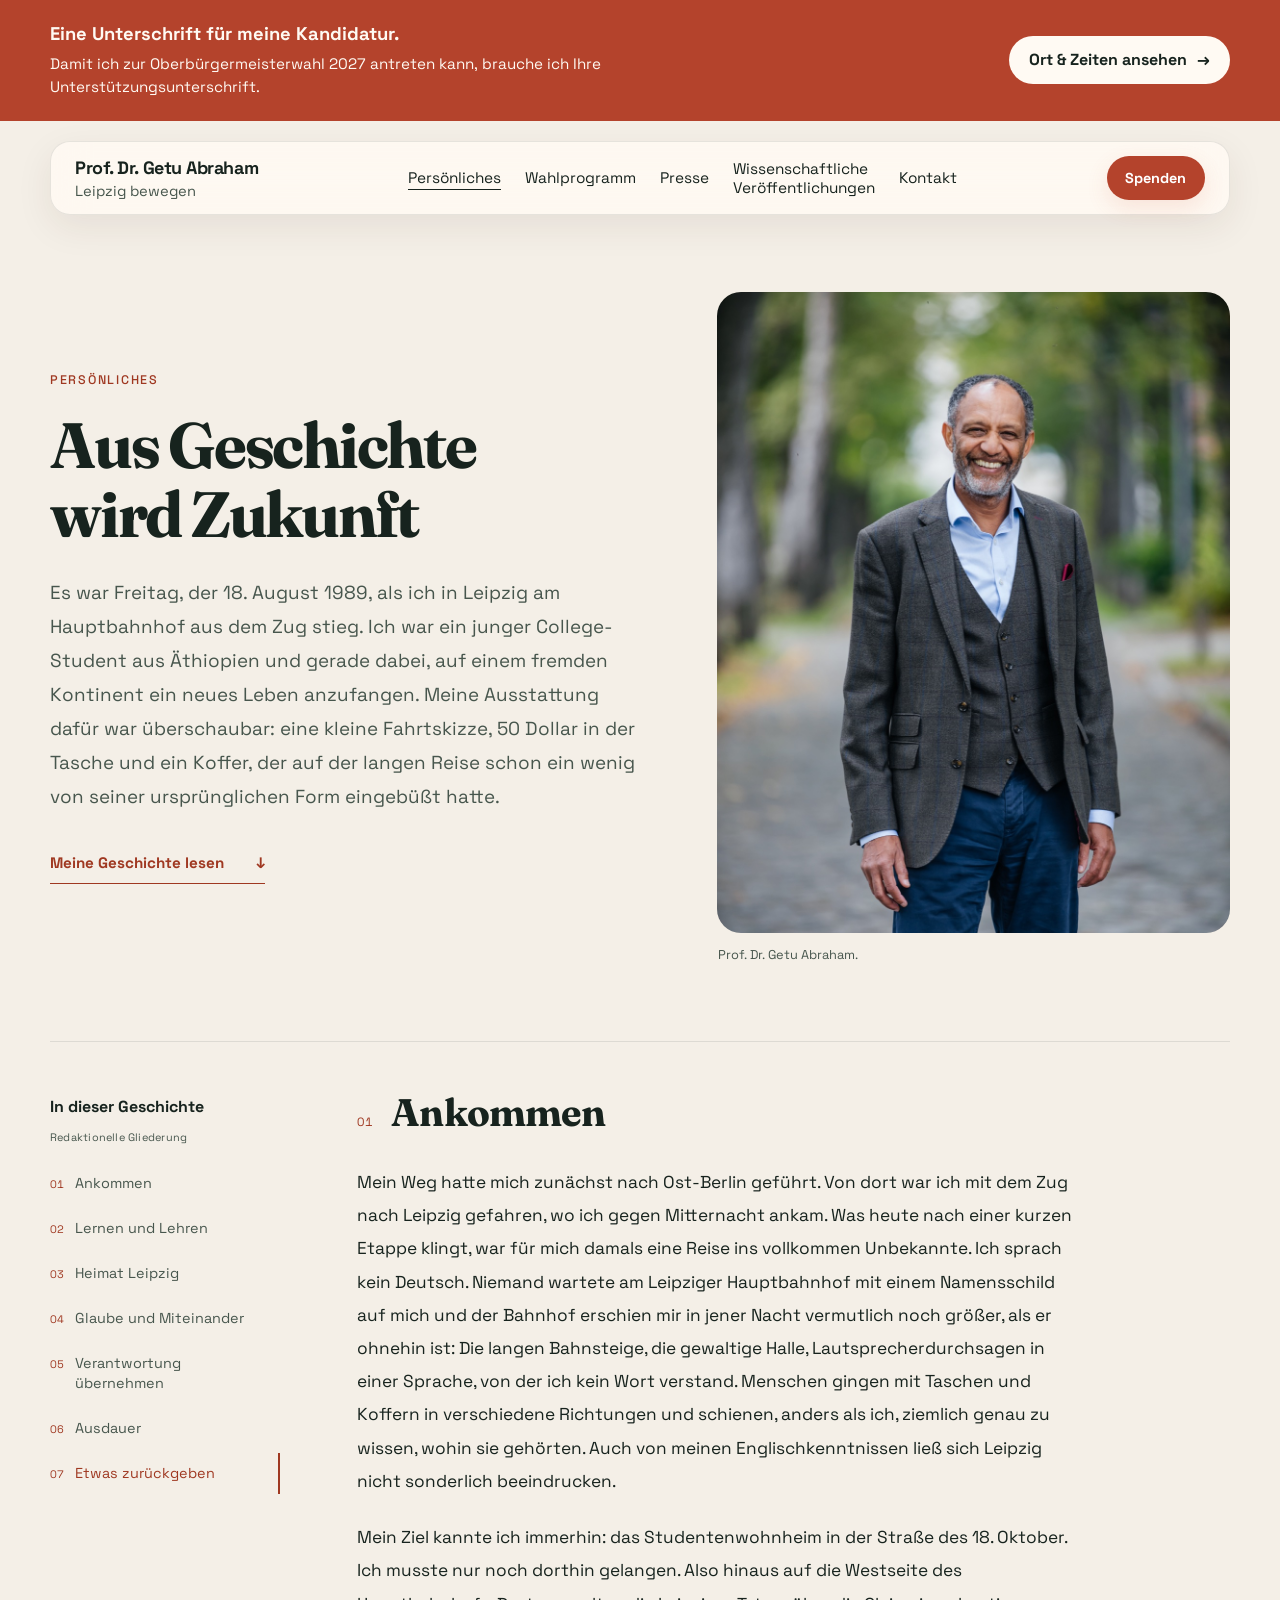
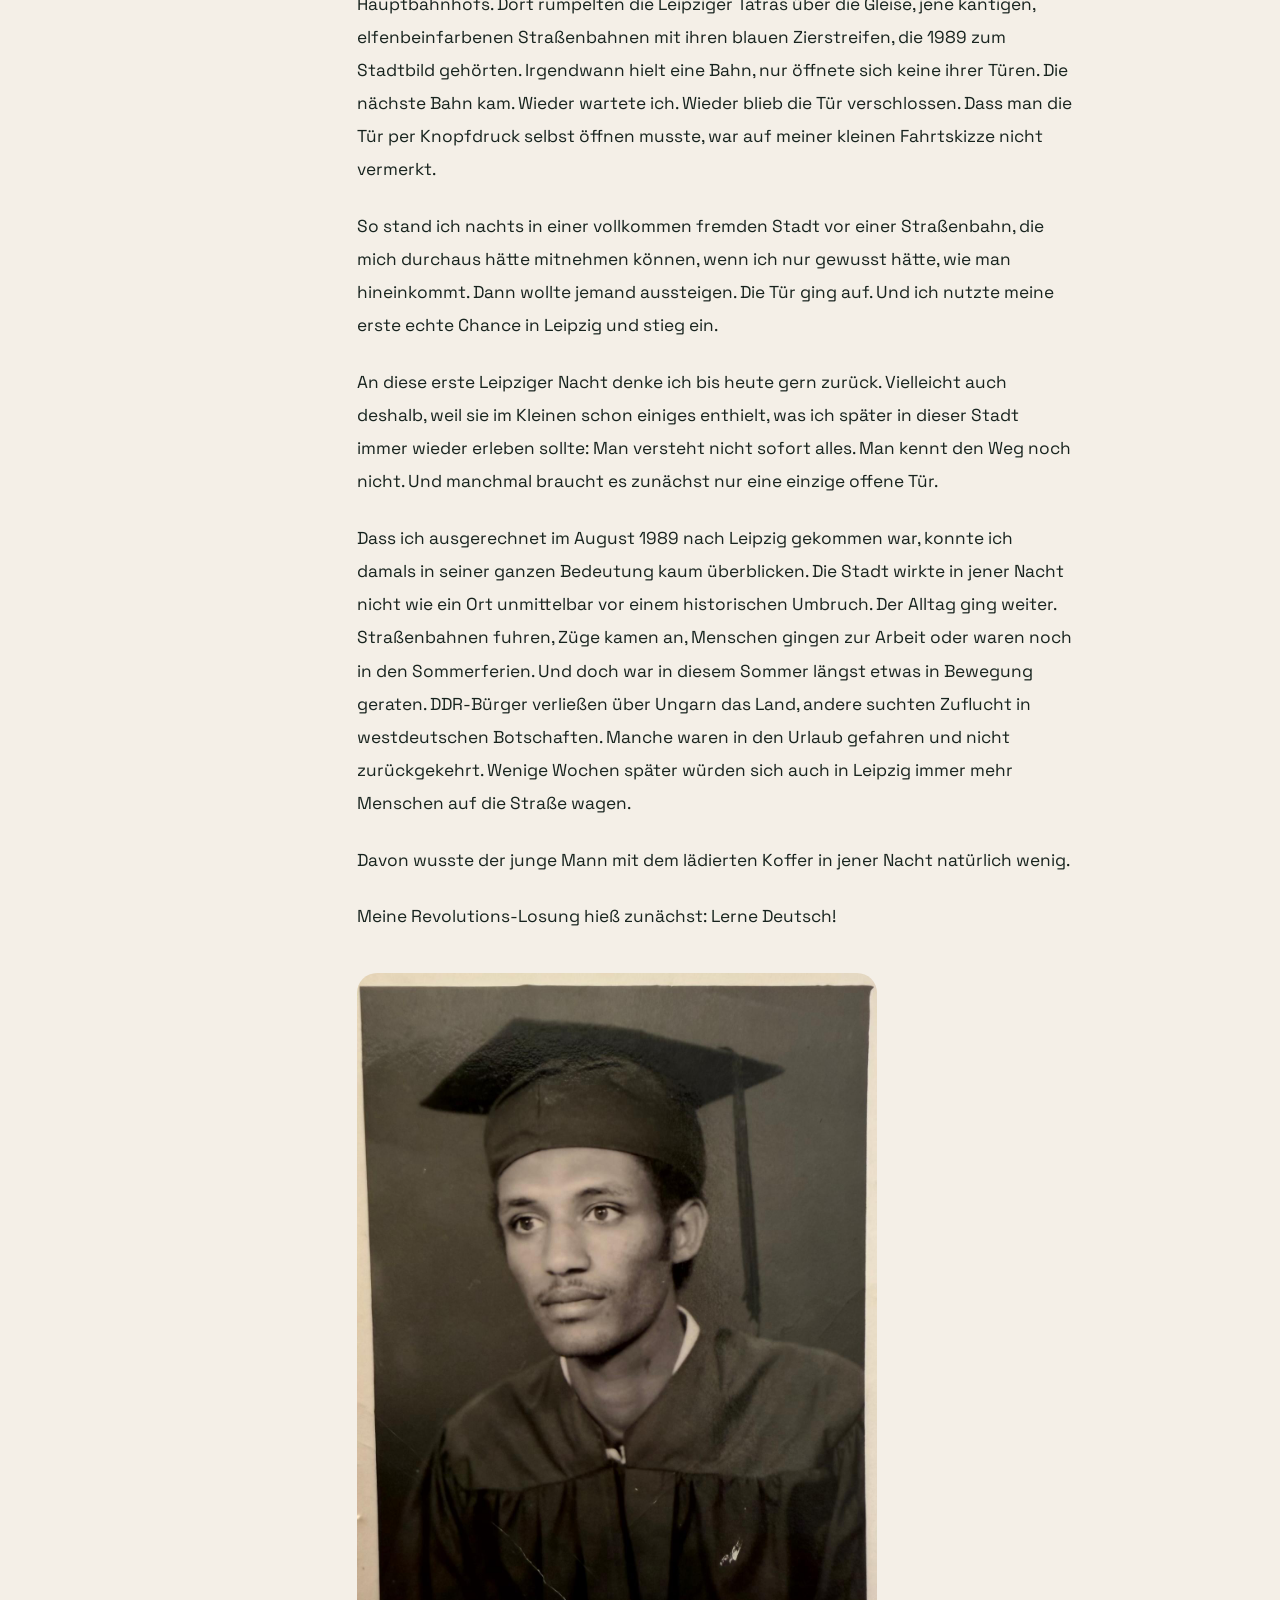
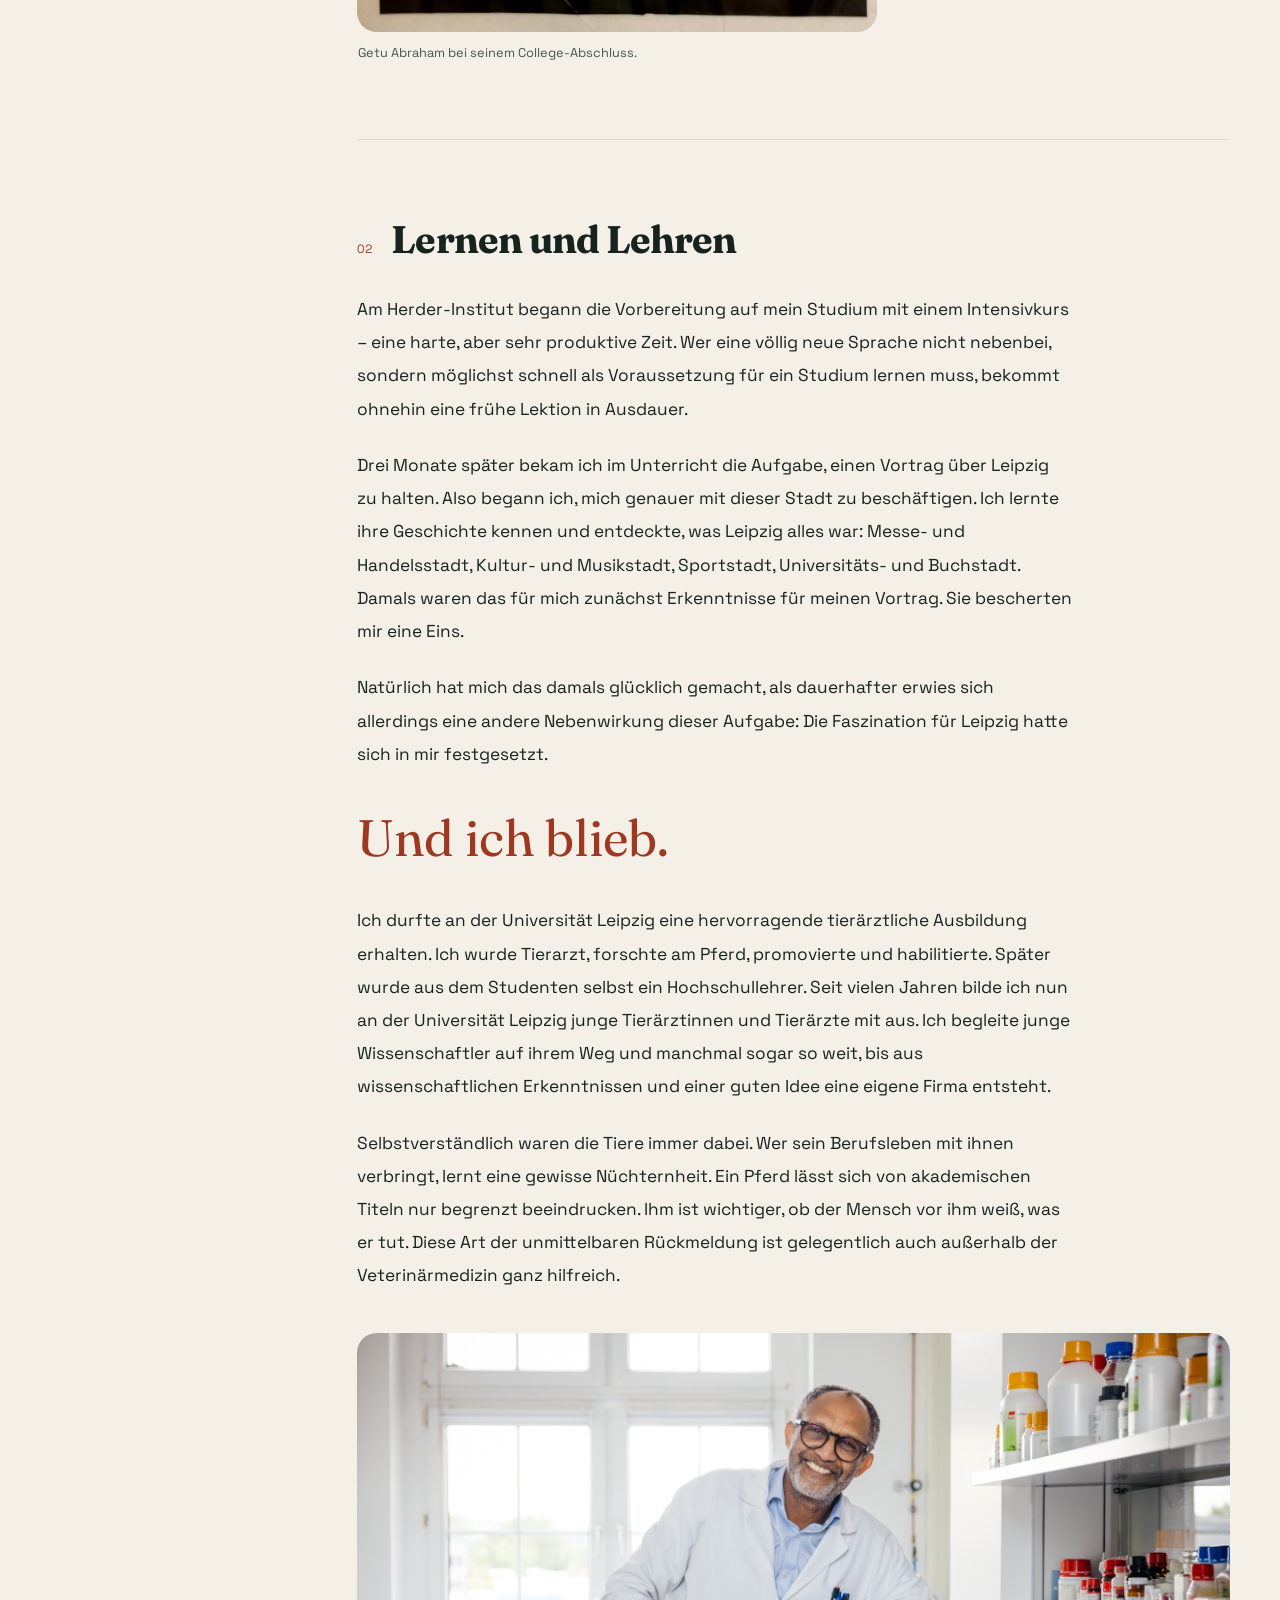
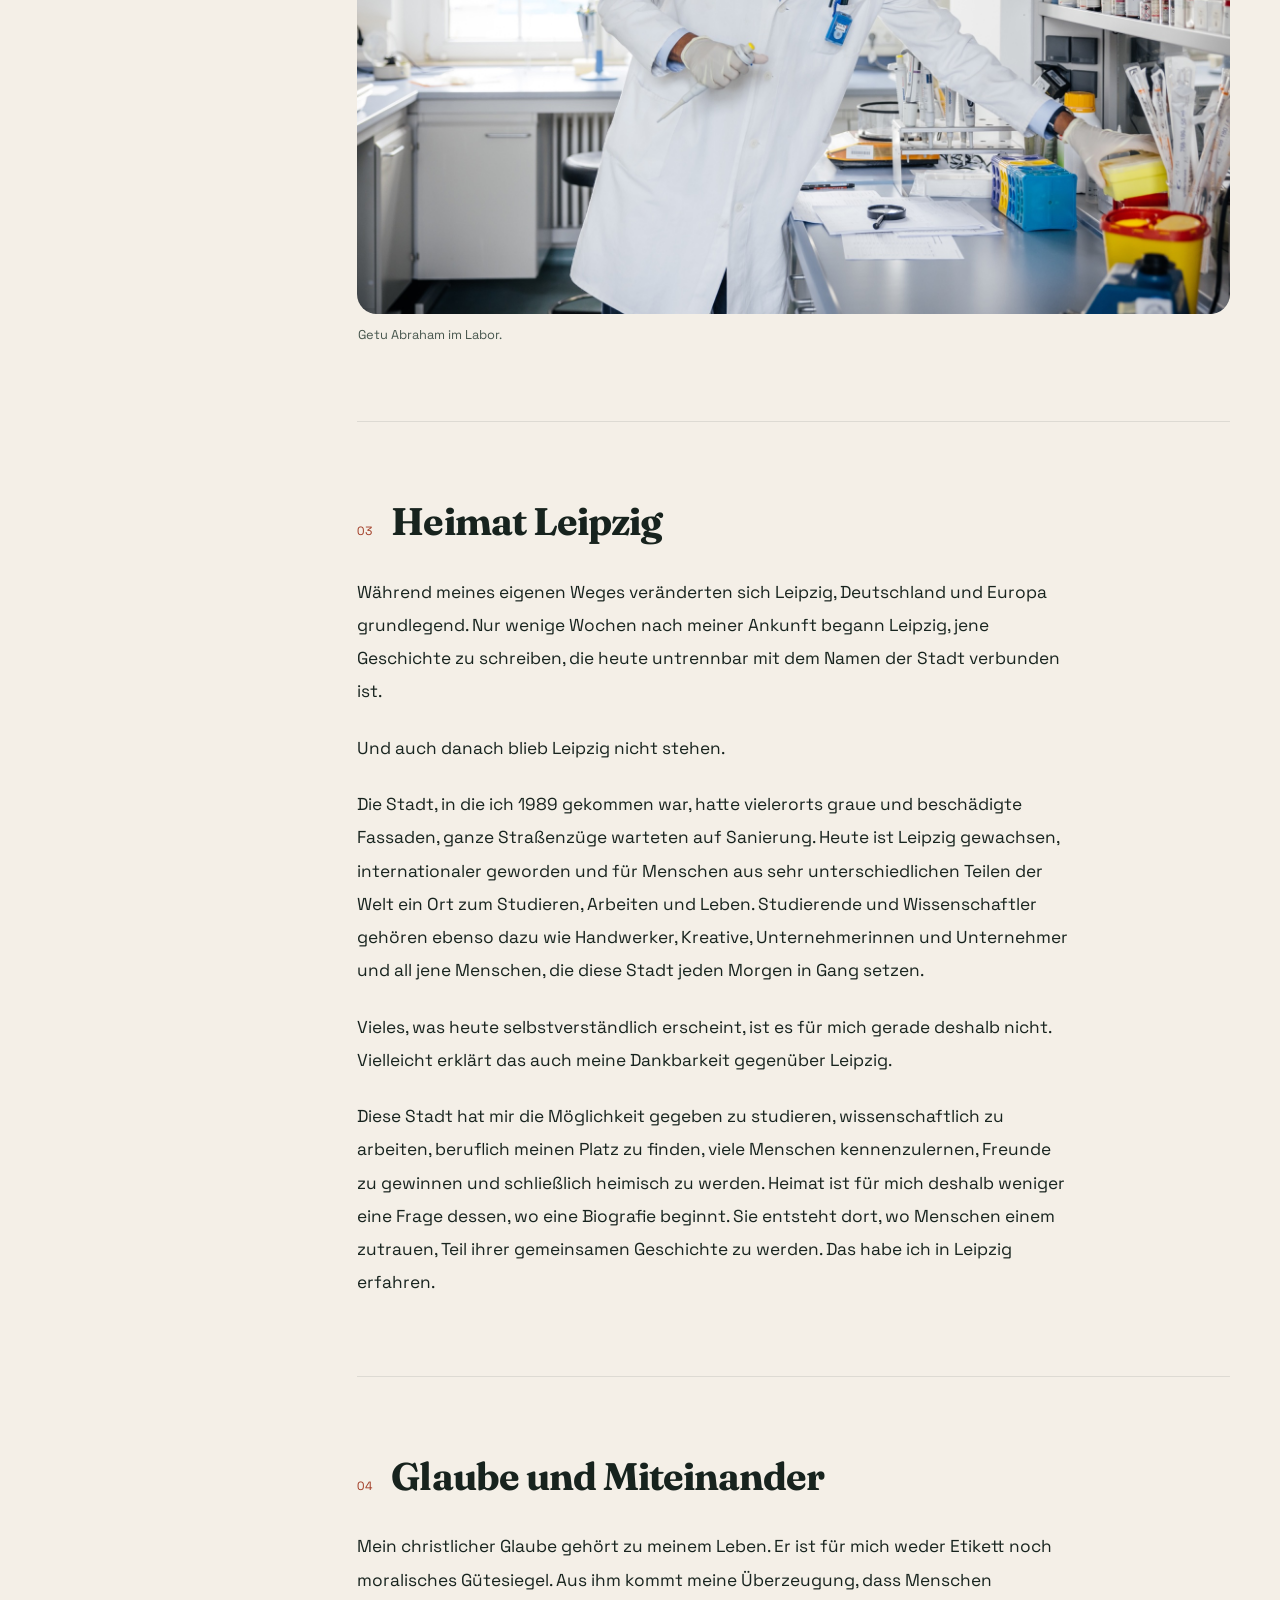
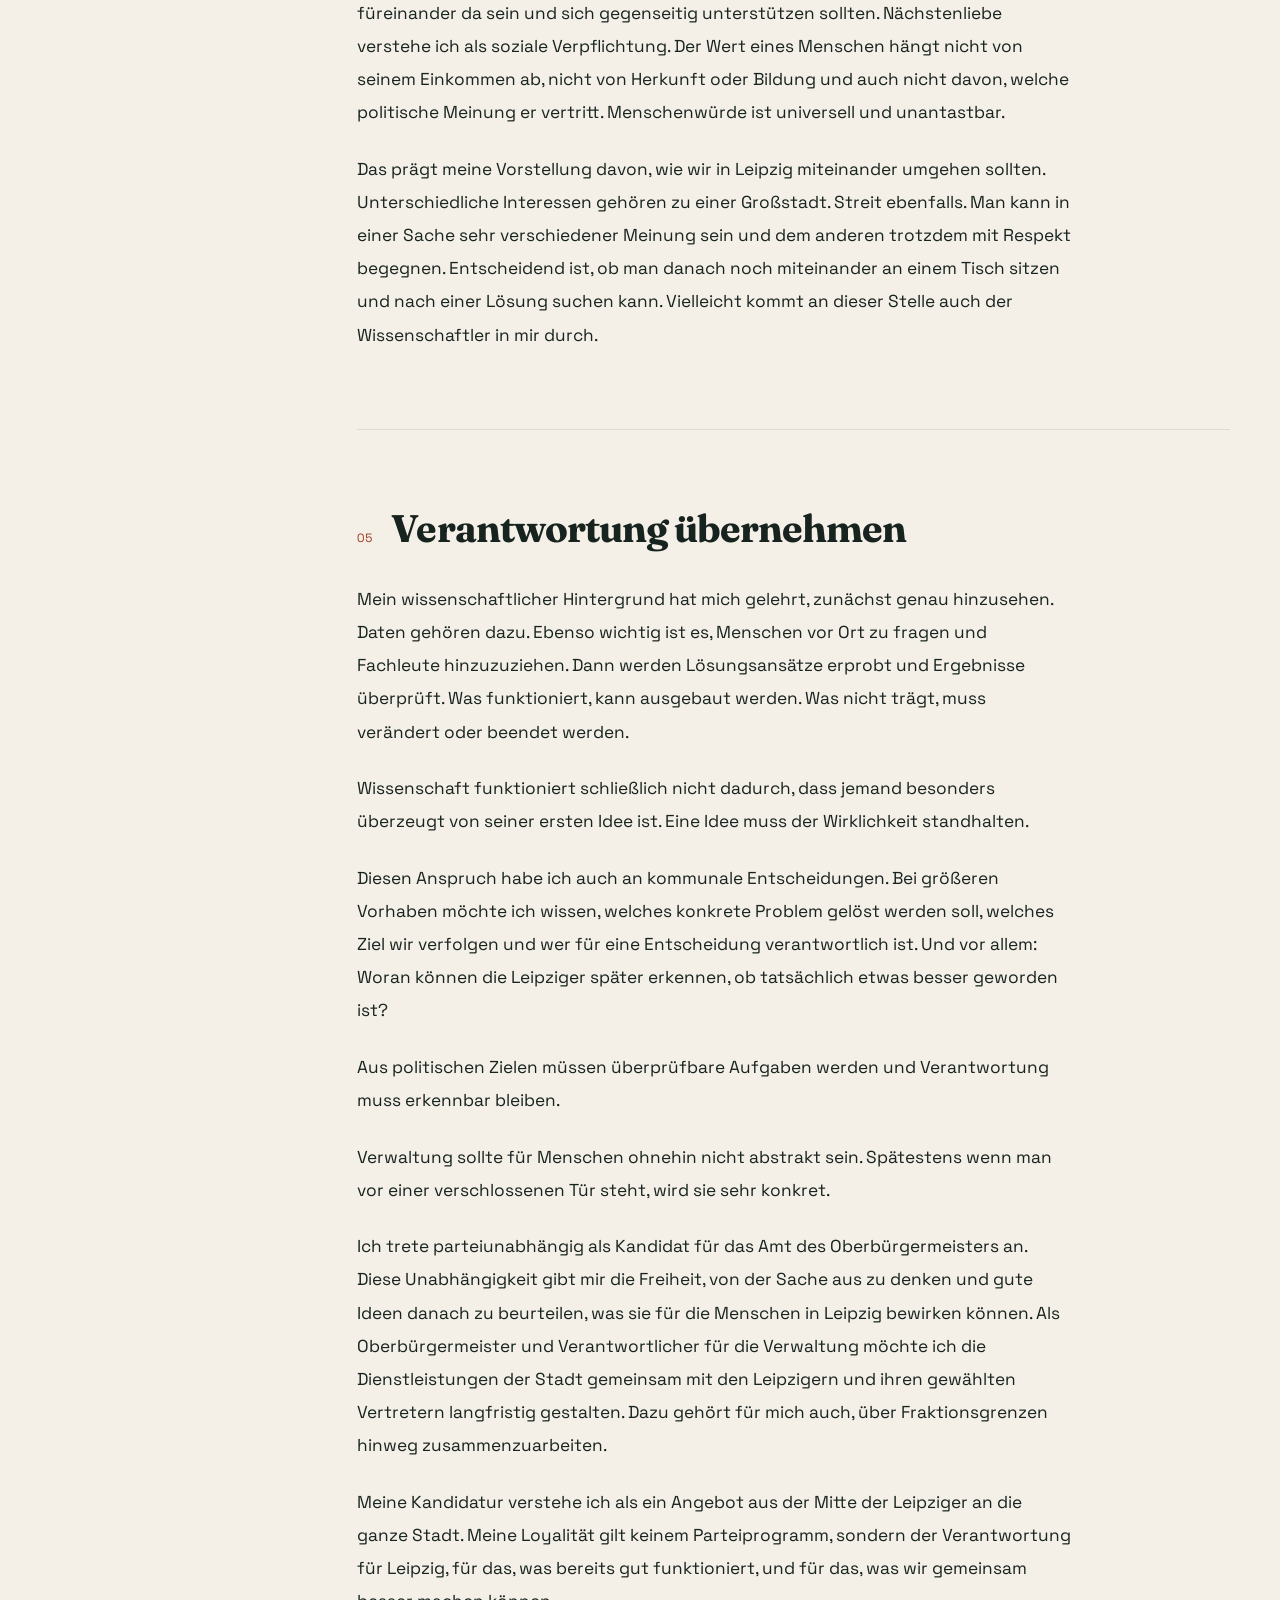
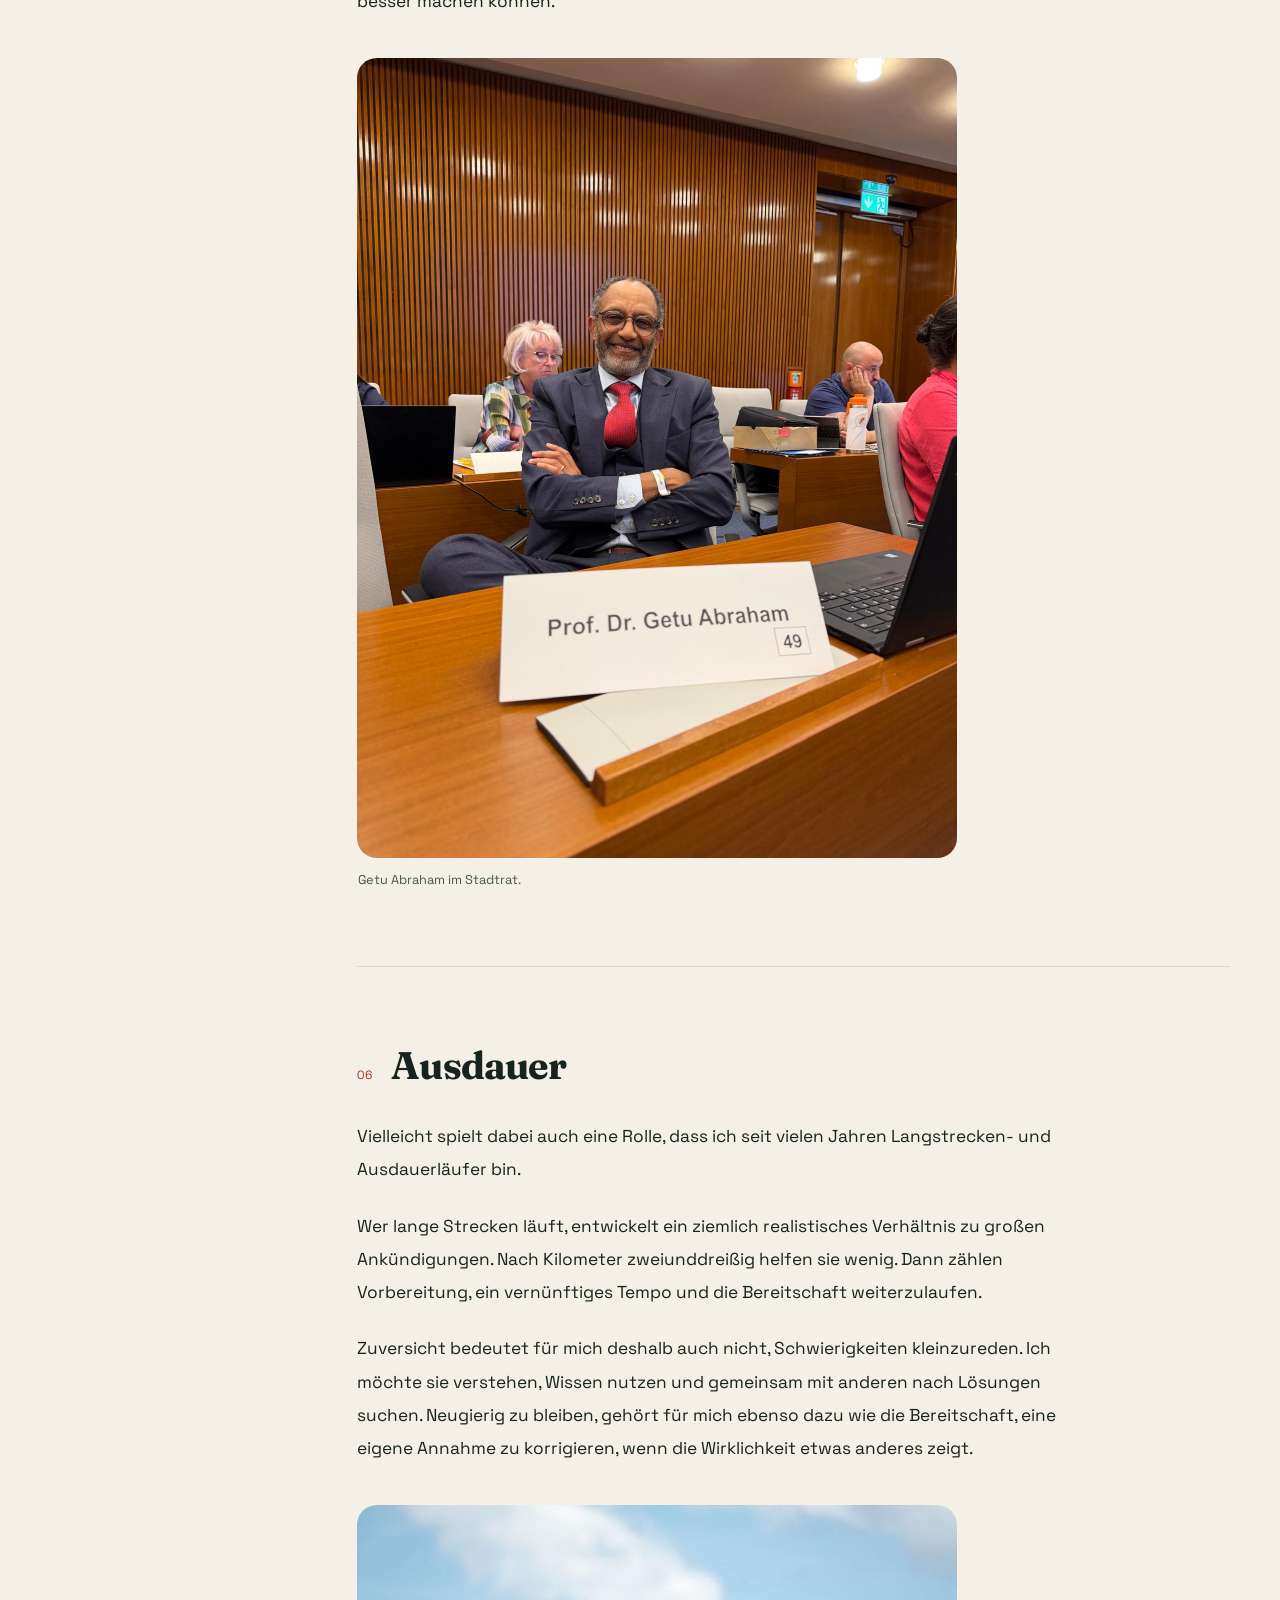
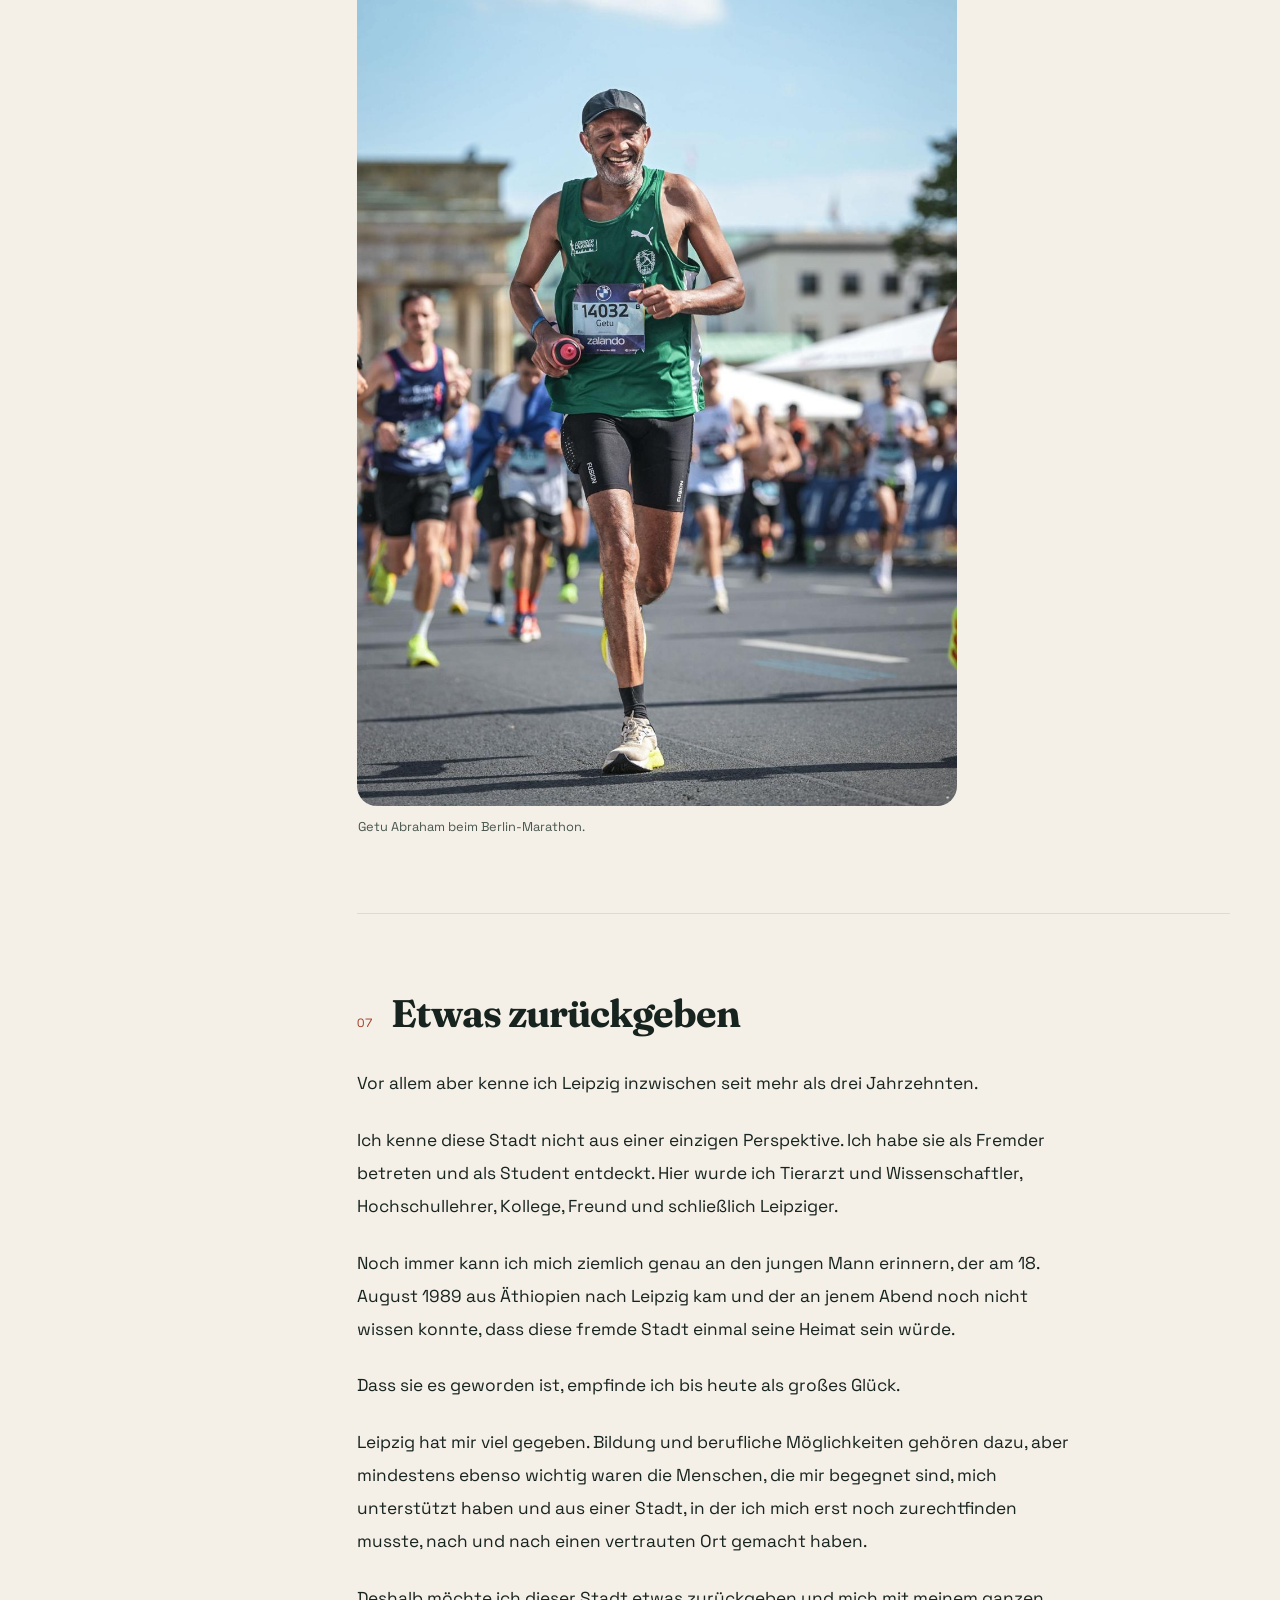
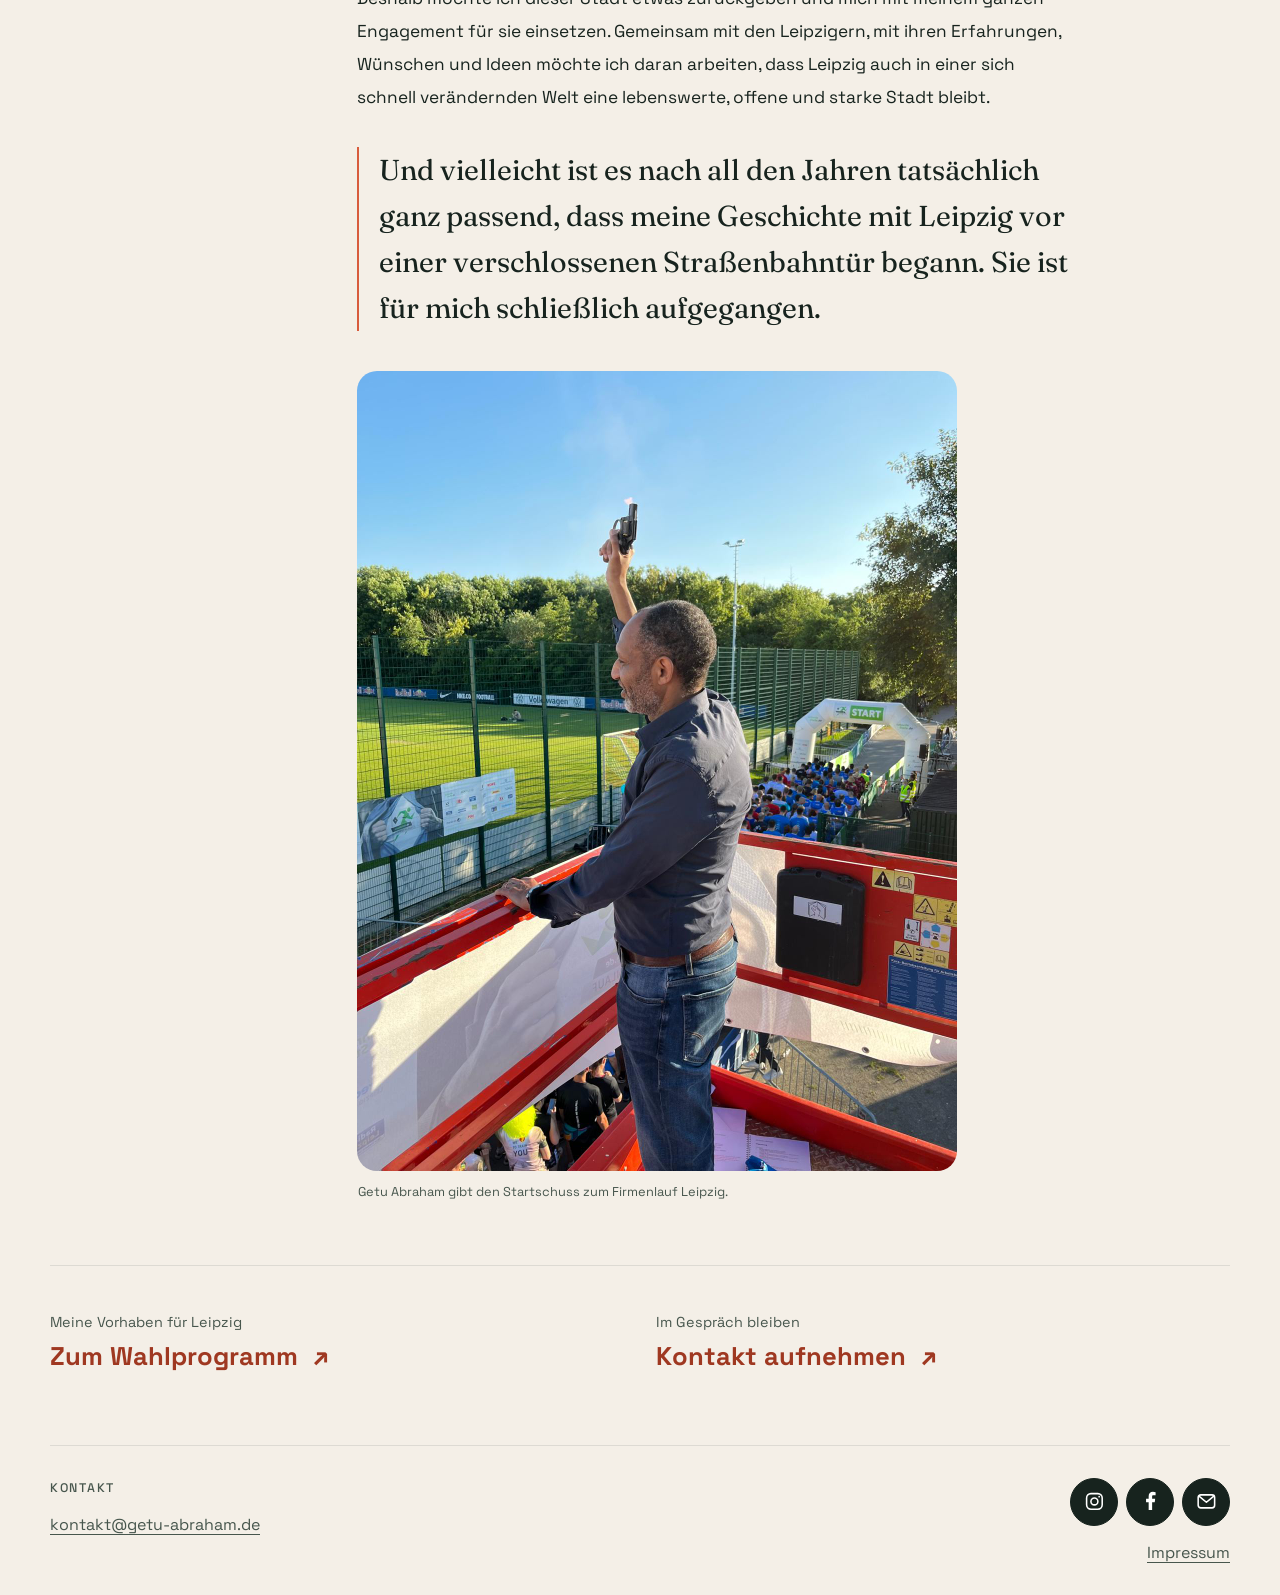
==== persoenliches/index.html @ a2119df8 "Correct personal photo captions to College-Abschluss and Firmenlauf Leipzig" ====
<!doctype html>
<html lang="de" class="personal-document"><head><meta charset="utf-8"><meta name="viewport" content="width=device-width,initial-scale=1"><meta name="robots" content="noindex,nofollow"><meta name="theme-color" content="#17231e"><title>Persönliches | Prof. Dr. Getu Abraham</title>
<link rel="preconnect" href="https://fonts.googleapis.com"><link rel="preconnect" href="https://fonts.gstatic.com" crossorigin><link href="https://fonts.googleapis.com/css2?family=Space+Grotesk:wght@400;500;700&family=Fraunces:wght@600;700&display=swap" rel="stylesheet">
<link rel="stylesheet" href="../styles.css?v=20261029-06"><link rel="stylesheet" href="personal.css?v=20261029-05"><script src="../script.js?v=20261012-02" defer></script><script src="personal.js?v=20261029-04" defer></script></head>
<body class="personal-page"><a class="personal-skip" href="#persoenliches">Zum persönlichen Porträt</a><aside class="signature-banner" aria-labelledby="signature-banner-title">
        <div class="signature-banner__inner">
        <div class="signature-banner__copy">
          <p class="signature-banner__title" id="signature-banner-title">Eine Unterschrift für meine Kandidatur.</p>
          <p class="signature-banner__text">Damit ich zur Oberbürgermeisterwahl 2027 antreten kann, brauche ich Ihre Unterstützungsunterschrift.</p>
        </div>
        <a class="button signature-banner__action" href="/unterschriften/">Ort &amp; Zeiten ansehen <span aria-hidden="true">→</span></a>
        </div>
      </aside><div class="page-shell"><header class="site-header">
        <a class="brand" href="../" aria-label="Zur Startseite">
          <span class="brand-copy"><strong>Prof. Dr. Getu Abraham</strong><span>Leipzig bewegen</span></span>
        </a>
        <button type="button" class="button button-small" zeffy-form-link="https://www.zeffy.com/embed/donation-form/prof-dr-getu-abraham-fuer-leipzig?modal=true">Spenden</button>
        <button class="menu-toggle" type="button" aria-controls="site-navigation" aria-expanded="false" aria-label="Menü öffnen">
          <svg viewBox="0 0 24 24" fill="none" stroke="currentColor" stroke-width="1.8" stroke-linecap="round" aria-hidden="true"><path class="menu-line-top" d="M4 8h16"/><path class="menu-line-bottom" d="M4 16h16"/></svg>
        </button>
        <nav class="site-nav" id="site-navigation" aria-label="Hauptnavigation">
          <a href="/persoenliches/" aria-current="page">Persönliches</a>
          <a href="/themen/">Wahlprogramm</a>
          <a href="/presse/">Presse</a>
          <a href="https://scholar.google.com/scholar?hl=de&amp;as_sdt=0%2C5&amp;q=getu+Abraham+&amp;btnG=" target="_blank" rel="noopener noreferrer" aria-label="Wissenschaftliche Veröffentlichungen"><span>Wissenschaftliche<br />Veröffentlichungen</span></a>
          <a href="/#kontakt">Kontakt</a>
        </nav>
      </header>
      
<main id="persoenliches" class="personal-main"><article aria-labelledby="personal-title"><header class="personal-hero"><div class="personal-opening"><p class="eyebrow">Persönliches</p><h1 data-source-p="0" class="personal-title" id="personal-title" tabindex="-1"><strong>Aus Geschichte wird Zukunft</strong></h1><p data-source-p="1" class="personal-intro">Es war Freitag, der 18. August 1989, als ich in Leipzig am Hauptbahnhof aus dem Zug stieg. Ich war ein junger College-Student aus Äthiopien und gerade dabei, auf einem fremden Kontinent ein neues Leben anzufangen. Meine Ausstattung dafür war überschaubar: eine kleine Fahrtskizze, 50 Dollar in der Tasche und ein Koffer, der auf der langen Reise schon ein wenig von seiner ursprünglichen Form eingebüßt hatte.</p><a class="story-start" href="#ankommen">Meine Geschichte lesen <span aria-hidden="true">↓</span></a></div><figure class="story-photo personal-portrait"><img src="/programm/bilder/getu-portrait-allee.jpg" alt="Getu Abraham steht lächelnd auf einem von Bäumen gesäumten Weg." width="1066" height="1600" decoding="async" fetchpriority="high"><figcaption>Prof. Dr. Getu Abraham.</figcaption></figure></header>
<div class="personal-story-layout"><aside class="story-sidebar"><nav aria-label="Kapitel des persönlichen Porträts"><details class="chapter-menu" open><summary>In dieser Geschichte</summary><p class="editorial-label">Redaktionelle Gliederung</p><ol><li><a href="#ankommen" data-chapter-link><span aria-hidden="true">01</span>Ankommen</a></li><li><a href="#lernen-und-lehren" data-chapter-link><span aria-hidden="true">02</span>Lernen und Lehren</a></li><li><a href="#heimat-leipzig" data-chapter-link><span aria-hidden="true">03</span>Heimat Leipzig</a></li><li><a href="#glaube-und-miteinander" data-chapter-link><span aria-hidden="true">04</span>Glaube und Miteinander</a></li><li><a href="#verantwortung" data-chapter-link><span aria-hidden="true">05</span>Verantwortung übernehmen</a></li><li><a href="#ausdauer" data-chapter-link><span aria-hidden="true">06</span>Ausdauer</a></li><li><a href="#etwas-zurueckgeben" data-chapter-link><span aria-hidden="true">07</span>Etwas zurückgeben</a></li></ol></details></nav></aside><div class="personal-chapters"><section class="story-chapter" id="ankommen" aria-labelledby="heading-ankommen"><header class="chapter-heading"><span class="chapter-number" aria-hidden="true">01</span><h2 id="heading-ankommen" tabindex="-1">Ankommen</h2></header><div class="story-prose"><p data-source-p="2" class="">Mein Weg hatte mich zunächst nach Ost-Berlin geführt. Von dort war ich mit dem Zug nach Leipzig gefahren, wo ich gegen Mitternacht ankam. Was heute nach einer kurzen Etappe klingt, war für mich damals eine Reise ins vollkommen Unbekannte. Ich sprach kein Deutsch. Niemand wartete am Leipziger Hauptbahnhof mit einem Namensschild auf mich und der Bahnhof erschien mir in jener Nacht vermutlich noch größer, als er ohnehin ist: Die langen Bahnsteige, die gewaltige Halle, Lautsprecherdurchsagen in einer Sprache, von der ich kein Wort verstand. Menschen gingen mit Taschen und Koffern in verschiedene Richtungen und schienen, anders als ich, ziemlich genau zu wissen, wohin sie gehörten. Auch von meinen Englischkenntnissen ließ sich Leipzig nicht sonderlich beeindrucken. </p>
<p data-source-p="3" class="">Mein Ziel kannte ich immerhin: das Studentenwohnheim in der Straße des 18. Oktober. Ich musste nur noch dorthin gelangen. Also hinaus auf die Westseite des Hauptbahnhofs. Dort rumpelten die Leipziger Tatras über die Gleise, jene kantigen, elfenbeinfarbenen Straßenbahnen mit ihren blauen Zierstreifen, die 1989 zum Stadtbild gehörten. Irgendwann hielt eine Bahn, nur öffnete sich keine ihrer Türen. Die nächste Bahn kam. Wieder wartete ich. Wieder blieb die Tür verschlossen. Dass man die Tür per Knopfdruck selbst öffnen musste, war auf meiner kleinen Fahrtskizze nicht vermerkt.</p>
<p data-source-p="4" class="">So stand ich nachts in einer vollkommen fremden Stadt vor einer Straßenbahn, die mich durchaus hätte mitnehmen können, wenn ich nur gewusst hätte, wie man hineinkommt. Dann wollte jemand aussteigen. Die Tür ging auf. Und ich nutzte meine erste echte Chance in Leipzig und stieg ein.</p>
<p data-source-p="5" class="">An diese erste Leipziger Nacht denke ich bis heute gern zurück. Vielleicht auch deshalb, weil sie im Kleinen schon einiges enthielt, was ich später in dieser Stadt immer wieder erleben sollte: Man versteht nicht sofort alles. Man kennt den Weg noch nicht. Und manchmal braucht es zunächst nur eine einzige offene Tür.</p>
<p data-source-p="6" class="">Dass ich ausgerechnet im August 1989 nach Leipzig gekommen war, konnte ich damals in seiner ganzen Bedeutung kaum überblicken. Die Stadt wirkte in jener Nacht nicht wie ein Ort unmittelbar vor einem historischen Umbruch. Der Alltag ging weiter. Straßenbahnen fuhren, Züge kamen an, Menschen gingen zur Arbeit oder waren noch in den Sommerferien. Und doch war in diesem Sommer längst etwas in Bewegung geraten. DDR-Bürger verließen über Ungarn das Land, andere suchten Zuflucht in westdeutschen Botschaften. Manche waren in den Urlaub gefahren und nicht zurückgekehrt. Wenige Wochen später würden sich auch in Leipzig immer mehr Menschen auf die Straße wagen.</p>
<p data-source-p="7" class="">Davon wusste der junge Mann mit dem lädierten Koffer in jener Nacht natürlich wenig.</p>
<p data-source-p="8" class="">Meine Revolutions-Losung hieß zunächst: Lerne Deutsch!</p></div><figure class="story-photo photo-archive"><img src="./bilder/getu-studienzeit.jpg" alt="Getu Abraham bei seinem College-Abschluss mit akademischer Kappe und Talar." width="1264" height="1600" decoding="async" loading="lazy"><figcaption>Getu Abraham bei seinem College-Abschluss.</figcaption></figure></section><section class="story-chapter" id="lernen-und-lehren" aria-labelledby="heading-lernen-und-lehren"><header class="chapter-heading"><span class="chapter-number" aria-hidden="true">02</span><h2 id="heading-lernen-und-lehren" tabindex="-1">Lernen und Lehren</h2></header><div class="story-prose"><p data-source-p="9" class="">Am Herder-Institut begann die Vorbereitung auf mein Studium mit einem Intensivkurs – eine harte, aber sehr produktive Zeit. Wer eine völlig neue Sprache nicht nebenbei, sondern möglichst schnell als Voraussetzung für ein Studium lernen muss, bekommt ohnehin eine frühe Lektion in Ausdauer.</p>
<p data-source-p="10" class="">Drei Monate später bekam ich im Unterricht die Aufgabe, einen Vortrag über Leipzig zu halten. Also begann ich, mich genauer mit dieser Stadt zu beschäftigen. Ich lernte ihre Geschichte kennen und entdeckte, was Leipzig alles war: Messe- und Handelsstadt, Kultur- und Musikstadt, Sportstadt, Universitäts- und Buchstadt. Damals waren das für mich zunächst Erkenntnisse für meinen Vortrag. Sie bescherten mir eine Eins.</p>
<p data-source-p="11" class="">Natürlich hat mich das damals glücklich gemacht, als dauerhafter erwies sich allerdings eine andere Nebenwirkung dieser Aufgabe: Die Faszination für Leipzig hatte sich in mir festgesetzt.</p>
<p data-source-p="12" class="story-pause">Und ich blieb.</p>
<p data-source-p="13" class="">Ich durfte an der Universität Leipzig eine hervorragende tierärztliche Ausbildung erhalten. Ich wurde Tierarzt, forschte am Pferd, promovierte und habilitierte. Später wurde aus dem Studenten selbst ein Hochschullehrer. Seit vielen Jahren bilde ich nun an der Universität Leipzig junge Tierärztinnen und Tierärzte mit aus. Ich begleite junge Wissenschaftler auf ihrem Weg und manchmal sogar so weit, bis aus wissenschaftlichen Erkenntnissen und einer guten Idee eine eigene Firma entsteht.</p>
<p data-source-p="14" class="">Selbstverständlich waren die Tiere immer dabei. Wer sein Berufsleben mit ihnen verbringt, lernt eine gewisse Nüchternheit. Ein Pferd lässt sich von akademischen Titeln nur begrenzt beeindrucken. Ihm ist wichtiger, ob der Mensch vor ihm weiß, was er tut. Diese Art der unmittelbaren Rückmeldung ist gelegentlich auch außerhalb der Veterinärmedizin ganz hilfreich.</p></div><figure class="story-photo photo-wide"><img src="/programm/bilder/getu-labor.jpg" alt="Getu Abraham steht im weißen Kittel an einem Labortisch." width="1800" height="1199" decoding="async" loading="lazy"><figcaption>Getu Abraham im Labor.</figcaption></figure></section><section class="story-chapter" id="heimat-leipzig" aria-labelledby="heading-heimat-leipzig"><header class="chapter-heading"><span class="chapter-number" aria-hidden="true">03</span><h2 id="heading-heimat-leipzig" tabindex="-1">Heimat Leipzig</h2></header><div class="story-prose"><p data-source-p="15" class="">Während meines eigenen Weges veränderten sich Leipzig, Deutschland und Europa grundlegend. Nur wenige Wochen nach meiner Ankunft begann Leipzig, jene Geschichte zu schreiben, die heute untrennbar mit dem Namen der Stadt verbunden ist.</p>
<p data-source-p="16" class="">Und auch danach blieb Leipzig nicht stehen.</p>
<p data-source-p="17" class="">Die Stadt, in die ich 1989 gekommen war, hatte vielerorts graue und beschädigte Fassaden, ganze Straßenzüge warteten auf Sanierung. Heute ist Leipzig gewachsen, internationaler geworden und für Menschen aus sehr unterschiedlichen Teilen der Welt ein Ort zum Studieren, Arbeiten und Leben. Studierende und Wissenschaftler gehören ebenso dazu wie Handwerker, Kreative, Unternehmerinnen und Unternehmer und all jene Menschen, die diese Stadt jeden Morgen in Gang setzen.</p>
<p data-source-p="18" class="">Vieles, was heute selbstverständlich erscheint, ist es für mich gerade deshalb nicht. Vielleicht erklärt das auch meine Dankbarkeit gegenüber Leipzig.</p>
<p data-source-p="19" class="">Diese Stadt hat mir die Möglichkeit gegeben zu studieren, wissenschaftlich zu arbeiten, beruflich meinen Platz zu finden, viele Menschen kennenzulernen, Freunde zu gewinnen und schließlich heimisch zu werden. Heimat ist für mich deshalb weniger eine Frage dessen, wo eine Biografie beginnt. Sie entsteht dort, wo Menschen einem zutrauen, Teil ihrer gemeinsamen Geschichte zu werden. Das habe ich in Leipzig erfahren.</p>
</div></section><section class="story-chapter" id="glaube-und-miteinander" aria-labelledby="heading-glaube-und-miteinander"><header class="chapter-heading"><span class="chapter-number" aria-hidden="true">04</span><h2 id="heading-glaube-und-miteinander" tabindex="-1">Glaube und Miteinander</h2></header><div class="story-prose"><p data-source-p="25" class="">Mein christlicher Glaube gehört zu meinem Leben. Er ist für mich weder Etikett noch moralisches Gütesiegel. Aus ihm kommt meine Überzeugung, dass Menschen füreinander da sein und sich gegenseitig unterstützen sollten. Nächstenliebe verstehe ich als soziale Verpflichtung. Der Wert eines Menschen hängt nicht von seinem Einkommen ab, nicht von Herkunft oder Bildung und auch nicht davon, welche politische Meinung er vertritt. Menschenwürde ist universell und unantastbar.</p>
<p data-source-p="26" class="">Das prägt meine Vorstellung davon, wie wir in Leipzig miteinander umgehen sollten. Unterschiedliche Interessen gehören zu einer Großstadt. Streit ebenfalls. Man kann in einer Sache sehr verschiedener Meinung sein und dem anderen trotzdem mit Respekt begegnen. Entscheidend ist, ob man danach noch miteinander an einem Tisch sitzen und nach einer Lösung suchen kann. Vielleicht kommt an dieser Stelle auch der Wissenschaftler in mir durch.</p></div></section><section class="story-chapter" id="verantwortung" aria-labelledby="heading-verantwortung"><header class="chapter-heading"><span class="chapter-number" aria-hidden="true">05</span><h2 id="heading-verantwortung" tabindex="-1">Verantwortung übernehmen</h2></header><div class="story-prose"><p data-source-p="27" class="">Mein wissenschaftlicher Hintergrund hat mich gelehrt, zunächst genau hinzusehen. Daten gehören dazu. Ebenso wichtig ist es, Menschen vor Ort zu fragen und Fachleute hinzuzuziehen. Dann werden Lösungsansätze erprobt und Ergebnisse überprüft. Was funktioniert, kann ausgebaut werden. Was nicht trägt, muss verändert oder beendet werden.</p>
<p data-source-p="28" class="">Wissenschaft funktioniert schließlich nicht dadurch, dass jemand besonders überzeugt von seiner ersten Idee ist. Eine Idee muss der Wirklichkeit standhalten.</p>
<p data-source-p="29" class="">Diesen Anspruch habe ich auch an kommunale Entscheidungen. Bei größeren Vorhaben möchte ich wissen, welches konkrete Problem gelöst werden soll, welches Ziel wir verfolgen und wer für eine Entscheidung verantwortlich ist. Und vor allem: Woran können die Leipziger später erkennen, ob tatsächlich etwas besser geworden ist?</p>
<p data-source-p="30" class="">Aus politischen Zielen müssen überprüfbare Aufgaben werden und Verantwortung muss erkennbar bleiben.</p>
<p data-source-p="31" class="">Verwaltung sollte für Menschen ohnehin nicht abstrakt sein. Spätestens wenn man vor einer verschlossenen Tür steht, wird sie sehr konkret.</p>
<p data-source-p="32" class="">Ich trete parteiunabhängig als Kandidat für das Amt des Oberbürgermeisters an. Diese Unabhängigkeit gibt mir die Freiheit, von der Sache aus zu denken und gute Ideen danach zu beurteilen, was sie für die Menschen in Leipzig bewirken können. Als Oberbürgermeister und Verantwortlicher für die Verwaltung möchte ich die Dienstleistungen der Stadt gemeinsam mit den Leipzigern und ihren gewählten Vertretern langfristig gestalten. Dazu gehört für mich auch, über Fraktionsgrenzen hinweg zusammenzuarbeiten.</p>
<p data-source-p="33" class="">Meine Kandidatur verstehe ich als ein Angebot aus der Mitte der Leipziger an die ganze Stadt. Meine Loyalität gilt keinem Parteiprogramm, sondern der Verantwortung für Leipzig, für das, was bereits gut funktioniert, und für das, was wir gemeinsam besser machen können.</p></div><figure class="story-photo photo-documentary"><img src="./bilder/getu-stadtrat.jpg" alt="Getu Abraham sitzt im Anzug mit roter Krawatte an seinem Platz im Stadtrat." width="1200" height="1600" decoding="async" loading="lazy"><figcaption>Getu Abraham im Stadtrat.</figcaption></figure></section><section class="story-chapter" id="ausdauer" aria-labelledby="heading-ausdauer"><header class="chapter-heading"><span class="chapter-number" aria-hidden="true">06</span><h2 id="heading-ausdauer" tabindex="-1">Ausdauer</h2></header><div class="story-prose"><p data-source-p="34" class="">Vielleicht spielt dabei auch eine Rolle, dass ich seit vielen Jahren Langstrecken- und Ausdauerläufer bin.</p>
<p data-source-p="35" class="">Wer lange Strecken läuft, entwickelt ein ziemlich realistisches Verhältnis zu großen Ankündigungen. Nach Kilometer zweiunddreißig helfen sie wenig. Dann zählen Vorbereitung, ein vernünftiges Tempo und die Bereitschaft weiterzulaufen.</p>
<p data-source-p="36" class="">Zuversicht bedeutet für mich deshalb auch nicht, Schwierigkeiten kleinzureden. Ich möchte sie verstehen, Wissen nutzen und gemeinsam mit anderen nach Lösungen suchen. Neugierig zu bleiben, gehört für mich ebenso dazu wie die Bereitschaft, eine eigene Annahme zu korrigieren, wenn die Wirklichkeit etwas anderes zeigt.</p></div><figure class="story-photo photo-documentary"><img src="./bilder/getu-berlin-marathon.jpg" alt="Getu Abraham läuft im grünen Trikot beim Berlin-Marathon." width="1066" height="1600" decoding="async" loading="lazy"><figcaption>Getu Abraham beim Berlin-Marathon.</figcaption></figure></section><section class="story-chapter" id="etwas-zurueckgeben" aria-labelledby="heading-etwas-zurueckgeben"><header class="chapter-heading"><span class="chapter-number" aria-hidden="true">07</span><h2 id="heading-etwas-zurueckgeben" tabindex="-1">Etwas zurückgeben</h2></header><div class="story-prose"><p data-source-p="37" class="">Vor allem aber kenne ich Leipzig inzwischen seit mehr als drei Jahrzehnten.</p>
<p data-source-p="38" class="">Ich kenne diese Stadt nicht aus einer einzigen Perspektive. Ich habe sie als Fremder betreten und als Student entdeckt. Hier wurde ich Tierarzt und Wissenschaftler, Hochschullehrer, Kollege, Freund und schließlich Leipziger.</p>
<p data-source-p="39" class="">Noch immer kann ich mich ziemlich genau an den jungen Mann erinnern, der am 18. August 1989 aus Äthiopien nach Leipzig kam und der an jenem Abend noch nicht wissen konnte, dass diese fremde Stadt einmal seine Heimat sein würde.</p>
<p data-source-p="40" class="">Dass sie es geworden ist, empfinde ich bis heute als großes Glück.</p>
<p data-source-p="41" class="">Leipzig hat mir viel gegeben. Bildung und berufliche Möglichkeiten gehören dazu, aber mindestens ebenso wichtig waren die Menschen, die mir begegnet sind, mich unterstützt haben und aus einer Stadt, in der ich mich erst noch zurechtfinden musste, nach und nach einen vertrauten Ort gemacht haben.</p>
<p data-source-p="42" class="">Deshalb möchte ich dieser Stadt etwas zurückgeben und mich mit meinem ganzen Engagement für sie einsetzen. Gemeinsam mit den Leipzigern, mit ihren Erfahrungen, Wünschen und Ideen möchte ich daran arbeiten, dass Leipzig auch in einer sich schnell verändernden Welt eine lebenswerte, offene und starke Stadt bleibt.</p>
<p data-source-p="43" class="story-ending">Und vielleicht ist es nach all den Jahren tatsächlich ganz passend, dass meine Geschichte mit Leipzig vor einer verschlossenen Straßenbahntür begann. Sie ist für mich schließlich aufgegangen. </p></div><figure class="story-photo photo-documentary"><img src="./bilder/getu-startschuss-leipzig.jpg" alt="Getu Abraham gibt mit erhobener Startpistole den Startschuss zum Firmenlauf Leipzig." width="1200" height="1600" decoding="async" loading="lazy"><figcaption>Getu Abraham gibt den Startschuss zum Firmenlauf Leipzig.</figcaption></figure></section></div></div></article>
<nav class="personal-next" aria-label="Weiterführende Seiten"><a href="/themen/"><span>Meine Vorhaben für Leipzig</span><strong>Zum Wahlprogramm <span aria-hidden="true">↗</span></strong></a><a href="../#kontakt"><span>Im Gespräch bleiben</span><strong>Kontakt aufnehmen <span aria-hidden="true">↗</span></strong></a></nav></main><footer class="site-footer" id="kontakt">
        <div class="footer-contact-copy">
          <p class="eyebrow">Kontakt</p>
          <a class="footer-email" href="mailto:kontakt@getu-abraham.de">kontakt@getu-abraham.de</a>
        </div>
        <div class="footer-links">
          <nav class="footer-social" aria-label="Kontakt und soziale Medien">
            <a class="button button-secondary" href="https://www.instagram.com/getu_abraham_leipzig/" target="_blank" rel="noopener noreferrer" aria-label="Instagram" title="Instagram"><svg viewBox="0 0 24 24" fill="none" stroke="currentColor" stroke-width="1.8" aria-hidden="true"><rect x="3" y="3" width="18" height="18" rx="5"/><circle cx="12" cy="12" r="4"/><circle cx="17.5" cy="6.5" r="1" fill="currentColor" stroke="none"/></svg></a>
            <a class="button button-secondary" href="https://www.facebook.com/getu.abraham.9" target="_blank" rel="noopener noreferrer" aria-label="Facebook" title="Facebook"><svg viewBox="0 0 24 24" fill="currentColor" aria-hidden="true"><path d="M14 22v-9h3l.5-4H14V6.5c0-1.1.3-1.5 1.5-1.5H18V1.3A26 26 0 0 0 15 1c-3.2 0-5 1.9-5 5v3H7v4h3v9z"/></svg></a>
            <a class="button button-secondary" href="mailto:kontakt@getu-abraham.de" aria-label="E-Mail" title="E-Mail"><svg viewBox="0 0 24 24" fill="none" stroke="currentColor" stroke-width="1.8" stroke-linecap="round" stroke-linejoin="round" aria-hidden="true"><rect x="2.5" y="4.5" width="19" height="15" rx="3"/><path d="m3.5 6 8.5 7 8.5-7"/></svg></a>
          </nav>
          <a class="footer-legal-link" href="../impressum.html">Impressum</a>
        </div>
      </footer></div><script src="https://zeffy-scripts.s3.ca-central-1.amazonaws.com/embed-form-script.min.js" defer></script></body></html>
---- styles.css ----
:root {
  --bg: #f4efe7;
  --surface: rgba(255, 249, 240, 0.88);
  --surface-strong: #fffaf3;
  --ink: #17231e;
  --muted: #47564d;
  --accent: #d85c3d;
  --accent-dark: #9f3821;
  --action: #b4432c;
  --accent-soft: #efc6a3;
  --line: rgba(23, 35, 30, 0.1);
  --shadow: 0 12px 36px rgba(60, 43, 20, 0.08);
  --section-space: clamp(6rem, 10vw, 9rem);
  --heading-space: clamp(2rem, 4vw, 3.5rem);
  --content-gap: 1.5rem;
}

* {
  box-sizing: border-box;
}

html {
  scroll-behavior: smooth;
}

section[id],
.site-footer[id] {
  scroll-margin-top: 8rem;
}

body {
  margin: 0;
  font-family: "Space Grotesk", "Avenir Next", "Segoe UI", sans-serif;
  color: var(--ink);
  overflow-x: hidden;
  background:
    radial-gradient(circle at top left, rgba(239, 198, 163, 0.9), transparent 28%),
    radial-gradient(circle at 85% 15%, rgba(216, 92, 61, 0.18), transparent 20%),
    linear-gradient(180deg, #f7f1e9 0%, #f1ebe1 100%);
}

body::before {
  content: "";
  position: fixed;
  inset: 0;
  pointer-events: none;
  background-image: linear-gradient(rgba(23, 35, 30, 0.03) 1px, transparent 1px),
    linear-gradient(90deg, rgba(23, 35, 30, 0.03) 1px, transparent 1px);
  background-size: 42px 42px;
  mask-image: radial-gradient(circle at center, black 35%, transparent 85%);
}

.page-shell {
  width: min(1180px, calc(100% - 3rem));
  margin: 0 auto;
  padding: 1.25rem 0 3rem;
}

.site-header,
.hero-visual,
.profile-card,
.issue-card,
.agenda-panel,
.agenda-list,
.event-card,
.voice-card,
.support-card,
.donation-section {
  backdrop-filter: blur(18px);
}

.site-header {
  position: sticky;
  top: 1rem;
  z-index: 10;
  display: flex;
  align-items: center;
  justify-content: space-between;
  gap: 1.5rem;
  padding: 0.85rem 1.5rem;
  border: 1px solid var(--line);
  border-radius: 20px;
  background: rgba(255, 250, 243, 0.88);
  box-shadow: var(--shadow);
}

.brand {
  display: inline-flex;
  align-items: center;
  min-height: 2.75rem;
  color: inherit;
  text-decoration: none;
}



.brand-copy {
  display: grid;
  gap: 0.2rem;
}

.brand-copy strong {
  font-size: 1.12rem;
  letter-spacing: -0.025em;
}

.brand-copy span {
  color: var(--muted);
  font-size: 0.92rem;
}

.site-nav {
  display: flex;
  flex-wrap: wrap;
  gap: 1.5rem;
}

.site-nav a {
  display: inline-flex;
  align-items: center;
  justify-content: center;
  min-width: 2.75rem;
  min-height: 2.75rem;
  color: var(--ink);
  text-decoration: none;
  text-underline-offset: 0.4em;
  font-size: 0.96rem;
}

.site-nav a[aria-current="page"],
.site-nav a:hover {
  text-decoration: underline;
}

a:focus-visible,
button:focus-visible,
input:focus-visible {
  outline: 3px solid var(--accent-dark);
  outline-offset: 5px;
}

.donation-label-short {
  display: none;
}

.button {
  appearance: none;
  display: inline-flex;
  align-items: center;
  justify-content: center;
  min-height: 3.25rem;
  padding: 0.85rem 1.4rem;
  border: 1px solid transparent;
  border-radius: 999px;
  background: var(--action);
  color: white;
  text-decoration: none;
  text-align: center;
  font-family: inherit;
  font-size: 1rem;
  font-weight: 700;
  line-height: 1.3;
  cursor: pointer;
  transition: transform 180ms ease, background 180ms ease, box-shadow 180ms ease;
  box-shadow: 0 8px 22px rgba(216, 92, 61, 0.14);
}

.button:hover,
.button:focus-visible {
  transform: translateY(-2px);
  background: var(--accent-dark);
}

.button-small {
  min-height: 2.75rem;
  padding: 0.75rem 1.1rem;
  font-size: 0.9rem;
}

.button-secondary {
  background: var(--ink);
  color: white;
  border-color: var(--ink);
  box-shadow: none;
}

.button-secondary:hover,
.button-secondary:focus-visible {
  background: #2f4238;
  border-color: #2f4238;
  color: white;
}

.hero {
  position: relative;
  display: grid;
  grid-template-columns: minmax(0, 0.95fr) minmax(0, 1.05fr);
  gap: clamp(1.5rem, 4vw, 4rem);
  align-items: start;
  padding: 2rem 0 0;
}

.hero-copy {
  position: relative;
  z-index: 2;
  min-width: 0;
  padding: clamp(1.5rem, 4vw, 3.5rem) 0 2rem;
  animation: hero-copy-in 720ms cubic-bezier(.2,.75,.25,1) both;
}

.eyebrow {
  margin: 0;
  text-transform: uppercase;
  letter-spacing: 0.14em;
  font-size: 0.78rem;
  font-weight: 500;
  line-height: 1.5;
  color: var(--accent-dark);
}

h1,
h2,
h3 {
  margin: 0;
  line-height: 1.08;
  overflow-wrap: break-word;
}

h1,
h2 {
  font-family: "Fraunces", Georgia, serif;
  letter-spacing: -0.03em;
}

h1 {
  max-width: 12ch;
  margin-top: 1.5rem;
  font-size: clamp(3.2rem, 5.5vw, 4.8rem);
}

h2 {
  max-width: 26ch;
  font-size: clamp(2.2rem, 4vw, 3.6rem);
}

.hero-text,
.profile-card p,
.agenda-panel p,
.cta-copy p,
.trust-band p,
.site-footer p,
.issue-card p,
.event-card p,
.voice-card p,
.support-card p,
.agenda-list p {
  color: var(--muted);
  line-height: 1.65;
}

.hero-statement {
  max-width: 36ch;
  margin: 2rem 0 0;
  color: var(--ink);
  font-size: clamp(1.12rem, 1.5vw, 1.25rem);
  line-height: 1.6;
}

.hero-text {
  max-width: 60ch;
  margin: 1.25rem 0 0;
  font-size: 1.06rem;
}

.hero-subtext {
  margin: 1rem 0 0;
  color: var(--ink);
  font-weight: 500;
}

.quote-mark {
  color: var(--accent);
}

.hero-actions {
  display: flex;
  flex-wrap: wrap;
  gap: 0.75rem;
  margin: 2.5rem 0 2rem;
}

.hero-points {
  display: flex;
  flex-wrap: wrap;
  gap: 0.5rem 1rem;
  padding: 0;
  margin: 0;
  list-style: none;
  color: var(--muted);
  font-size: 0.92rem;
  line-height: 1.5;
}

.hero-points li {
  padding: 0;
  background: transparent;
}

.hero-points li:not(:last-child)::after {
  content: "·";
  margin-left: 1rem;
  color: var(--accent-dark);
}

.hero-visual {
  position: relative;
  min-width: 0;
  height: clamp(36rem, calc(100svh - 9rem), 46rem);
  margin: 0;
  isolation: isolate;
}

.hero-visual::before {
  content: "";
  position: absolute;
  z-index: -1;
  inset: 14% 4% 1% 9%;
  border-radius: 50% 50% 0 0;
  background: radial-gradient(ellipse at 50% 48%, rgba(239, 198, 163, 0.6), rgba(239, 198, 163, 0.2) 53%, transparent 73%);
  pointer-events: none;
}

.hero-visual img {
  width: 100%;
  height: 100%;
  display: block;
  object-fit: contain;
  object-position: right bottom;
  mask-image: linear-gradient(to bottom, #000 87%, transparent 100%);
  animation: hero-image-in 900ms cubic-bezier(.2,.75,.25,1) both;
  transition: transform 700ms cubic-bezier(.2,.75,.25,1);
}

.hero-visual:hover img {
  transform: translateY(-6px);
}

@keyframes hero-copy-in {
  from { opacity: 0; transform: translateX(-28px); }
  to { opacity: 1; transform: translateX(0); }
}

@keyframes hero-image-in {
  from { opacity: 0; transform: translateY(30px); }
  to { opacity: 1; transform: translateY(0); }
}

.trust-band {
  margin: 0;
  padding: clamp(2rem, 4vw, 3.5rem) 0;
  border-block: 1px solid rgba(23, 35, 30, 0.16);
}

.trust-band p {
  max-width: 46ch;
  margin: 0 auto;
  font-family: "Fraunces", Georgia, serif;
  font-size: clamp(1.45rem, 2.65vw, 2rem);
  font-weight: 600;
  line-height: 1.4;
  color: var(--ink);
  text-align: center;
}

.section-heading {
  display: grid;
  gap: 1.25rem;
  margin-bottom: var(--heading-space);
}

.issues,
.profile,
.agenda,
.voices,
.events,
.cta {
  margin-top: var(--section-space);
}

.profile-grid,
.event-list,
.voice-grid,
.support-grid {
  display: grid;
  gap: 1.5rem;
}

.profile-grid,
.voice-grid,
.support-grid {
  grid-template-columns: repeat(3, minmax(0, 1fr));
}

.voice-marquee {
  position: relative;
  display: flex;
  gap: 1.6rem;
  overflow: hidden;
  margin: -0.4rem 0 1.6rem;
  padding: 1.1rem 0;
  border-block: 1px solid var(--line);
  mask-image: linear-gradient(90deg, transparent, black 8%, black 92%, transparent);
}

.voice-marquee-track {
  display: flex;
  flex: 0 0 auto;
  align-items: center;
  gap: 1.6rem;
  min-width: max-content;
  animation: voice-marquee 30s linear infinite;
}

.voice-marquee span {
  color: var(--ink);
  font-size: clamp(1rem, 2vw, 1.55rem);
  font-weight: 700;
  letter-spacing: 0.02em;
  text-transform: uppercase;
  white-space: nowrap;
}

.voice-marquee span::after {
  content: "|";
  margin-left: 1.6rem;
  color: var(--accent-dark);
}

@keyframes voice-marquee {
  from {
    transform: translateX(0);
  }

  to {
    transform: translateX(calc(-100% - 1.6rem));
  }
}

.event-list {
  grid-template-columns: repeat(2, minmax(0, 1fr));
  gap: 0 4rem;
}

.profile-card,
.issue-card,
.event-card,
.voice-card,
.support-card {
  padding: 2rem;
  border: 1px solid var(--line);
  border-radius: 28px;
  background: rgba(255, 251, 245, 0.78);
  transition: transform 500ms ease, opacity 500ms ease;
}

.reveal-pending:not(.visible) {
  transform: translateY(16px);
  opacity: 0;
}

.profile-card.visible,
.issue-card.visible,
.event-card.visible,
.voice-card.visible,
.agenda-panel.visible,
.agenda-list.visible,
.support-card.visible {
  transform: translateY(0);
  opacity: 1;
}

.profile-label,
.voice-label,
.support-label {
  margin: 0 0 0.8rem;
  color: var(--accent-dark);
  font-size: 0.86rem;
  font-weight: 700;
  letter-spacing: 0.08em;
  text-transform: uppercase;
}

.profile-card h3,
.voice-card h3,
.support-card h3,
.donation-title {
  margin-bottom: 1.25rem;
  font-size: 1.45rem;
  line-height: 1.25;
}

.voice-card {
  overflow: hidden;
  background: rgba(255, 250, 243, 0.82);
}

.voice-portrait {
  position: relative;
  display: grid;
  place-items: center;
  overflow: hidden;
  min-height: 280px;
  margin: -1.4rem -1.4rem 1.35rem;
  border-bottom: 1px solid var(--line);
  background:
    radial-gradient(circle at 78% 20%, rgba(255, 250, 243, 0.52), transparent 26%),
    linear-gradient(145deg, rgba(216, 92, 61, 0.82), rgba(239, 198, 163, 0.92));
}

.voice-portrait img {
  position: absolute;
  inset: 0;
  width: 100%;
  height: 100%;
  object-fit: cover;
  object-position: center 18%;
}

.voice-portrait .voice-image-dietrich {
  object-position: center 16%;
}

.voice-portrait .voice-image-stefanie {
  object-position: center 10%;
}

.voice-portrait .voice-image-benjamin {
  object-position: 58% 24%;
}

.voice-portrait span {
  display: grid;
  place-items: center;
  width: 6.2rem;
  aspect-ratio: 1;
  border-radius: 50%;
  background: rgba(255, 250, 243, 0.78);
  color: var(--accent-dark);
  font-family: "Fraunces", Georgia, serif;
  font-size: 2rem;
  font-weight: 700;
  box-shadow: 0 16px 40px rgba(60, 43, 20, 0.12);
}

.issue-card span,
.event-date {
  color: var(--accent-dark);
  font-size: 0.86rem;
  font-weight: 700;
  letter-spacing: 0.08em;
  text-transform: uppercase;
}

.issue-card h3 {
  max-width: 30ch;
  margin: 0 0 1.25rem;
  font-size: 1.45rem;
  line-height: 1.25;
}

.event-card h3 {
  margin: 0.8rem 0;
  font-size: 1.45rem;
}

.accent-card {
  background: linear-gradient(160deg, rgba(216, 92, 61, 0.95), rgba(163, 65, 37, 0.92));
  color: white;
}

.accent-card span,
.accent-card p {
  color: rgba(255, 255, 255, 0.88);
}

.agenda {
  display: grid;
  gap: 1.5rem;
  grid-template-columns: minmax(0, 1fr) minmax(0, 1fr);
}

.agenda-panel,
.agenda-list {
  padding: 2.25rem;
  border: 1px solid var(--line);
  border-radius: 30px;
  background: rgba(255, 250, 243, 0.8);
  transition: transform 500ms ease, opacity 500ms ease;
}

.agenda-list {
  display: grid;
  align-content: stretch;
  gap: 2rem;
}

.agenda-list div {
  padding-bottom: 2rem;
  border-bottom: 1px solid var(--line);
}

.agenda-list div:last-child {
  padding-bottom: 0;
  border-bottom: 0;
}

.agenda-list strong {
  display: inline-block;
  font-size: 1.3rem;
  line-height: 1.3;
}

.cta {
  display: grid;
  gap: var(--heading-space);
  grid-template-columns: 1fr;
  align-items: start;
}

.cta-copy {
  max-width: 54rem;
}

.support-grid {
  grid-template-columns: repeat(3, minmax(0, 1fr));
  gap: 1.5rem;
  align-items: stretch;
}

.support-card {
  display: flex;
  flex-direction: column;
  align-items: start;
  padding: 2rem;
  background: rgba(255, 250, 243, 0.84);
  box-shadow: var(--shadow);
}

.support-card .button {
  margin-top: 1.5rem;
}

.donation-section {
  display: grid;
  grid-template-columns: minmax(0, 1fr) minmax(0, 1fr);
  align-items: stretch;
  gap: 0;
  overflow: hidden;
  margin: var(--section-space) 0 1rem;
  padding: 0;
  border: 1px solid var(--line);
  border-radius: 30px;
  background: rgba(255, 250, 243, 0.84);
}

.footer-photo {
  position: relative;
  min-height: 38rem;
}

.footer-photo img {
  position: absolute;
  inset: 0;
  display: block;
  width: 100%;
  height: 100%;
  object-fit: cover;
  object-position: center 22%;
}

.footer-details {
  display: flex;
  flex-direction: column;
  justify-content: center;
  min-width: 0;
  padding: clamp(2rem, 5vw, 4rem);
}

.footer-details .eyebrow {
  margin-bottom: 1.5rem;
}

.footer-donations {
  margin-bottom: 1.5rem;
}

.footer-donations .eyebrow {
  margin-bottom: 0.8rem;
}

.footer-donations p {
  margin-bottom: 0.35rem;
}

.footer-bank-code {
  overflow-wrap: anywhere;
  font-variant-numeric: tabular-nums;
}

.footer-purpose {
  margin-top: 0.9rem;
}


.donation-title {
  color: var(--accent-dark);
  font-family: inherit;
  font-weight: 700;
  letter-spacing: normal;
}

.footer-details .footer-donations p {
  margin-bottom: 0.5rem;
}

.donation-button {
  align-self: flex-start;
}

.footer-details .donation-receipt {
  margin: 1.5rem 0 0;
  max-width: 55ch;
  font-size: 0.875rem;
  line-height: 1.75;
}

.site-footer {
  display: flex;
  align-items: flex-start;
  justify-content: space-between;
  gap: 2rem;
  margin-top: 3rem;
  padding: 2rem 0 0;
  border-top: 1px solid var(--line);
}

.footer-contact-copy {
  min-width: 0;
}

.footer-contact-copy .eyebrow {
  margin-bottom: 1rem;
}

.footer-contact-copy p:not(.eyebrow) {
  margin: 0 0 0.5rem;
  font-size: 0.95rem;
}

.footer-email,
.footer-legal-link {
  color: var(--muted);
  text-underline-offset: 0.25em;
  overflow-wrap: anywhere;
}

.footer-links {
  display: grid;
  gap: 1rem;
  justify-items: end;
}

.footer-social {
  display: flex;
  flex-wrap: wrap;
  gap: 0.5rem;
}

.footer-social .button {
  min-height: 2.75rem;
  padding: 0.7rem 1.1rem;
  font-size: 0.9rem;
}

@media (max-width: 720px) {
  .site-footer {
    flex-direction: column;
    gap: 1.5rem;
    margin-top: 2rem;
  }

  .footer-links {
    width: 100%;
    justify-items: start;
  }

  .footer-social {
    width: 100%;
  }


}

.legal-page {
  margin: 3rem 0 5rem;
}

.legal-card {
  max-width: 60ch;
  padding: 1.8rem 2rem;
  border: 1px solid var(--line);
  border-radius: 24px;
  background: rgba(255, 250, 243, 0.84);
  box-shadow: var(--shadow);
}

.legal-card h2 {
  margin: 1.8rem 0 0.6rem;
  font-size: 1.15rem;
}

.legal-card h2:first-child {
  margin-top: 0;
}

.legal-card p {
  margin: 0 0 1rem;
  color: var(--muted);
  line-height: 1.6;
}

.footer-details p {
  margin: 0 0 1.25rem;
  overflow-wrap: anywhere;
}

.footer-details a {
  color: var(--ink);
  text-underline-offset: 0.2em;
  text-decoration-thickness: 1px;
}

.profile-intro {
  max-width: 60ch;
  margin: calc(var(--heading-space) * -0.4) 0 3rem;
  color: var(--muted);
  font-size: 1.1rem;
  line-height: 1.7;
}

.profile-card > p:not(.profile-label) {
  margin: 0;
  font-size: 1.08rem;
  line-height: 1.7;
}

.issue-list {
  max-width: 72ch;
  margin: 0;
  padding-left: 1.5rem;
  list-style: disc;
}

.issue-item {
  padding-left: 0.5rem;
}

.issue-item + .issue-item {
  margin-top: 1.75rem;
}

.issue-item::marker {
  color: var(--accent-dark);
}

.issue-item p {
  margin: 0;
  color: var(--muted);
  font-size: 1.125rem;
  line-height: 1.75;
}

.issue-item strong {
  color: var(--ink);
  font-weight: 700;
}

.agenda-panel h2 {
  margin: 1.25rem 0 2rem;
}

.agenda-panel p,
.agenda-list p,
.cta-copy > p:not(.eyebrow),
.support-card > p:not(.support-label) {
  margin: 1rem 0 0;
  font-size: 1.08rem;
  line-height: 1.7;
}

.cta-copy h2 {
  margin: 1.25rem 0 1.5rem;
}

.support-card h3 {
  margin: 0.5rem 0 0;
}

@media (max-width: 980px) {
  section[id] {
    scroll-margin-top: 11rem;
  }

  .site-header {
    flex-wrap: wrap;
    gap: 0.6rem 1rem;
  }

  .site-nav {
    order: 3;
    width: 100%;
    justify-content: center;
    gap: clamp(1rem, 5vw, 3rem);
  }

  .hero {
    gap: 1.5rem;
    padding-top: 1.5rem;
  }

  .hero-copy {
    padding-top: 2rem;
  }

  h1 {
    font-size: clamp(2.8rem, 6vw, 4rem);
  }

  .hero-visual {
    height: 36rem;
  }

  .profile-grid,
  .support-grid {
    grid-template-columns: minmax(0, 1fr);
  }

  .footer-details {
    padding: 2rem;
  }
}

@media (max-width: 720px) {
  :root {
    --section-space: 4.5rem;
    --heading-space: 2rem;
  }

  .page-shell {
    width: calc(100% - 2.5rem);
    padding-top: 0.75rem;
  }

  .site-header {
    display: grid;
    grid-template-columns: minmax(0, 1fr) auto;
    top: 0.5rem;
    padding: 0.6rem 0.85rem;
    gap: 0.25rem 0.5rem;
    border-radius: 18px;
  }

  .brand,
  .brand-copy {
    min-width: 0;
  }

  .brand-copy strong {
    font-size: 1rem;
  }

  .brand-copy span {
    font-size: 0.78rem;
  }

  .donation-label-long {
    display: none;
  }

  .donation-label-short {
    display: inline;
  }

  .button-small {
    padding: 0.65rem 0.85rem;
    font-size: 0.85rem;
  }

  .site-nav {
    grid-column: 1 / -1;
    display: flex;
    justify-content: space-between;
    gap: 0.4rem;
  }

  .site-nav a {
    font-size: 0.83rem;
  }

  .hero {
    grid-template-columns: minmax(0, 1fr);
    gap: 0;
    padding-top: 2rem;
  }

  .hero-copy {
    display: contents;
    animation: none;
  }

  .hero .eyebrow {
    order: 0;
  }

  .hero h1 {
    order: 1;
    max-width: 14ch;
    margin: 1rem 0 0;
    font-size: clamp(2.7rem, 11.5vw, 4.2rem);
  }

  .hero-visual {
    order: 2;
    height: clamp(16rem, 32svh, 20rem);
    margin: 1.5rem 0 0;
  }

  .hero-visual img {
    object-position: center bottom;
  }

  .hero-statement {
    order: 3;
    max-width: 36ch;
    margin-top: 1.5rem;
    font-size: 1.05rem;
  }

  .hero-actions {
    order: 4;
    flex-direction: column;
    gap: 0.75rem;
    margin: 1.75rem 0 1.5rem;
  }

  .hero-actions .button {
    width: 100%;
  }

  .hero-points {
    order: 5;
    gap: 0.5rem 0.7rem;
    font-size: 0.85rem;
    padding-bottom: 2.5rem;
  }

  .hero-points li:not(:last-child)::after {
    margin-left: 0.7rem;
  }

  h2 {
    font-size: clamp(2rem, 8.5vw, 2.8rem);
  }

  .trust-band {
    padding-block: 2rem;
  }

  .trust-band p {
    text-align: left;
  }

  .profile-intro {
    margin: -0.5rem 0 2rem;
    font-size: 1rem;
  }

  .profile-grid,
  .agenda,
  .support-grid {
    grid-template-columns: minmax(0, 1fr);
  }

  .profile-card,
  .agenda-panel,
  .agenda-list {
    padding: 1.75rem;
    border-radius: 24px;
  }

  .profile-card h3,
  .support-card h3,
  .donation-title {
    font-size: 1.35rem;
  }

  .profile-card > p:not(.profile-label),
  .issue-item p,
  .agenda-panel p,
  .agenda-list p,
  .cta-copy > p:not(.eyebrow),
  .support-card > p:not(.support-label) {
    font-size: 1rem;
  }

  .agenda {
    gap: 1.25rem;
  }

  .agenda-panel h2 {
    margin-bottom: 1.5rem;
  }

  .support-grid {
    gap: 1.25rem;
  }

  .support-card {
    padding: 1.75rem;
    border-radius: 22px;
  }

  .support-card .button {
    width: 100%;
  }

  .donation-section {
    grid-template-columns: minmax(0, 1fr);
    border-radius: 24px;
  }

  .footer-photo {
    min-height: 0;
    aspect-ratio: 4 / 5;
  }

  .footer-photo img {
    object-position: center 24%;
  }

  .footer-details {
    padding: 2rem 1.5rem;
    font-size: 1rem;
  }

  .footer-bank-code {
    font-size: 0.94rem;
  }

  .legal-card {
    padding: 1.5rem;
  }
}

@media (prefers-reduced-motion: reduce) {
  html {
    scroll-behavior: auto;
  }

  *,
  *::before,
  *::after {
    animation: none !important;
    transition: none !important;
  }

  .voice-marquee {
    overflow-x: auto;
    mask-image: none;
  }
}


/* Newsletter dialog */
.newsletter-dialog {
  width: min(62rem, calc(100% - 1rem));
  max-height: min(90dvh, 56rem);
  padding: 0;
  border: 0;
  border-radius: 32px;
  background: var(--surface-strong);
  color: var(--ink);
  box-shadow: 0 34px 100px rgba(23, 35, 30, 0.28);
  overflow: auto;
}

.newsletter-dialog::backdrop {
  background: rgba(23, 35, 30, 0.56);
  backdrop-filter: blur(10px);
}

.newsletter-dialog[open] {
  animation: newsletter-dialog-in 260ms cubic-bezier(.2, .75, .25, 1) both;
}

@keyframes newsletter-dialog-in {
  from {
    opacity: 0;
    transform: translateY(18px) scale(0.985);
  }

  to {
    opacity: 1;
    transform: translateY(0) scale(1);
  }
}

.newsletter-dialog__surface {
  position: relative;
  display: grid;
  grid-template-columns: minmax(17rem, 0.82fr) minmax(0, 1.18fr);
  min-height: 34rem;
}

.newsletter-dialog__close {
  position: absolute;
  z-index: 2;
  top: 1rem;
  right: 1rem;
  display: grid;
  place-items: center;
  width: 2.75rem;
  height: 2.75rem;
  padding: 0;
  border: 1px solid rgba(23, 35, 30, 0.12);
  border-radius: 50%;
  background: rgba(255, 250, 243, 0.9);
  color: var(--ink);
  font: inherit;
  font-size: 1.7rem;
  line-height: 1;
  cursor: pointer;
  transition: transform 180ms ease, background 180ms ease;
}

.newsletter-dialog__close:hover,
.newsletter-dialog__close:focus-visible {
  transform: scale(1.05);
  background: white;
}

.newsletter-dialog__intro {
  display: flex;
  flex-direction: column;
  justify-content: end;
  padding: clamp(2rem, 5vw, 4rem);
  background:
    radial-gradient(circle at 20% 10%, rgba(255, 255, 255, 0.3), transparent 30%),
    linear-gradient(150deg, var(--accent), var(--accent-dark));
  color: white;
}

.newsletter-dialog__intro .eyebrow,
.newsletter-dialog__intro p {
  color: rgba(255, 255, 255, 0.86);
}

.newsletter-dialog__intro h2 {
  max-width: 9ch;
  margin-bottom: 1.2rem;
  font-size: clamp(2.5rem, 5vw, 4.4rem);
}

.newsletter-dialog__intro p {
  max-width: 31ch;
  margin: 0;
  line-height: 1.65;
}

.newsletter-form-panel {
  display: grid;
  align-content: center;
  padding: clamp(3.5rem, 6vw, 5rem) clamp(1.35rem, 5vw, 4rem) clamp(2rem, 5vw, 4rem);
}

.newsletter-form.sib-form {
  padding: 0;
  background: transparent;
  text-align: left;
}

.newsletter-form .sib-form-container,
#sib-container.newsletter-form-container {
  max-width: none;
  padding: 0;
  border: 0;
  background: transparent;
  text-align: left;
}

.newsletter-form-copy {
  margin: 0 0 1.5rem;
  color: var(--muted);
  line-height: 1.6;
}

.newsletter-fields {
  display: grid;
  gap: 1rem;
}

.newsletter-field {
  display: grid;
  gap: 0.45rem;
}

.newsletter-field label {
  color: var(--ink);
  font-size: 0.9rem;
  font-weight: 700;
}

.newsletter-field .entry__field {
  padding: 0;
  border: 0;
  background: transparent;
}

.newsletter-field input {
  width: 100%;
  min-height: 3.35rem;
  padding: 0.85rem 1rem;
  border: 1px solid rgba(23, 35, 30, 0.16);
  border-radius: 16px;
  outline: none;
  background: rgba(255, 255, 255, 0.78);
  color: var(--ink);
  font: inherit;
  transition: border-color 180ms ease, box-shadow 180ms ease, background 180ms ease;
}

.newsletter-field input::placeholder {
  color: rgba(95, 109, 101, 0.72);
}

.newsletter-field input:focus {
  border-color: var(--accent);
  background: white;
  box-shadow: 0 0 0 4px rgba(216, 92, 61, 0.13);
}

.newsletter-field .entry__error {
  min-height: 0;
  color: #8f2d1b;
  font-size: 0.82rem;
}

.newsletter-submit {
  width: 100%;
  margin-top: 1.35rem;
}

.newsletter-submit .progress-indicator__icon {
  width: 1rem;
  margin-right: 0.5rem;
  fill: currentColor;
}

.newsletter-privacy {
  margin: 1rem 0 0;
  color: var(--muted);
  font-size: 0.78rem;
  line-height: 1.5;
}

.newsletter-message {
  margin: 0 0 1rem;
  padding: 0.9rem 1rem;
  border: 1px solid;
  border-radius: 16px;
  font-size: 0.9rem;
  line-height: 1.45;
}

.newsletter-message .sib-form-message-panel__text {
  display: flex;
  align-items: center;
  gap: 0.65rem;
}

.newsletter-message .sib-notification__icon {
  flex: 0 0 auto;
  width: 1.1rem;
  height: 1.1rem;
  fill: currentColor;
}

.newsletter-message--error {
  border-color: rgba(159, 56, 33, 0.22);
  background: rgba(216, 92, 61, 0.1);
  color: #7b2a18;
}

.newsletter-message--success {
  border-color: rgba(40, 112, 74, 0.22);
  background: rgba(40, 112, 74, 0.1);
  color: #205c3d;
}

.newsletter-form .input--hidden {
  display: none;
}

@media (max-width: 720px) {
  .newsletter-dialog {
    width: min(100% - 0.75rem, 34rem);
    max-height: calc(100dvh - 0.75rem);
    border-radius: 26px;
  }

  .newsletter-dialog__surface {
    grid-template-columns: 1fr;
  }

  .newsletter-dialog__intro {
    min-height: 16rem;
    padding: 4rem 1.35rem 1.75rem;
  }

  .newsletter-dialog__intro h2 {
    max-width: 11ch;
    font-size: clamp(2.35rem, 12vw, 3.4rem);
  }

  .newsletter-form-panel {
    padding: 1.5rem 1.15rem 2rem;
  }
}

@media (prefers-reduced-motion: reduce) {
  .newsletter-dialog[open] {
    animation: none;
  }
}


#sib-container.newsletter-form-container .newsletter-field input {
  width: 100%;
  min-height: 3.35rem;
  padding: 0.85rem 1rem;
  border: 1px solid rgba(23, 35, 30, 0.16);
  border-radius: 16px;
  background: rgba(255, 255, 255, 0.78);
  color: var(--ink);
  font: inherit;
}

#sib-container.newsletter-form-container .newsletter-field input:focus {
  border-color: var(--accent);
  outline: none;
  background: white;
  box-shadow: 0 0 0 4px rgba(216, 92, 61, 0.13);
}


.footer-details .donation-note {
  max-width: 55ch;
  margin: 1rem 0 0;
  font-size: 0.875rem;
  line-height: 1.75;
}

.footer-social .button {
  flex: none;
  width: 3rem;
  height: 3rem;
  padding: 0;
  border-radius: 50%;
  background: #17231e;
  color: white;
}

.footer-social svg { width: 1.3rem; height: 1.3rem; }
.menu-toggle { display: none; }
.site-header > .site-nav { order: 1; }
.site-header > .button-small { order: 2; }

@media (max-width: 980px) {
  .site-header[data-menu-ready] {
    display: grid;
    grid-template-columns: minmax(0, 1fr) auto auto;
    gap: 0.5rem;
  }

  .site-header[data-menu-ready] > .button-small { grid-column: 2; grid-row: 1; }

  .site-header[data-menu-ready] .menu-toggle {
    display: inline-flex;
    align-items: center;
    justify-content: center;
    grid-column: 3;
    grid-row: 1;
    width: 2.75rem;
    height: 2.75rem;
    padding: 0;
    border: 1px solid var(--line);
    border-radius: 50%;
    background: transparent;
    color: var(--ink);
    cursor: pointer;
  }

  .menu-toggle svg { width: 1.4rem; height: 1.4rem; }
  .menu-toggle path { transform-origin: center; transition: transform 180ms ease; }
  .menu-toggle[aria-expanded="true"] .menu-line-top { transform: translateY(4px) rotate(45deg); }
  .menu-toggle[aria-expanded="true"] .menu-line-bottom { transform: translateY(-4px) rotate(-45deg); }

  .site-header[data-menu-ready] .site-nav {
    display: none;
    position: absolute;
    top: calc(100% + 0.5rem);
    inset-inline: 0;
    width: auto;
    padding: 0.65rem;
    gap: 0.15rem;
    border: 1px solid var(--line);
    border-radius: 20px;
    background: #fffaf3;
    box-shadow: var(--shadow);
  }

  .site-header[data-menu-open] .site-nav { display: grid; }
  .site-header[data-menu-ready] .site-nav a {
    justify-content: flex-start;
    min-height: 3rem;
    padding: 0.65rem 1rem;
    border-radius: 12px;
    font-size: 1rem;
  }
  .site-header[data-menu-ready] .site-nav a:hover,
  .site-header[data-menu-ready] .site-nav a:focus-visible { background: rgba(216, 92, 61, 0.08); }
  section[id], .site-footer[id] { scroll-margin-top: 7rem; }
}

@media (max-width: 420px) {
  .site-header[data-menu-ready] { padding-inline: 0.65rem; gap: 0.35rem; }
  .site-header[data-menu-ready] .brand-copy strong { font-size: 0.875rem; line-height: 1.25; }
  .site-header[data-menu-ready] .brand-copy span { font-size: 0.7rem; }
  .site-header[data-menu-ready] .button-small { padding-inline: 0.7rem; }
}

@media (prefers-reduced-motion: reduce) {
  .menu-toggle path { transition: none; }
}

/* Campaign signature notice: first visible page content, above the navigation. */
.signature-banner {
  margin: 0;
  padding: clamp(1rem, 2vw, 1.4rem) 0;
  background: var(--action);
  color: var(--surface-strong);
  overflow-wrap: anywhere;
}

.signature-banner__inner {
  display: grid;
  grid-template-columns: minmax(0, 1fr) auto;
  align-items: center;
  gap: 1rem 2rem;
  width: min(1180px, calc(100% - 3rem));
  margin-inline: auto;
}

.signature-banner__copy {
  min-width: 0;
}

.signature-banner .signature-banner__title {
  margin: 0;
  font-family: inherit;
  font-size: 1.15rem;
  font-weight: 700;
  line-height: 1.35;
}

.signature-banner .signature-banner__text {
  max-width: 72ch;
  margin: 0.35rem 0 0;
  color: inherit;
  font-size: 0.95rem;
  line-height: 1.5;
}

.signature-banner .signature-banner__action {
  gap: 0.6rem;
  min-width: 0;
  max-width: 100%;
  min-height: 3rem;
  padding: 0.75rem 1.2rem;
  background: var(--surface-strong);
  color: var(--ink);
  box-shadow: none;
}

.signature-banner .signature-banner__action:hover,
.signature-banner .signature-banner__action:focus-visible {
  background: #fff;
  color: var(--ink);
}

.signature-banner .signature-banner__action:focus-visible {
  outline-color: var(--surface-strong);
  outline-offset: 4px;
}

@media (max-width: 720px) {
  .signature-banner__inner {
    grid-template-columns: minmax(0, 1fr);
    gap: 1rem;
    width: calc(100% - 2.5rem);
  }

  .signature-banner .signature-banner__title {
    font-size: 1.05rem;
  }

  .signature-banner .signature-banner__action {
    display: block;
    justify-self: stretch;
    padding-inline: 0.9rem;
  }
}

@media (prefers-reduced-motion: reduce) {
  .signature-banner .signature-banner__action {
    transition: none;
    transform: none;
  }
}
---- persoenliches/personal.css ----
.personal-document{scroll-behavior:auto}
.personal-page{background:var(--bg);color:var(--ink)}
.personal-page::before{display:none}
.personal-page .page-shell{padding-bottom:2rem;container-type:inline-size}
.personal-skip{position:fixed;top:.5rem;left:.5rem;z-index:100;transform:translateY(-160%);background:var(--ink);color:white;padding:.8rem 1rem;border-radius:8px}
.personal-skip:focus{transform:none}
.personal-main{padding-top:clamp(2.5rem,6vw,5rem)}
.personal-main a:focus-visible,.personal-main summary:focus-visible{outline:3px solid var(--accent-dark);outline-offset:5px;border-radius:3px}
.personal-hero{display:grid;grid-template-columns:minmax(0,1.08fr) minmax(0,.92fr);gap:clamp(2rem,5vw,4rem);align-items:center;padding-bottom:clamp(3rem,6vw,5rem);border-bottom:1px solid var(--line)}
.personal-opening{min-width:0}
.personal-title{font-family:Fraunces,Georgia,serif;font-size:clamp(2.65rem,5vw,4.5rem);line-height:1.08;letter-spacing:-.035em;margin:1.25rem 0 1.75rem;max-width:12ch;overflow-wrap:anywhere;hyphens:auto}
.personal-title strong{font-weight:700}
.personal-intro{font-size:clamp(1.05rem,1.5vw,1.18rem);line-height:1.8;margin:0;color:var(--muted);max-width:52ch;overflow-wrap:anywhere}
.story-start{display:inline-flex;align-items:center;gap:2rem;margin-top:1.75rem;padding:.7rem 0;text-decoration:none;border-bottom:1px solid var(--accent-dark);font-size:.95rem;font-weight:700;color:var(--accent-dark);transition:gap .18s ease}
.story-start:hover{gap:2.5rem}
.story-photo{margin:0;min-width:0}
.story-photo img{display:block;width:100%;height:auto;border-radius:20px;background:#e5dfd5}
.story-photo figcaption{font-size:.8rem;color:var(--muted);line-height:1.5;margin:.7rem .1rem 0}
.personal-portrait img{aspect-ratio:4/5;object-fit:cover;object-position:50% 38%;border-radius:24px}
.personal-portrait{align-self:center}
.personal-story-layout{display:grid;grid-template-columns:230px minmax(0,1fr);gap:clamp(2rem,6vw,5rem);align-items:start;padding-top:3rem}
.story-sidebar{position:sticky;top:var(--personal-header-offset,9rem);min-width:0;max-height:calc(100svh - var(--personal-header-offset,9rem) - 1rem);overflow-y:auto}
.chapter-menu{border:0}
.chapter-menu summary{font-weight:700;font-size:1rem;list-style:none;padding:.4rem 0;pointer-events:none}
.chapter-menu summary::-webkit-details-marker{display:none}
.editorial-label{font-size:.68rem;color:var(--muted);margin:.4rem 0 1.2rem;letter-spacing:.02em}
.chapter-menu ol{list-style:none;padding:0;margin:0;display:grid;gap:.25rem}
.chapter-menu a{display:flex;gap:.7rem;align-items:baseline;padding:.65rem .5rem .65rem 0;text-decoration:none;font-size:.9rem;line-height:1.4;color:var(--muted);border-right:2px solid transparent;transition:color .15s,border-color .15s}
.chapter-menu a span{color:var(--accent-dark);font-size:.68rem;font-variant-numeric:tabular-nums}
.chapter-menu a:hover,.chapter-menu a[aria-current="location"]{color:var(--accent-dark);border-color:var(--accent-dark)}
.personal-chapters{min-width:0}
.story-chapter{padding:0 0 clamp(3rem,6vw,5rem);margin:0 0 clamp(3rem,6vw,5rem);border-bottom:1px solid var(--line);scroll-margin-top:9rem}
.story-chapter:last-child{margin-bottom:0;border:0;padding-bottom:0}
.chapter-heading{display:flex;gap:1.2rem;align-items:baseline;margin:0 0 2rem}
.chapter-number{color:var(--accent-dark);font-size:.75rem;font-variant-numeric:tabular-nums;letter-spacing:.06em}
.chapter-heading h2{font-family:Fraunces,Georgia,serif;font-size:clamp(1.8rem,3vw,2.8rem);line-height:1.16;letter-spacing:-.025em;margin:0;max-width:100%;overflow-wrap:anywhere;hyphens:auto}
.chapter-heading h2:focus-visible{outline:2px solid var(--accent-dark);outline-offset:8px;border-radius:3px}
.story-prose{max-width:65ch;font-size:1.08rem;line-height:1.92;overflow-wrap:anywhere;hyphens:auto}
.story-prose p{margin:0 0 1.35em}
.story-prose p:last-child{margin-bottom:0}
.story-prose .story-pause{font-family:Fraunces,Georgia,serif;font-size:clamp(2rem,4vw,3.25rem);line-height:1.2;color:var(--accent-dark);margin:2.25rem 0}
.story-prose .story-ending{font-family:Fraunces,Georgia,serif;font-size:clamp(1.4rem,2.3vw,1.8rem);line-height:1.6;color:var(--ink);padding-left:1.25rem;border-left:2px solid var(--accent);margin-top:2rem}
.photo-wide{margin-top:2.5rem;max-width:100%}
.photo-archive{margin-top:2.5rem;max-width:520px}
.photo-documentary{margin-top:2.5rem;max-width:600px}
.photo-closing{margin-top:3rem;max-width:540px}
.photo-closing img{aspect-ratio:4/5;object-fit:cover;object-position:50% 45%}
.story-placeholder{margin:2.5rem 0 0;padding:clamp(1.5rem,4vw,3rem);min-height:210px;border:1px dashed #c5bfb4;border-radius:16px;background:#faf6ef;display:flex;align-items:center}
.placeholder-label{font-size:.68rem;letter-spacing:.08em;text-transform:uppercase;color:var(--accent-dark)}
.story-placeholder p{font-family:Fraunces,Georgia,serif;font-size:1.6rem;line-height:1.3;margin:.6rem 0;color:var(--ink)}
.story-placeholder div>span:last-child{display:block;font-size:.85rem;line-height:1.6;color:var(--muted);max-width:42ch}
.personal-next{display:grid;grid-template-columns:1fr 1fr;gap:2rem;border-top:1px solid var(--line);margin-top:4rem;padding:2.5rem 0 1rem}
.personal-next a{display:block;text-decoration:none;min-width:0;padding:.4rem 0}
.personal-next a>span{display:block;color:var(--muted);font-size:.9rem;margin-bottom:.5rem}
.personal-next strong{font-size:clamp(1.2rem,2vw,1.6rem);line-height:1.4;color:var(--accent-dark)}
.personal-next strong span{display:inline-block;margin-left:.5rem;transition:transform .15s}
.personal-next a:hover strong span{transform:translate(2px,-2px)}
.personal-page .story-chapter{scroll-margin-top:var(--personal-header-offset,9rem)}
.story-placeholder,.personal-next a{overflow-wrap:anywhere;hyphens:auto}
.story-placeholder>div{min-width:0;max-width:100%}
@media(max-width:1000px){.personal-story-layout{grid-template-columns:190px minmax(0,1fr);gap:2rem}.personal-hero{gap:2rem}.story-sidebar{top:8rem}}
@media(min-width:761px){.chapter-menu:not([open])>*:not(summary){display:block}.chapter-menu:not([open]) ol{display:grid}}
@media(max-width:760px){.personal-main{padding-top:2.2rem}.personal-hero{grid-template-columns:1fr;gap:2rem;padding-bottom:2.5rem}.personal-title{font-size:clamp(2.5rem,9vw,3.6rem);max-width:15ch}.personal-intro{max-width:none}.personal-portrait{max-width:520px;width:100%;justify-self:center}.personal-portrait img{aspect-ratio:4/5}.personal-story-layout{display:block;padding-top:1.7rem}.story-sidebar{position:static;margin-bottom:2.5rem}.chapter-menu{border-top:1px solid var(--line);border-bottom:1px solid var(--line)}.chapter-menu summary{padding:1rem 2rem 1rem 0;cursor:pointer;pointer-events:auto;position:relative}.chapter-menu summary::after{content:'+';position:absolute;right:.2rem;font-size:1.4rem;top:.65rem;color:var(--accent-dark)}.chapter-menu[open] summary::after{content:'−'}.editorial-label{margin-top:0}.chapter-menu ol{padding-bottom:1rem;gap:0}.chapter-menu a{min-height:44px;padding:.7rem 0;border:0}.story-chapter{scroll-margin-top:7rem;padding-bottom:2.8rem;margin-bottom:2.8rem}.chapter-heading{gap:.8rem;margin-bottom:1.5rem}.story-prose{font-size:1.05rem;line-height:1.85;max-width:none}.personal-next{grid-template-columns:1fr;gap:1.5rem;margin-top:3rem}.story-photo img{border-radius:16px}}
@media(prefers-reduced-motion:reduce){.personal-page{scroll-behavior:auto}.personal-page *{scroll-behavior:auto!important;transition:none!important;animation:none!important}}
@media(max-width:760px){.personal-opening{display:contents}.personal-hero .eyebrow{grid-row:1;margin:0}.personal-title{grid-row:2;margin:0}.personal-portrait{grid-row:3}.personal-intro{grid-row:4}.story-start{grid-row:5;margin:0;justify-self:start}.personal-hero{gap:1.5rem}}
@media(max-width:760px){.story-sidebar{max-height:none;overflow:visible}}
@container (max-width:16em){.personal-page .site-header[data-menu-ready]{grid-template-columns:minmax(0,1fr) auto;gap:.5rem}.personal-page .site-header[data-menu-ready] .brand{grid-column:1/-1;grid-row:1;overflow-wrap:anywhere}.personal-page .site-header[data-menu-ready]>.button-small{grid-column:1;grid-row:2;justify-self:start;max-width:100%}.personal-page .site-header[data-menu-ready] .menu-toggle{grid-column:2;grid-row:2}.personal-page .site-header[data-menu-ready] .site-nav a{overflow-wrap:anywhere;hyphens:auto;min-width:0}}
@container (max-width:10em){.personal-page .site-header[data-menu-ready]{grid-template-columns:minmax(0,1fr)}.personal-page .site-header[data-menu-ready] .brand{grid-column:1;grid-row:1}.personal-page .site-header[data-menu-ready]>.button-small{grid-column:1;grid-row:2}.personal-page .site-header[data-menu-ready] .menu-toggle{grid-column:1;grid-row:3;justify-self:end}}
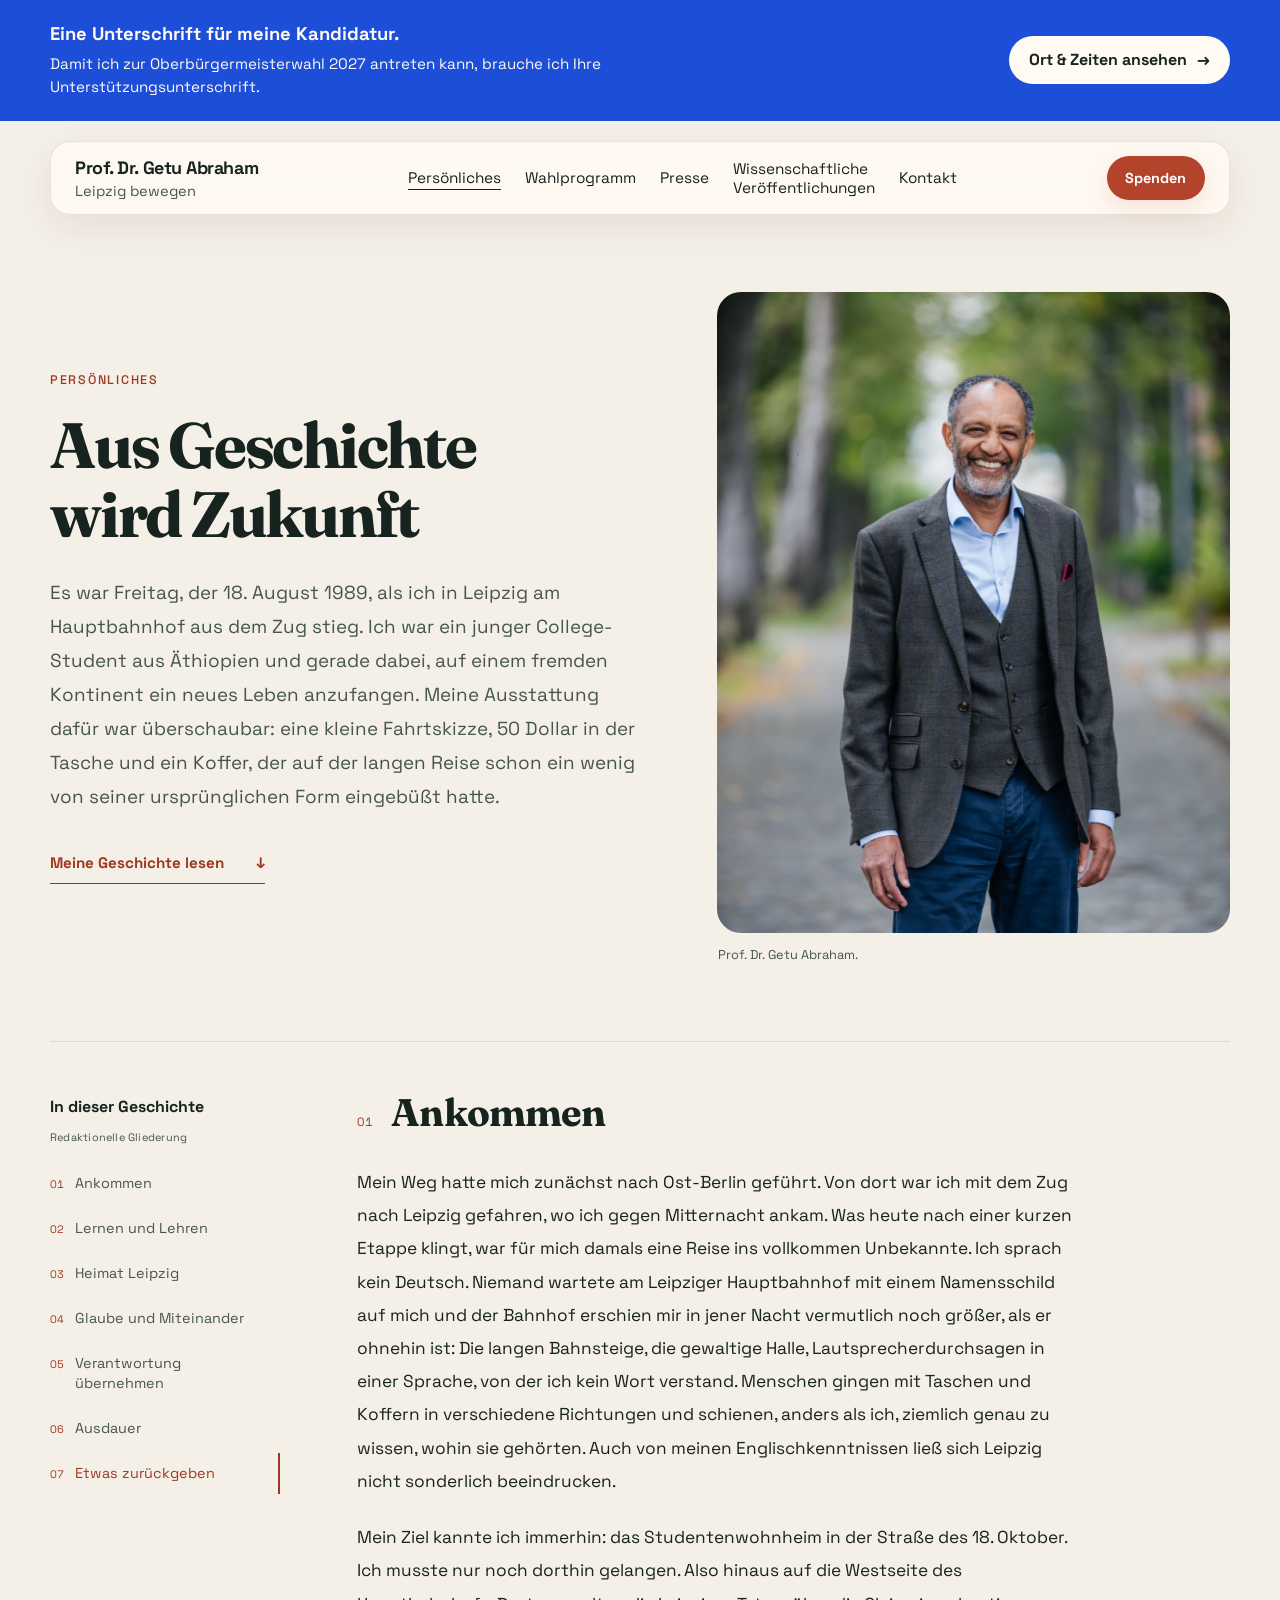
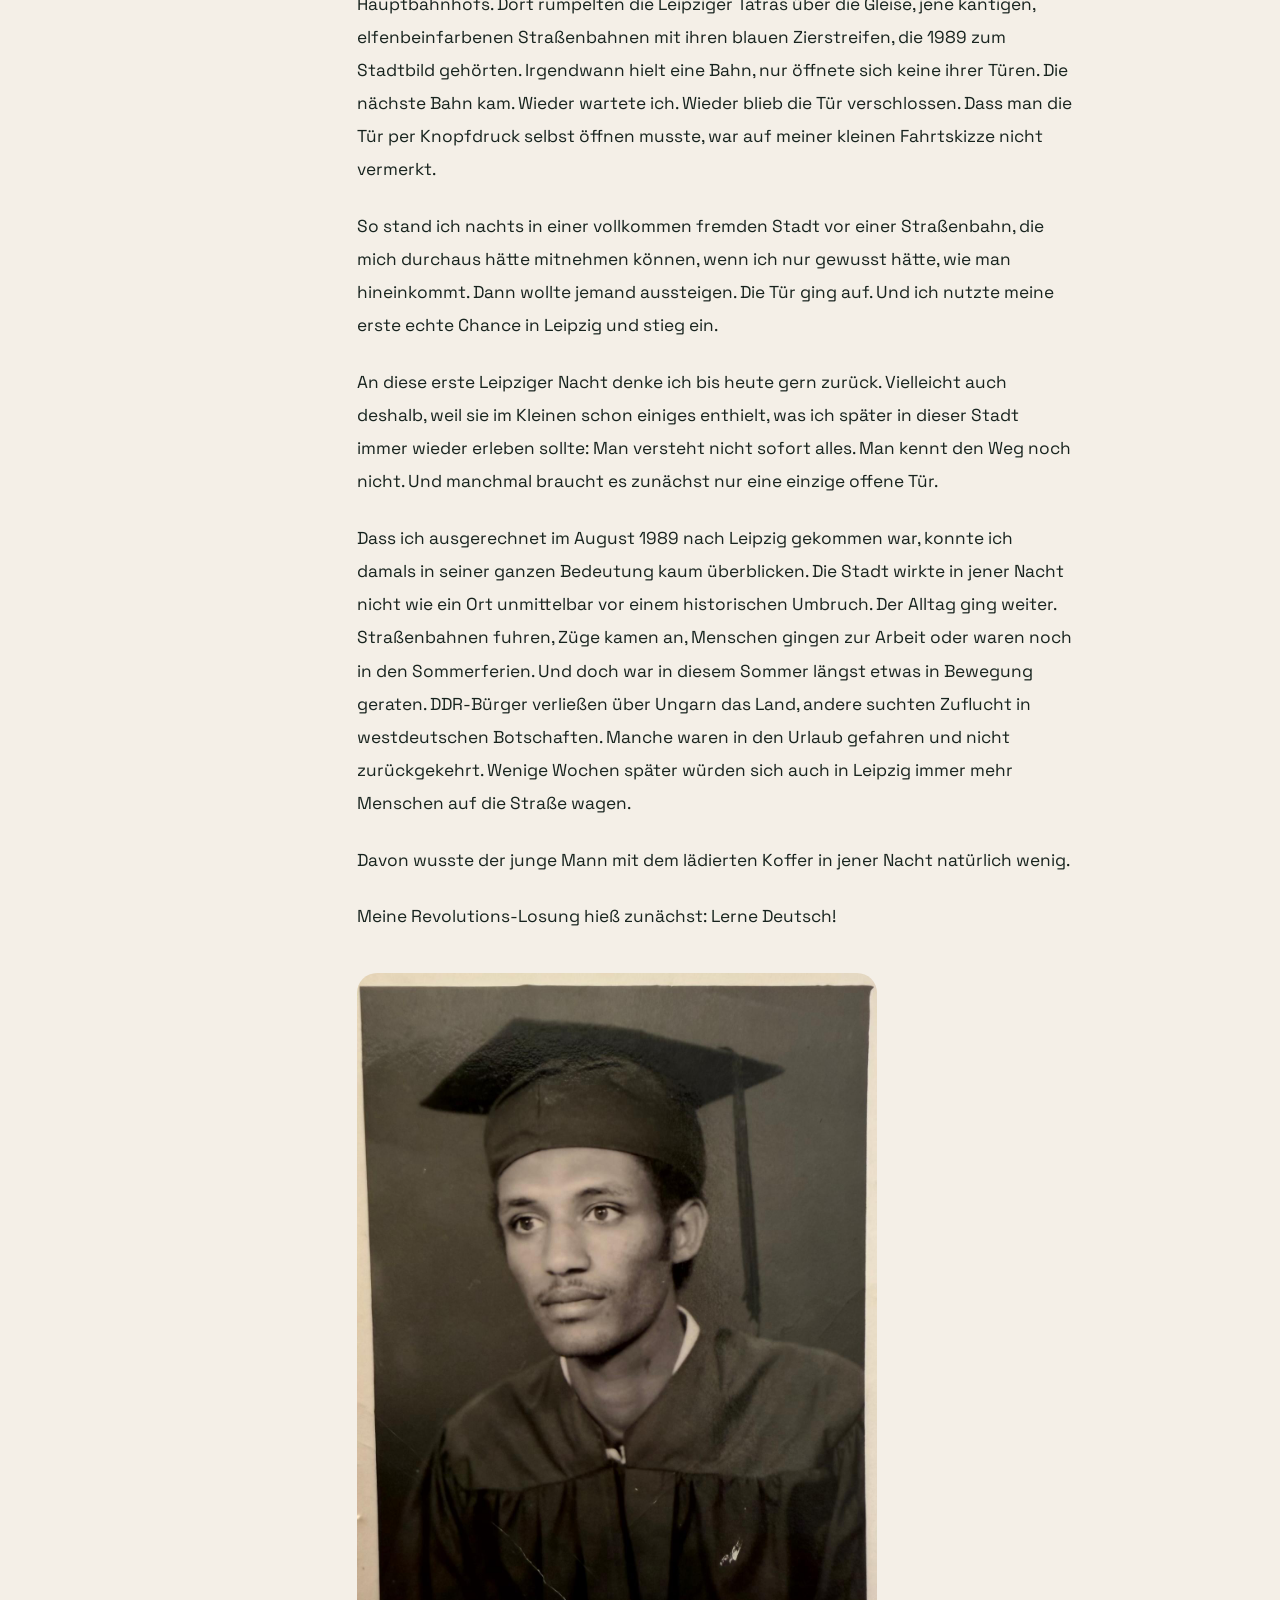
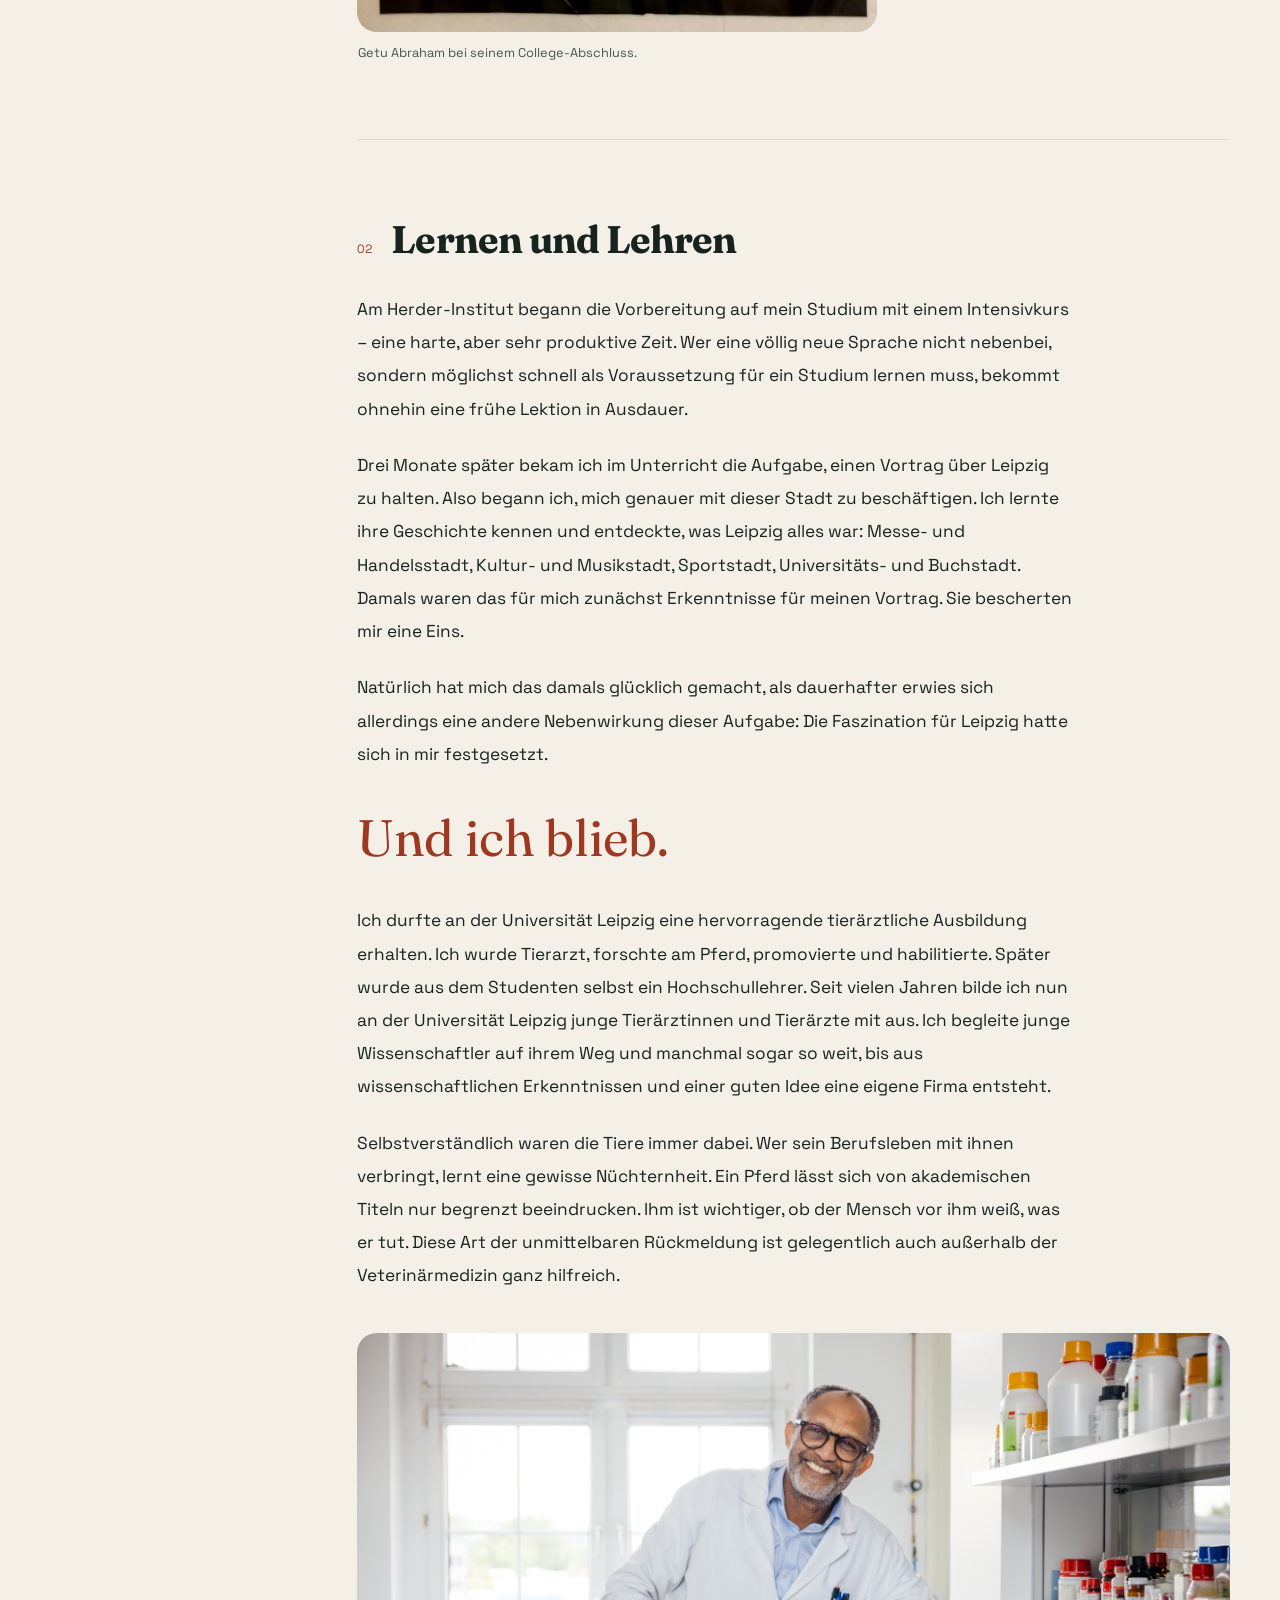
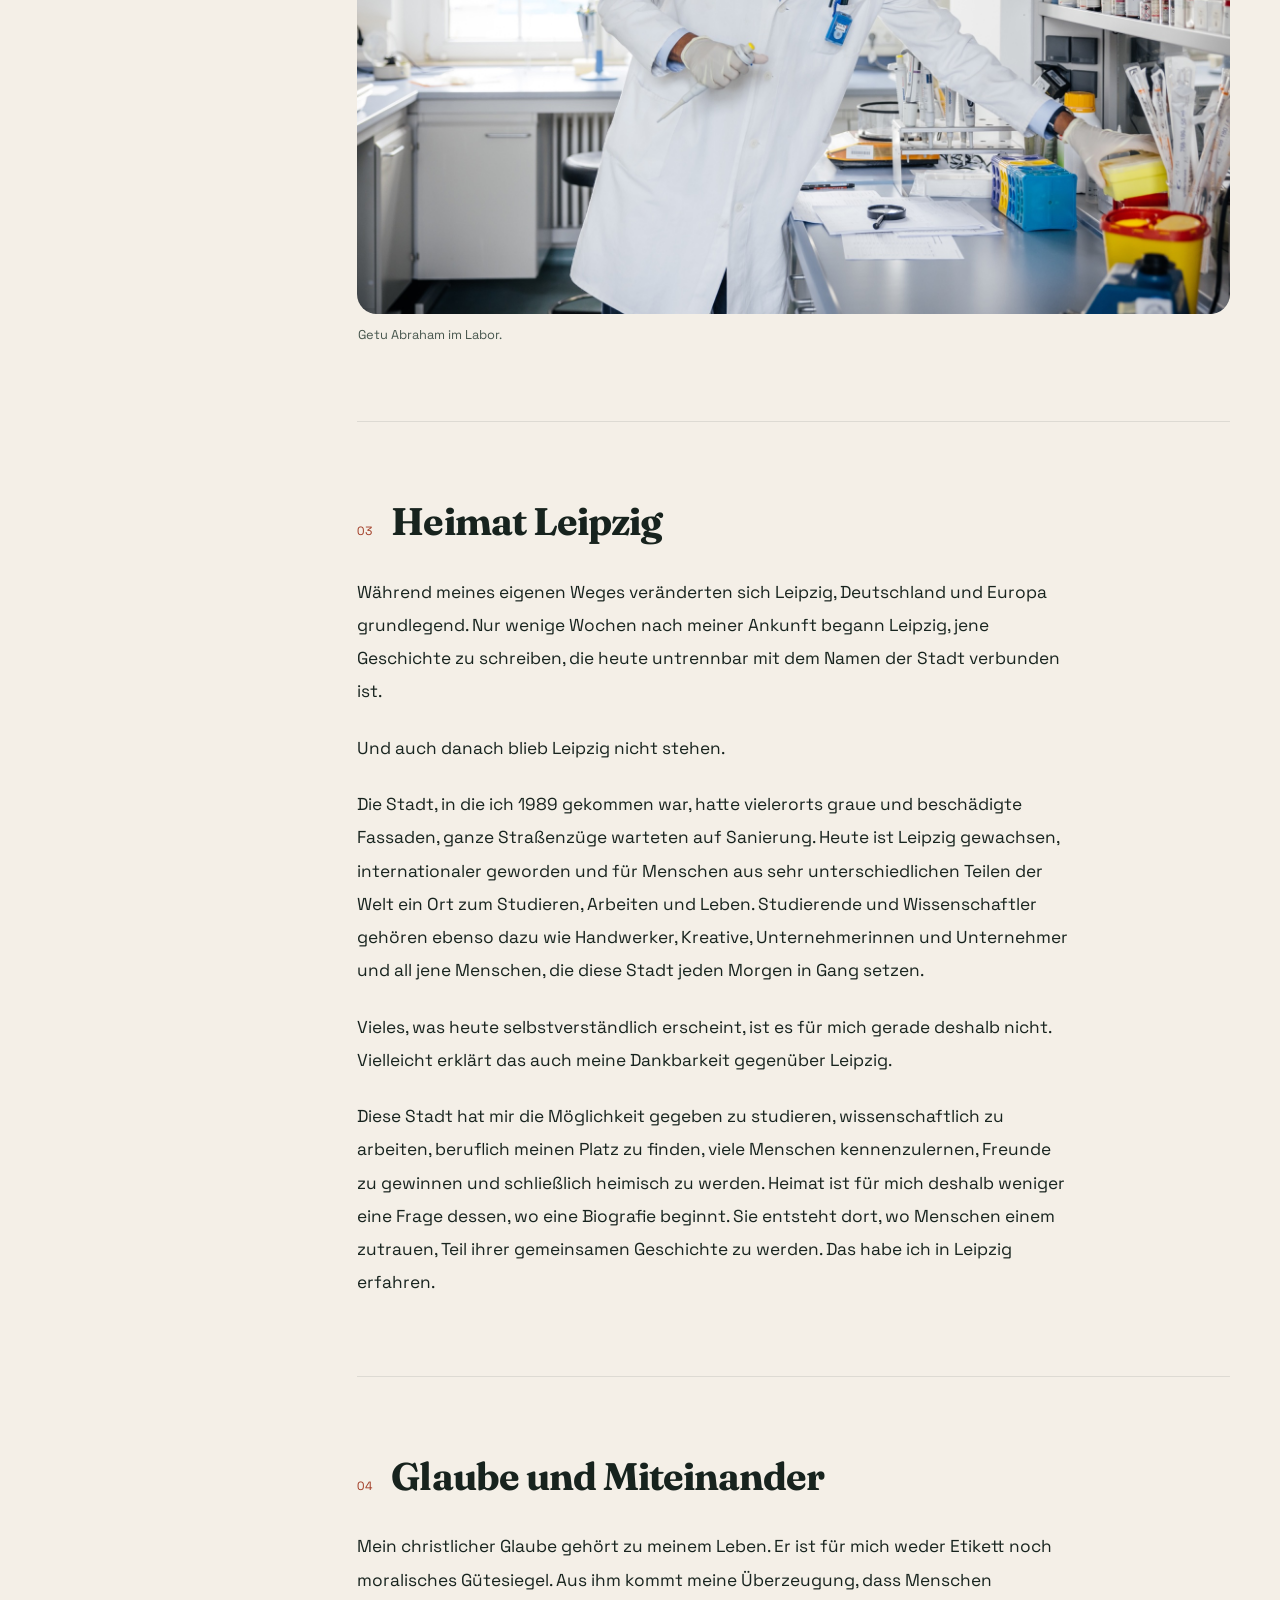
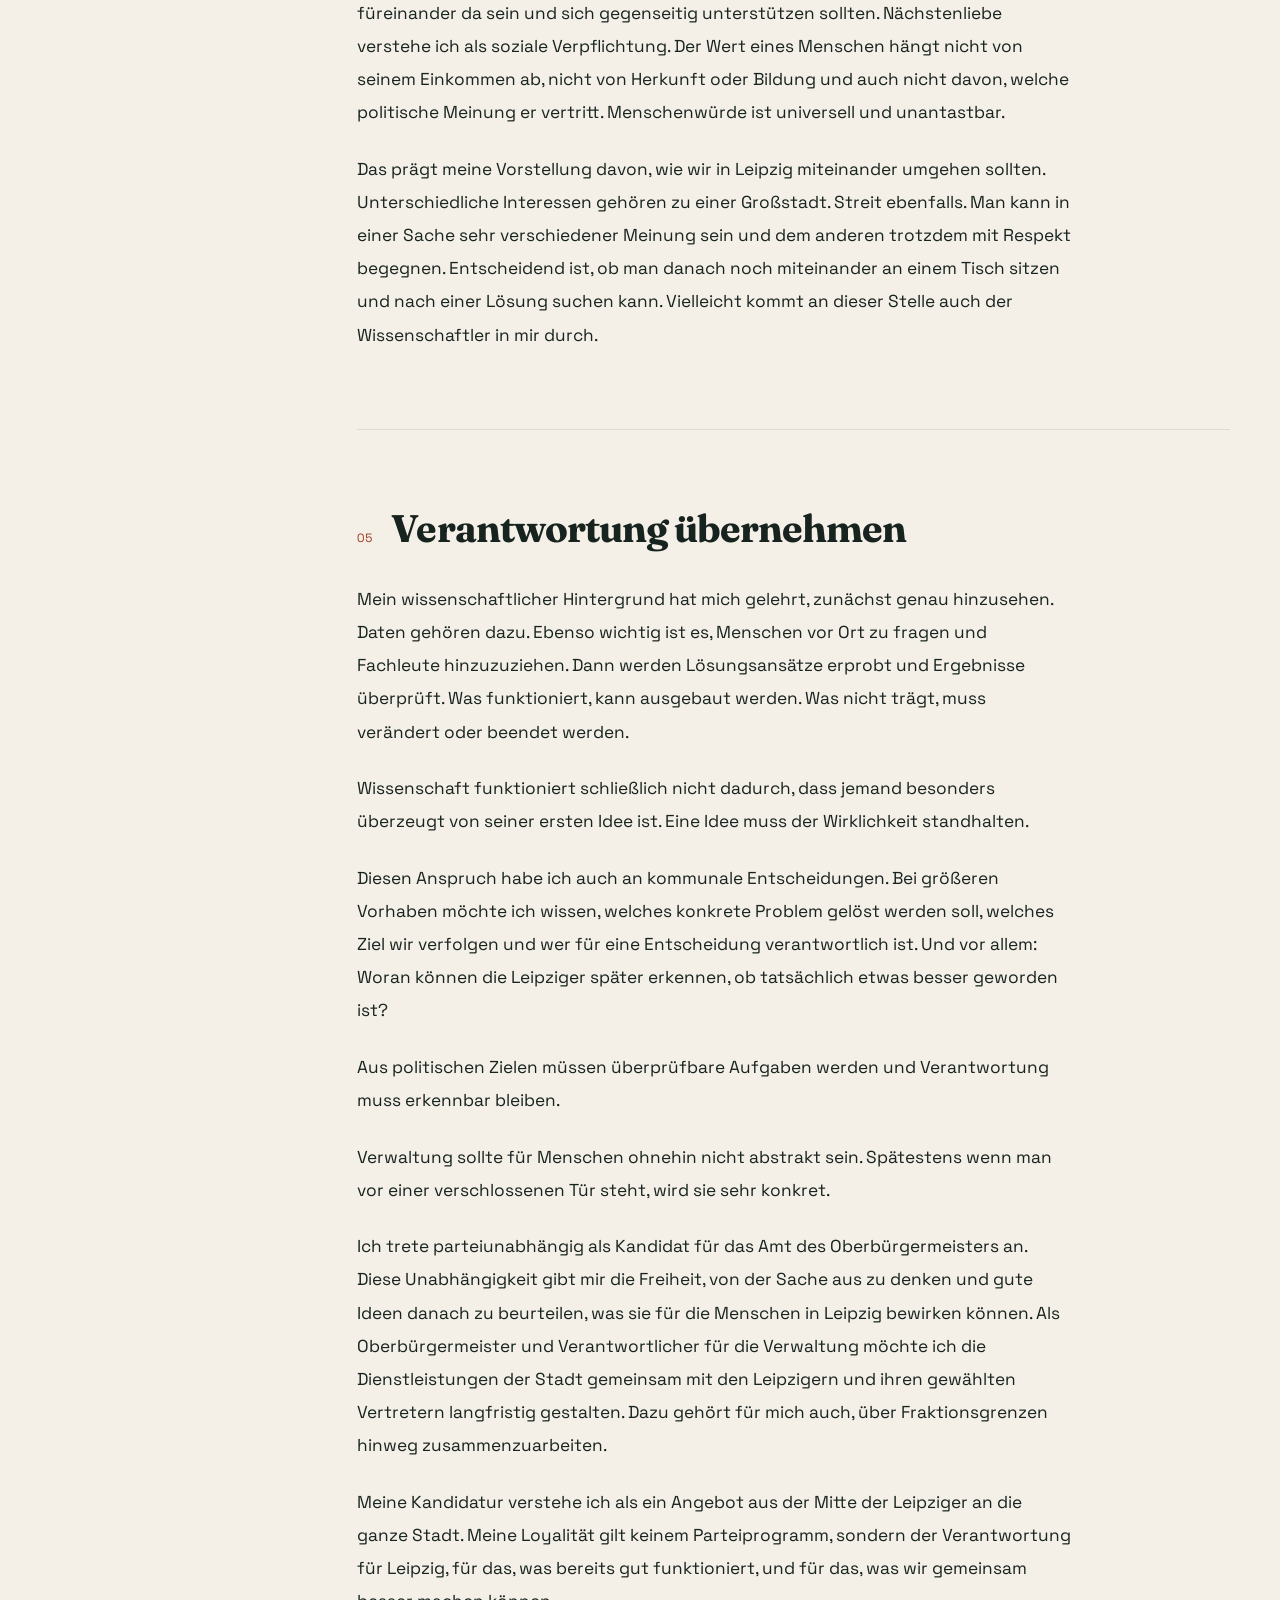
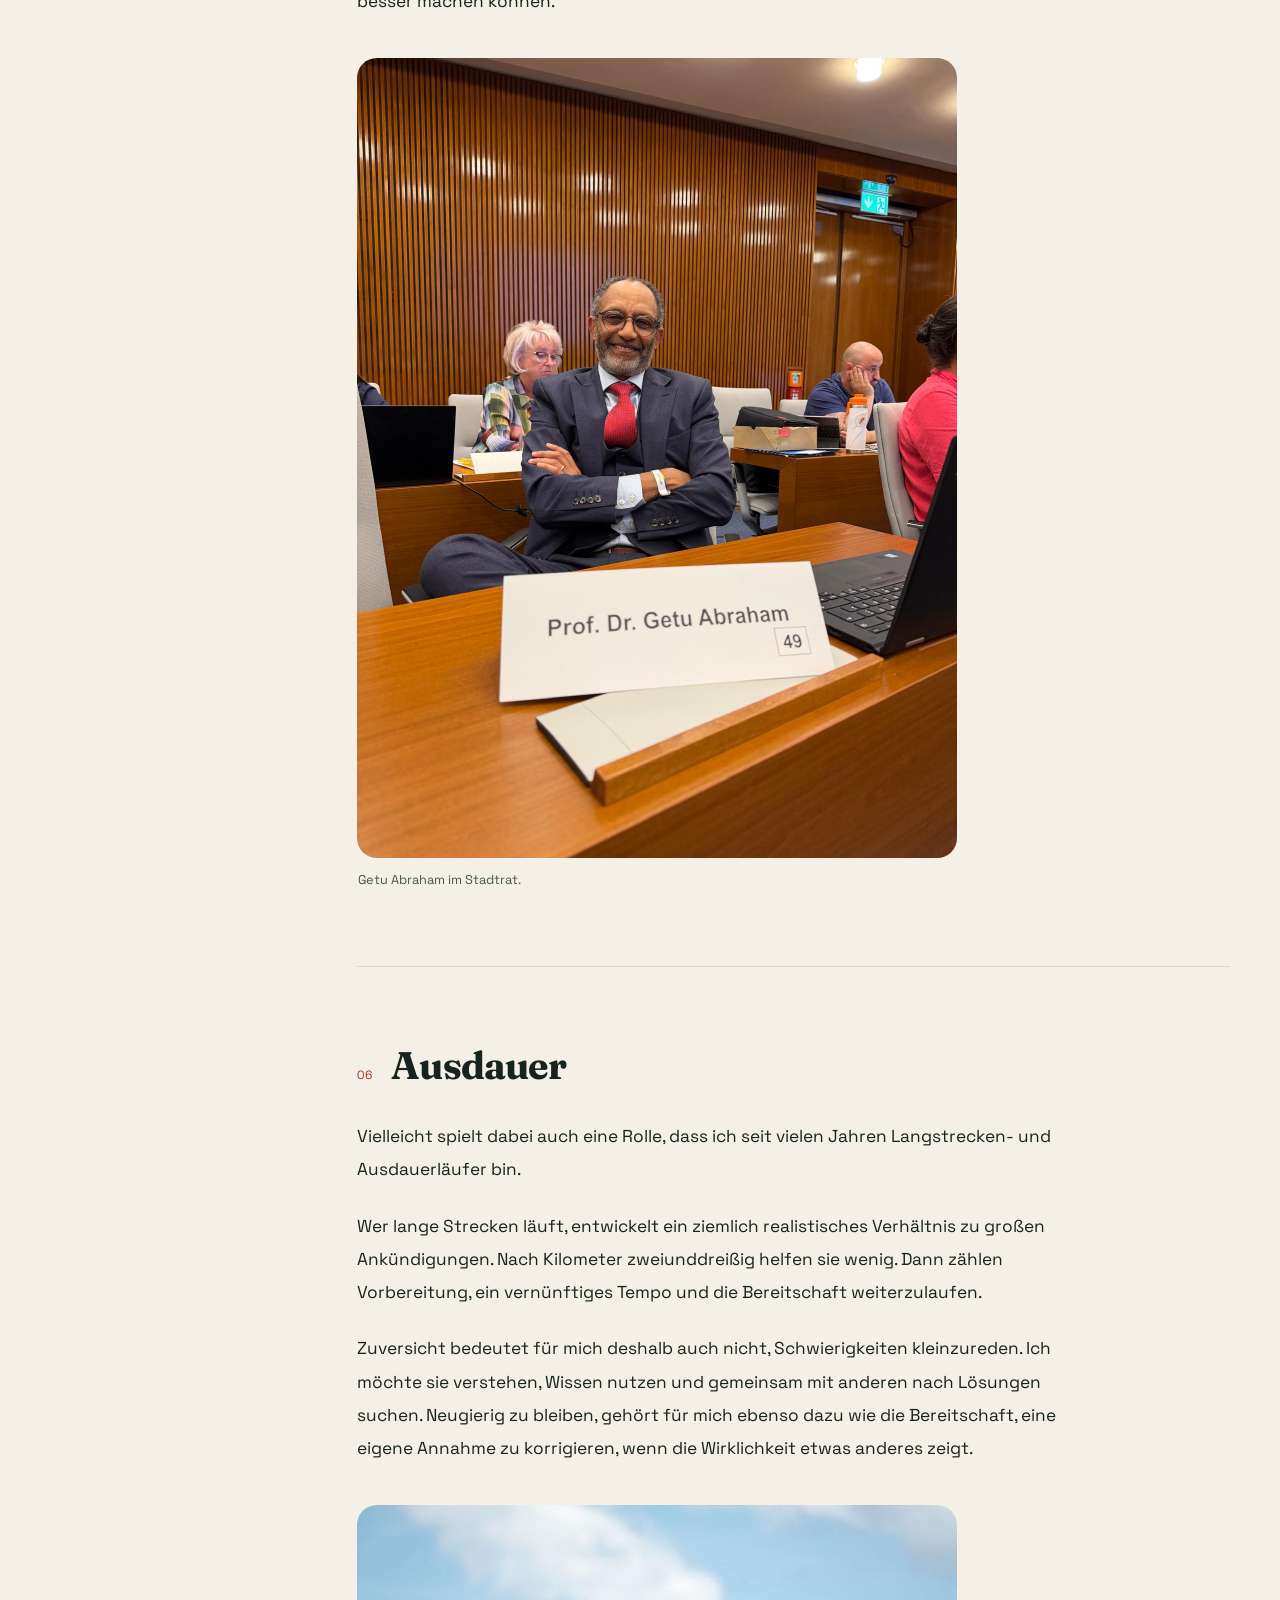
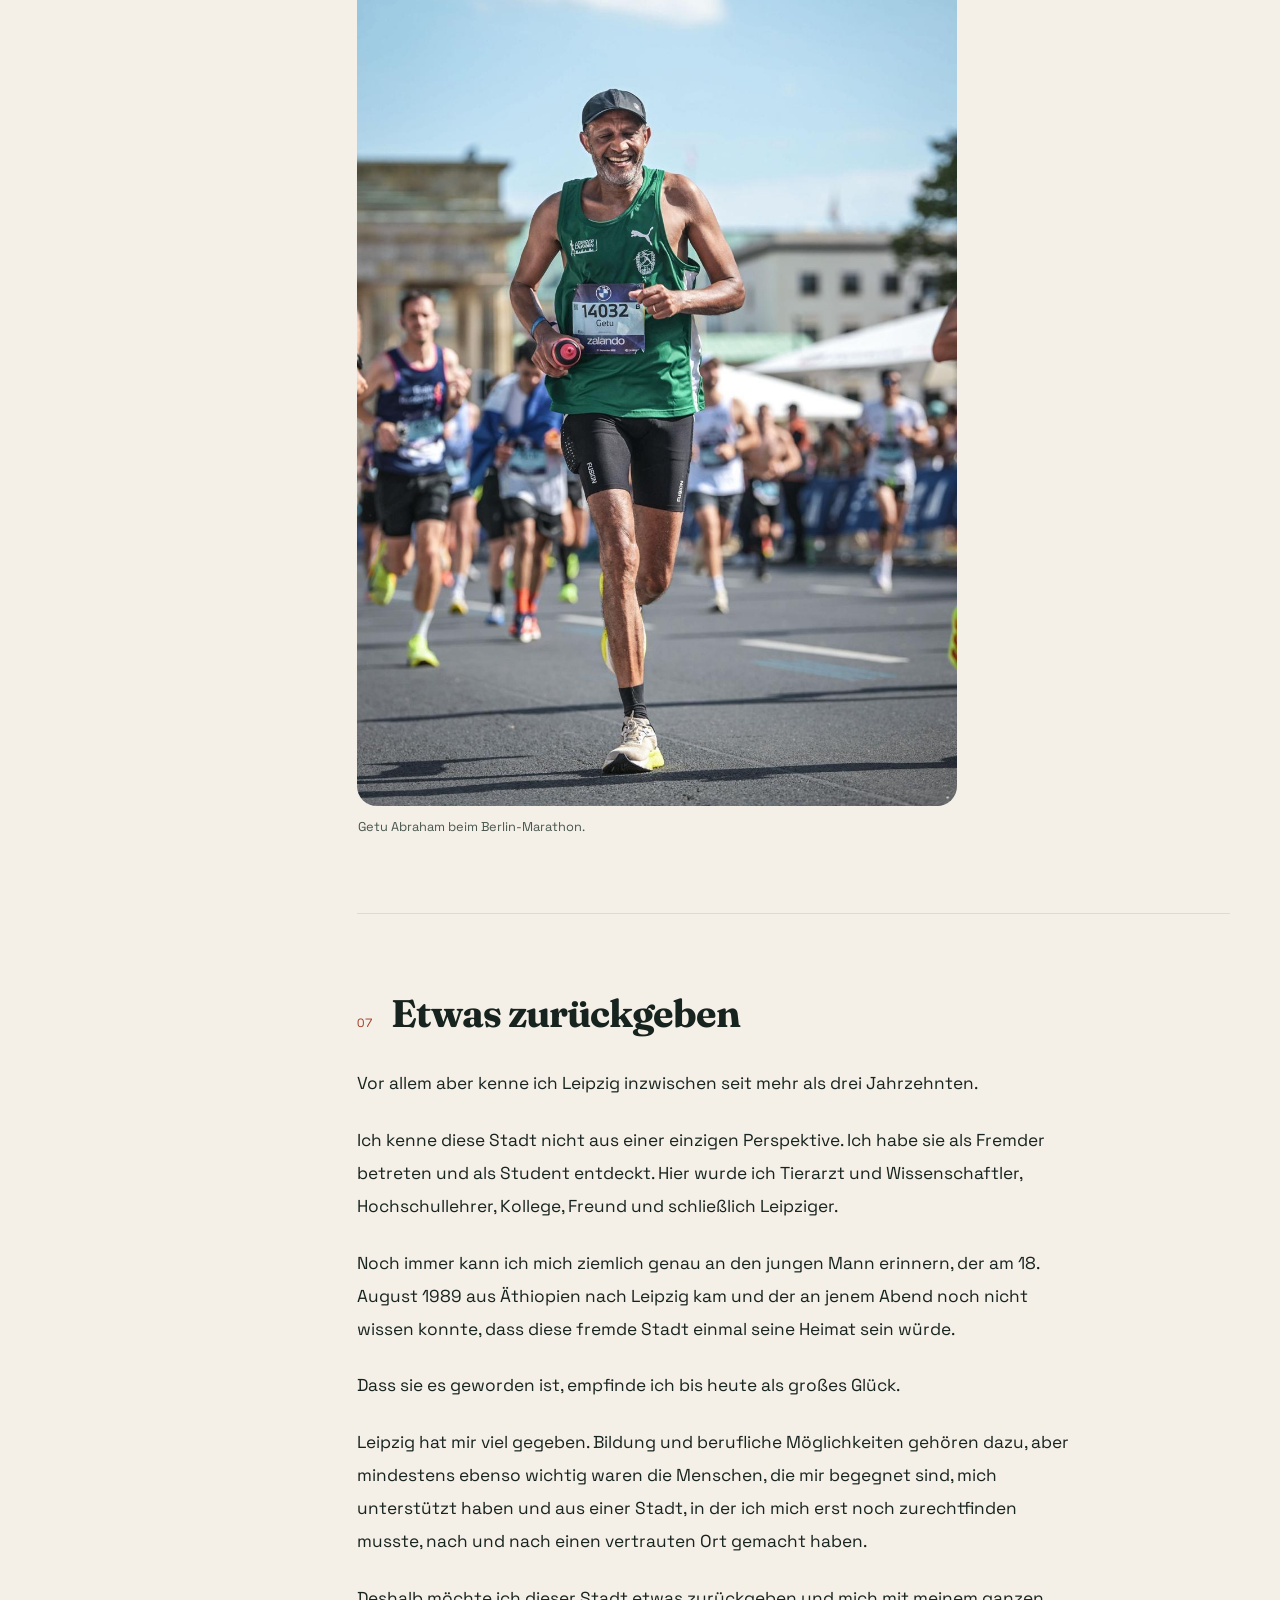
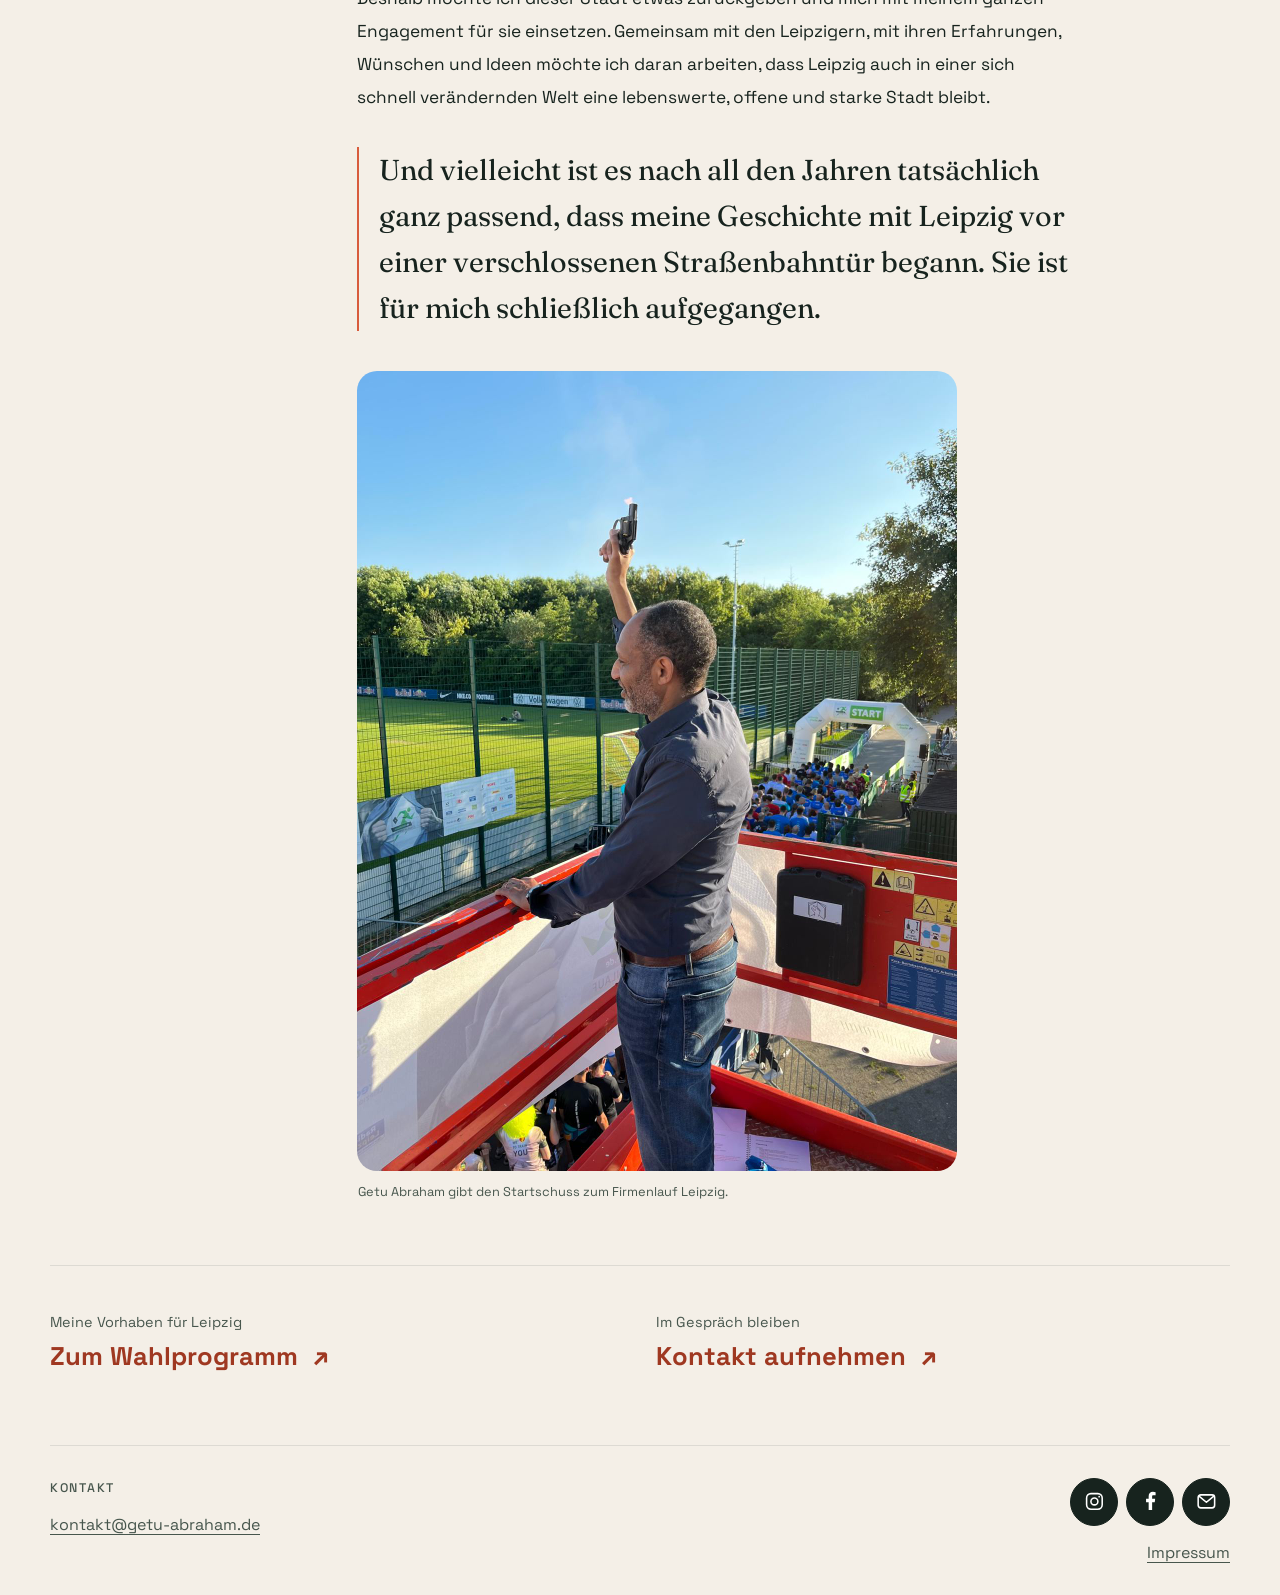
==== commit f090e3f7: "Make signature campaign banner cobalt blue in preview only" ====
--- a/persoenliches/index.html
+++ b/persoenliches/index.html
@@ -1,7 +1,7 @@
 <!doctype html>
 <html lang="de" class="personal-document"><head><meta charset="utf-8"><meta name="viewport" content="width=device-width,initial-scale=1"><meta name="robots" content="noindex,nofollow"><meta name="theme-color" content="#17231e"><title>Persönliches | Prof. Dr. Getu Abraham</title>
 <link rel="preconnect" href="https://fonts.googleapis.com"><link rel="preconnect" href="https://fonts.gstatic.com" crossorigin><link href="https://fonts.googleapis.com/css2?family=Space+Grotesk:wght@400;500;700&family=Fraunces:wght@600;700&display=swap" rel="stylesheet">
-<link rel="stylesheet" href="../styles.css?v=20261029-06"><link rel="stylesheet" href="personal.css?v=20261029-05"><script src="../script.js?v=20261012-02" defer></script><script src="personal.js?v=20261029-04" defer></script></head>
+<link rel="stylesheet" href="../styles.css?v=20261030-01"><link rel="stylesheet" href="personal.css?v=20261029-05"><script src="../script.js?v=20261012-02" defer></script><script src="personal.js?v=20261029-04" defer></script></head>
 <body class="personal-page"><a class="personal-skip" href="#persoenliches">Zum persönlichen Porträt</a><aside class="signature-banner" aria-labelledby="signature-banner-title">
         <div class="signature-banner__inner">
         <div class="signature-banner__copy">
--- a/styles.css
+++ b/styles.css
@@ -1557,7 +1557,7 @@
 .signature-banner {
   margin: 0;
   padding: clamp(1rem, 2vw, 1.4rem) 0;
-  background: var(--action);
+  background: #1d4ed8;
   color: var(--surface-strong);
   overflow-wrap: anywhere;
 }
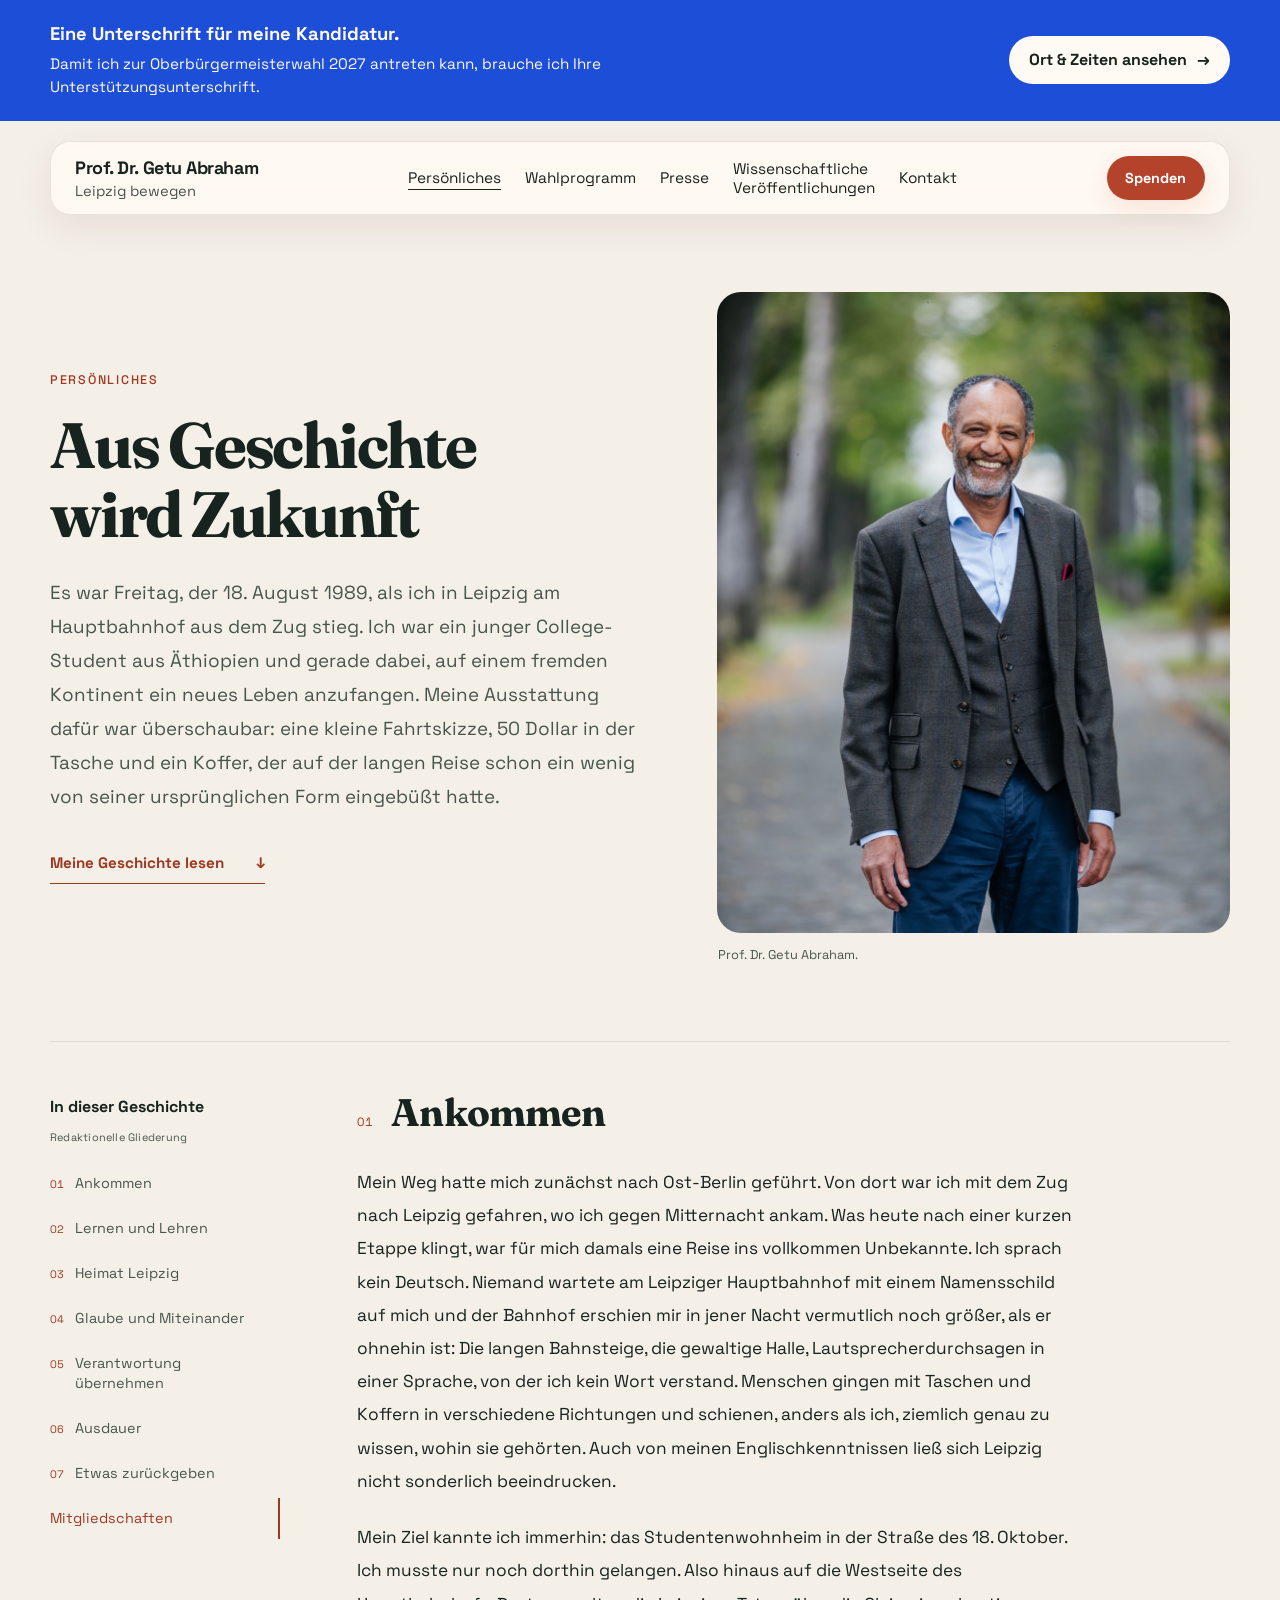
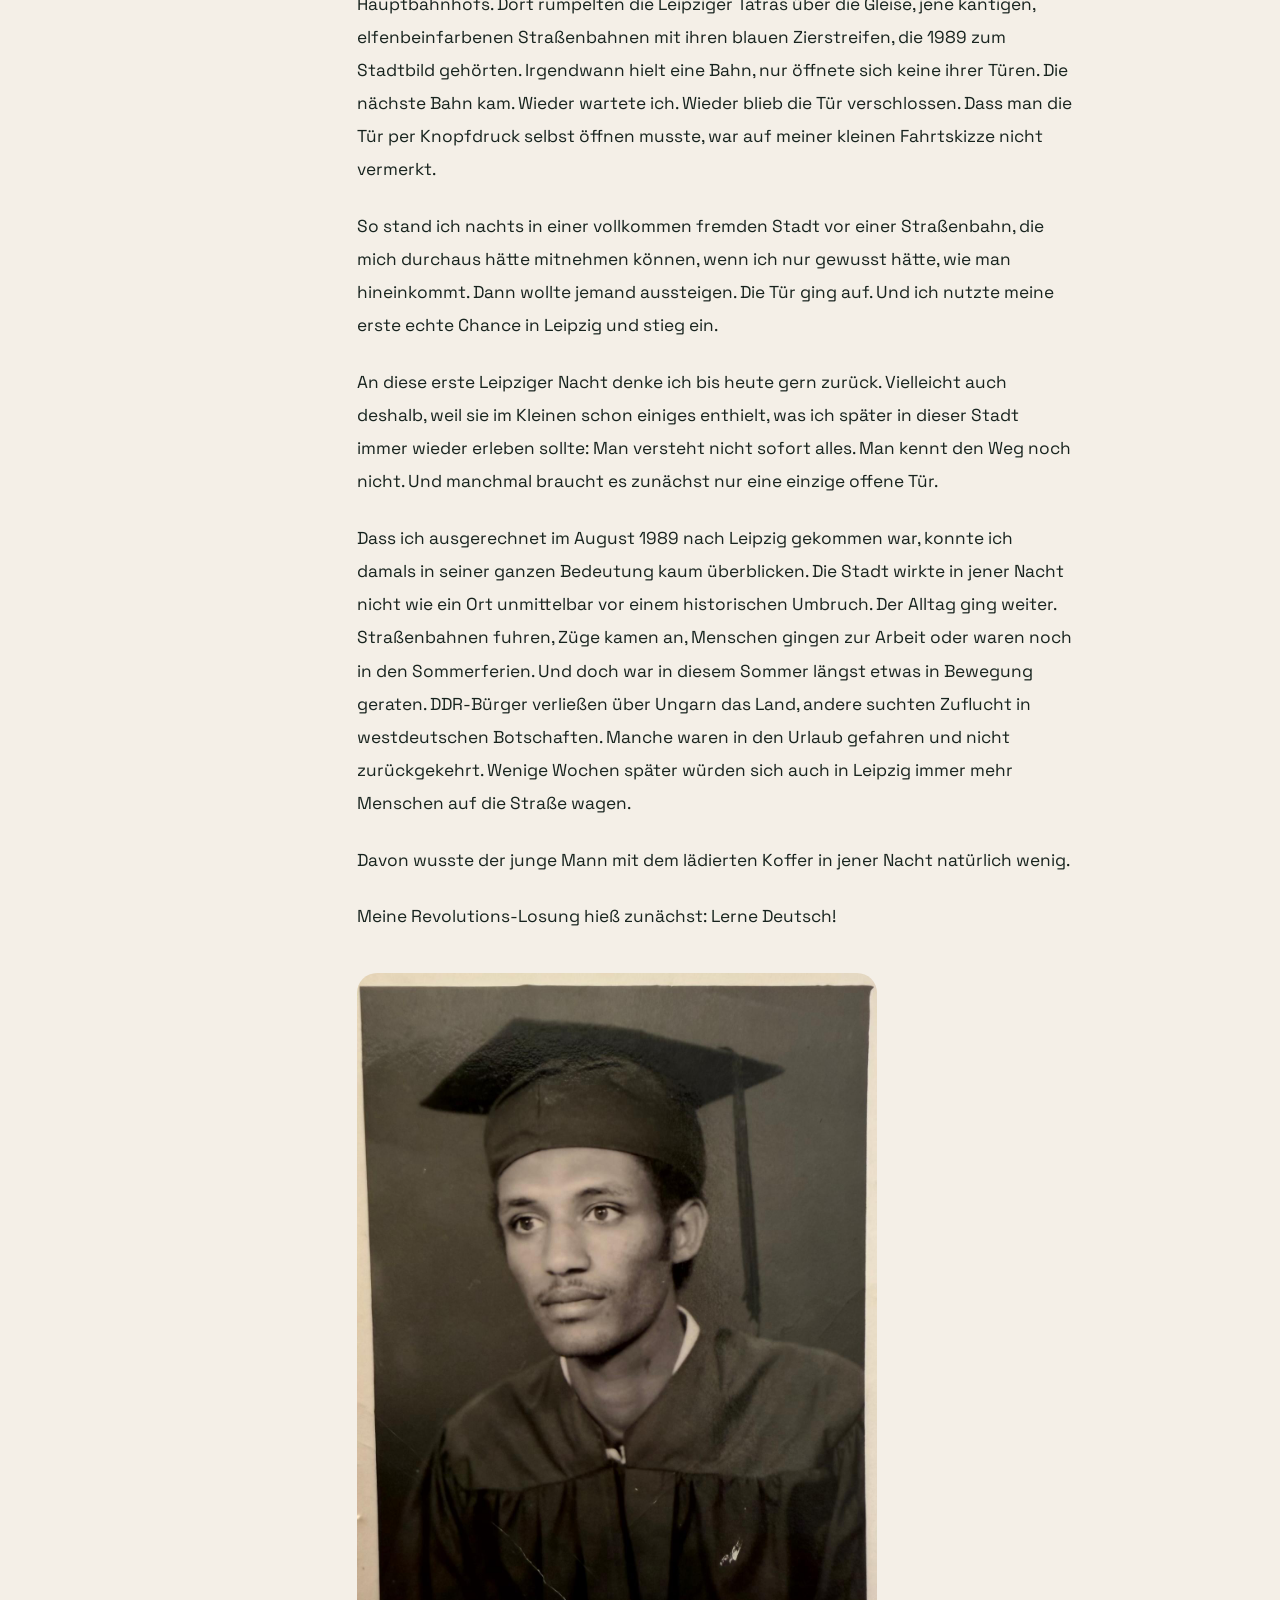
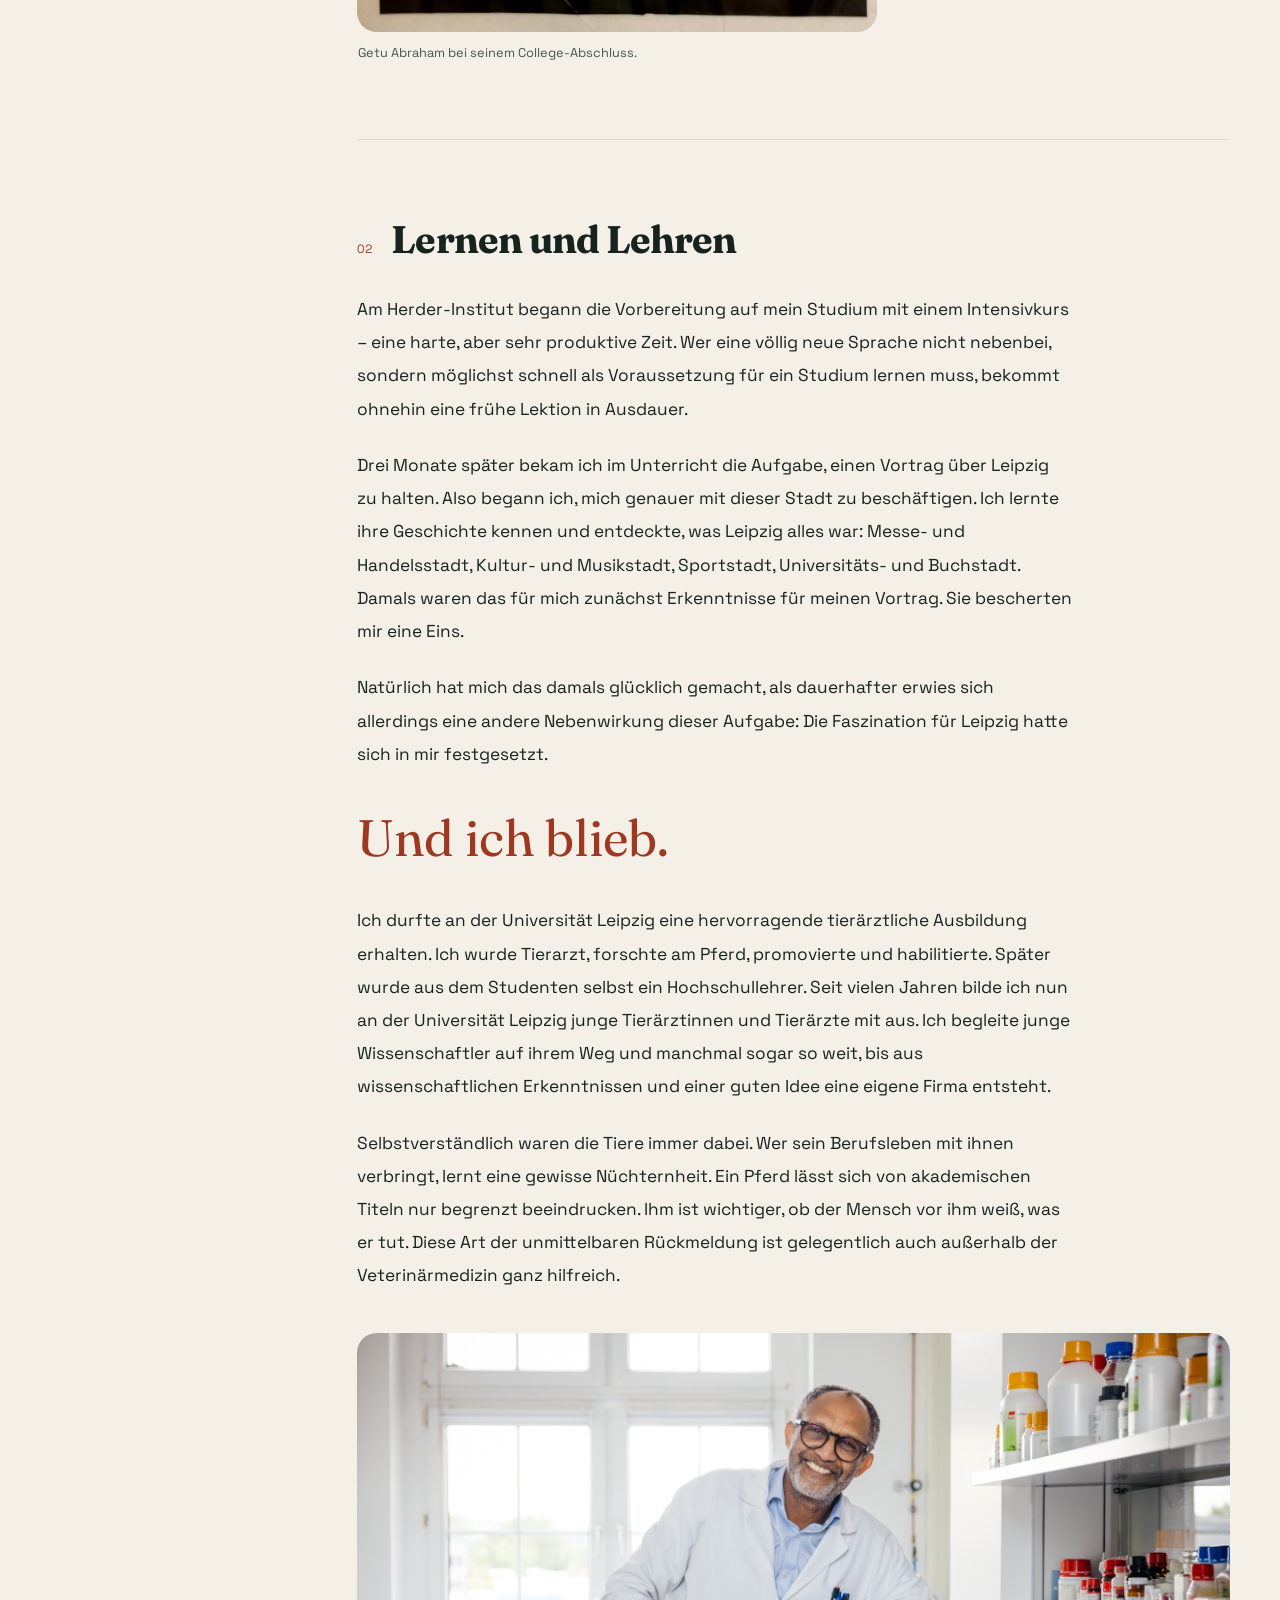
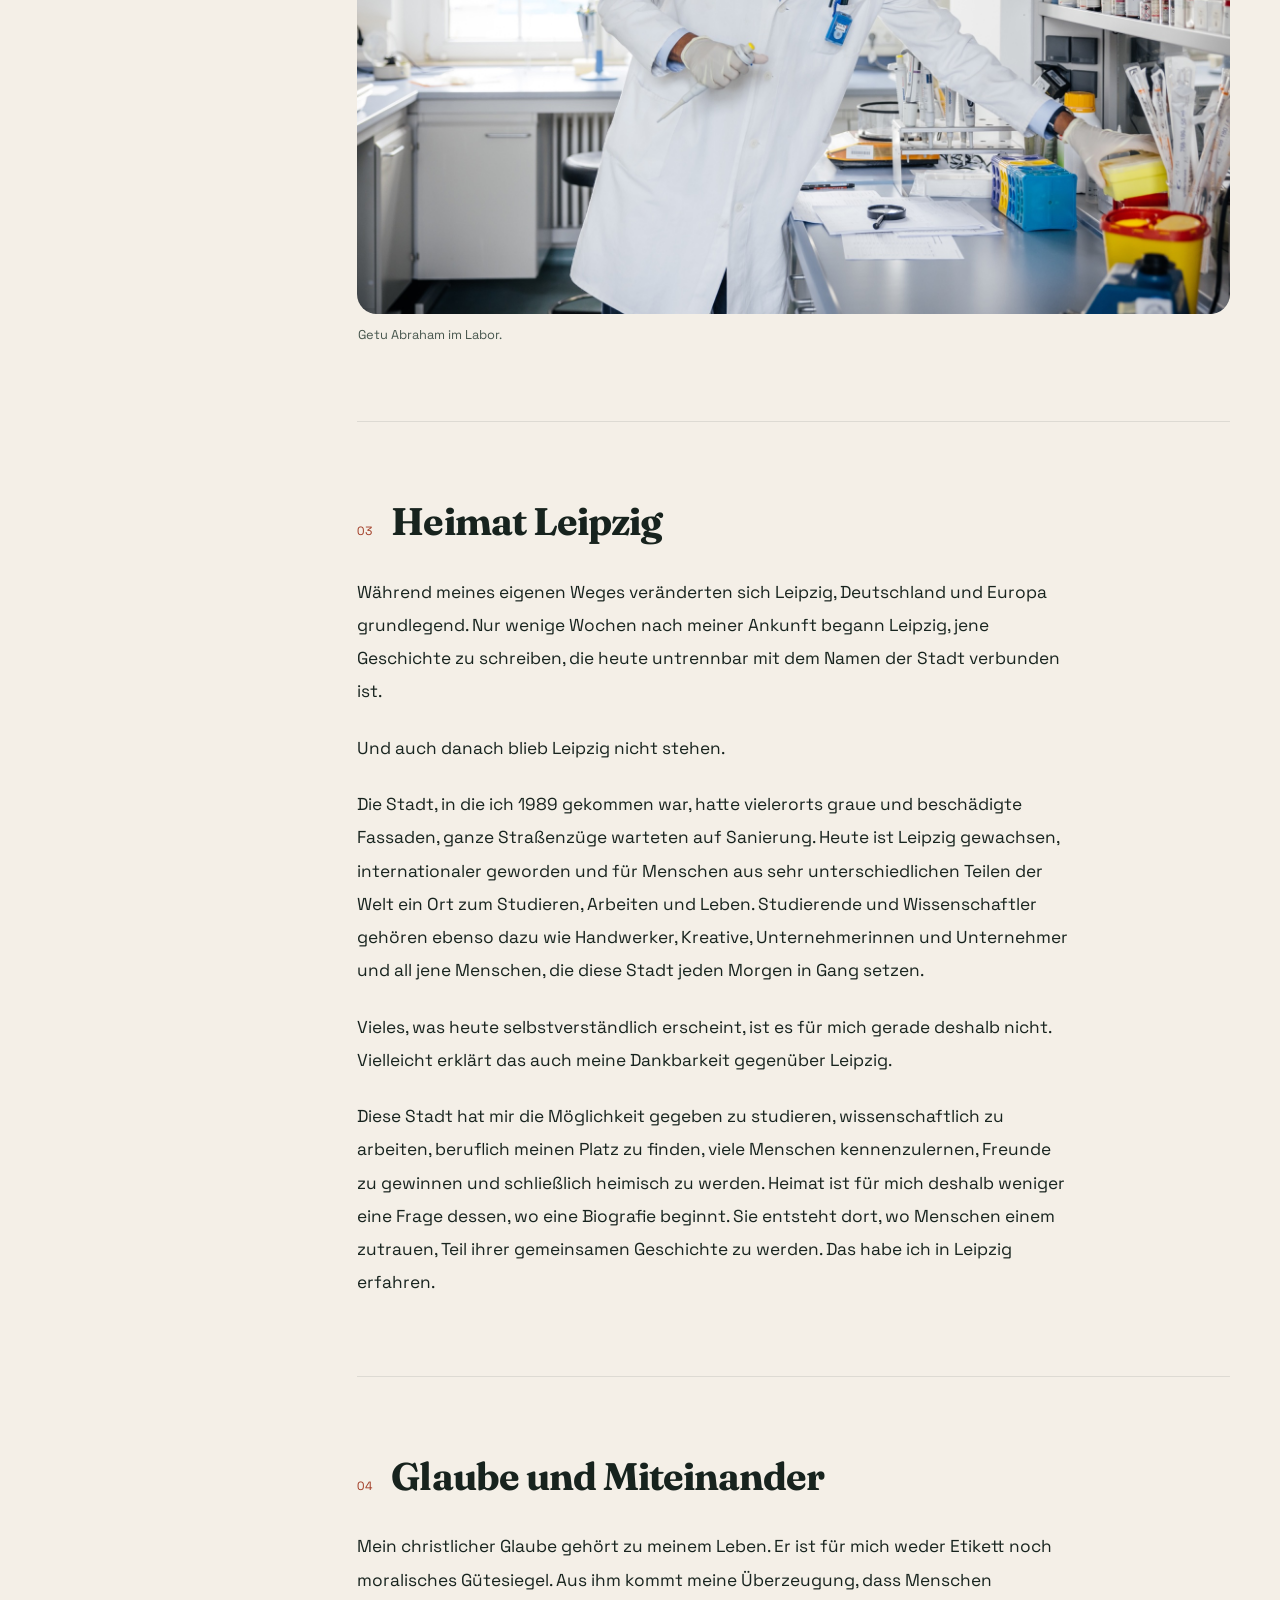
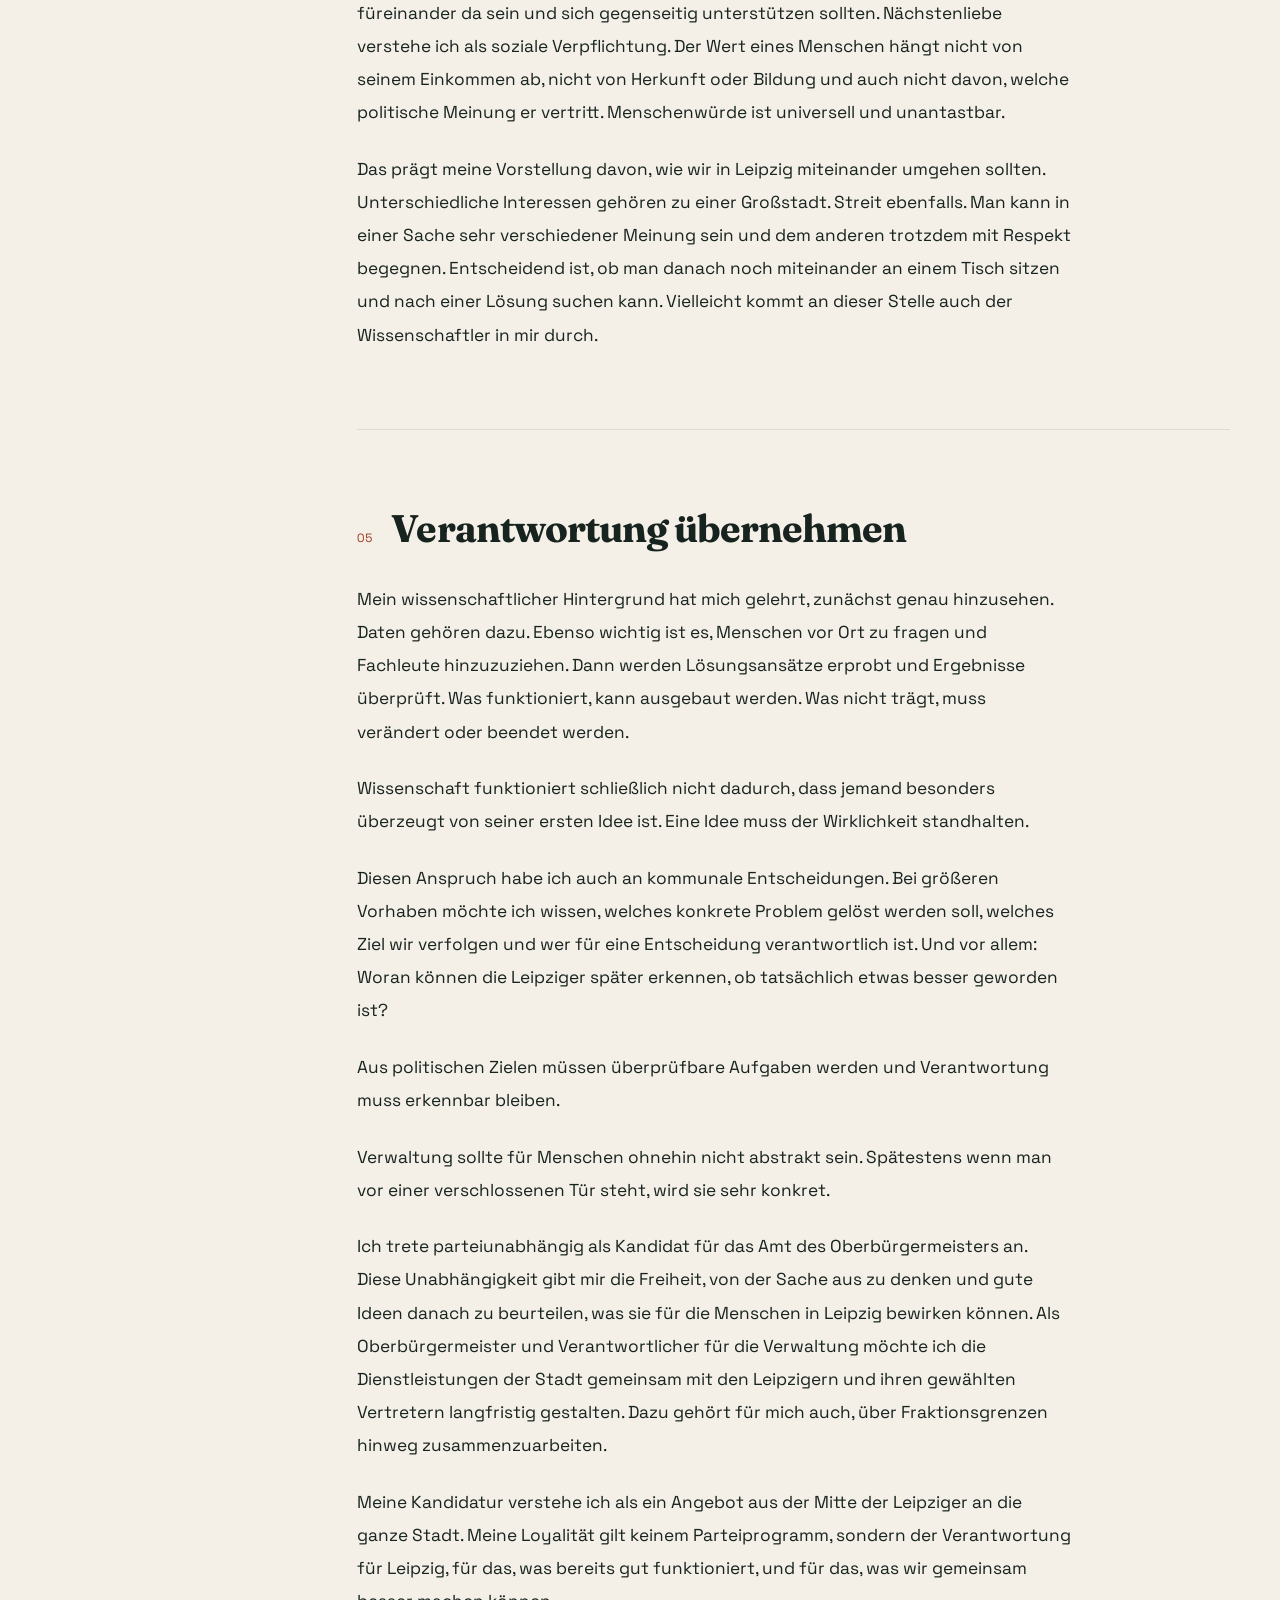
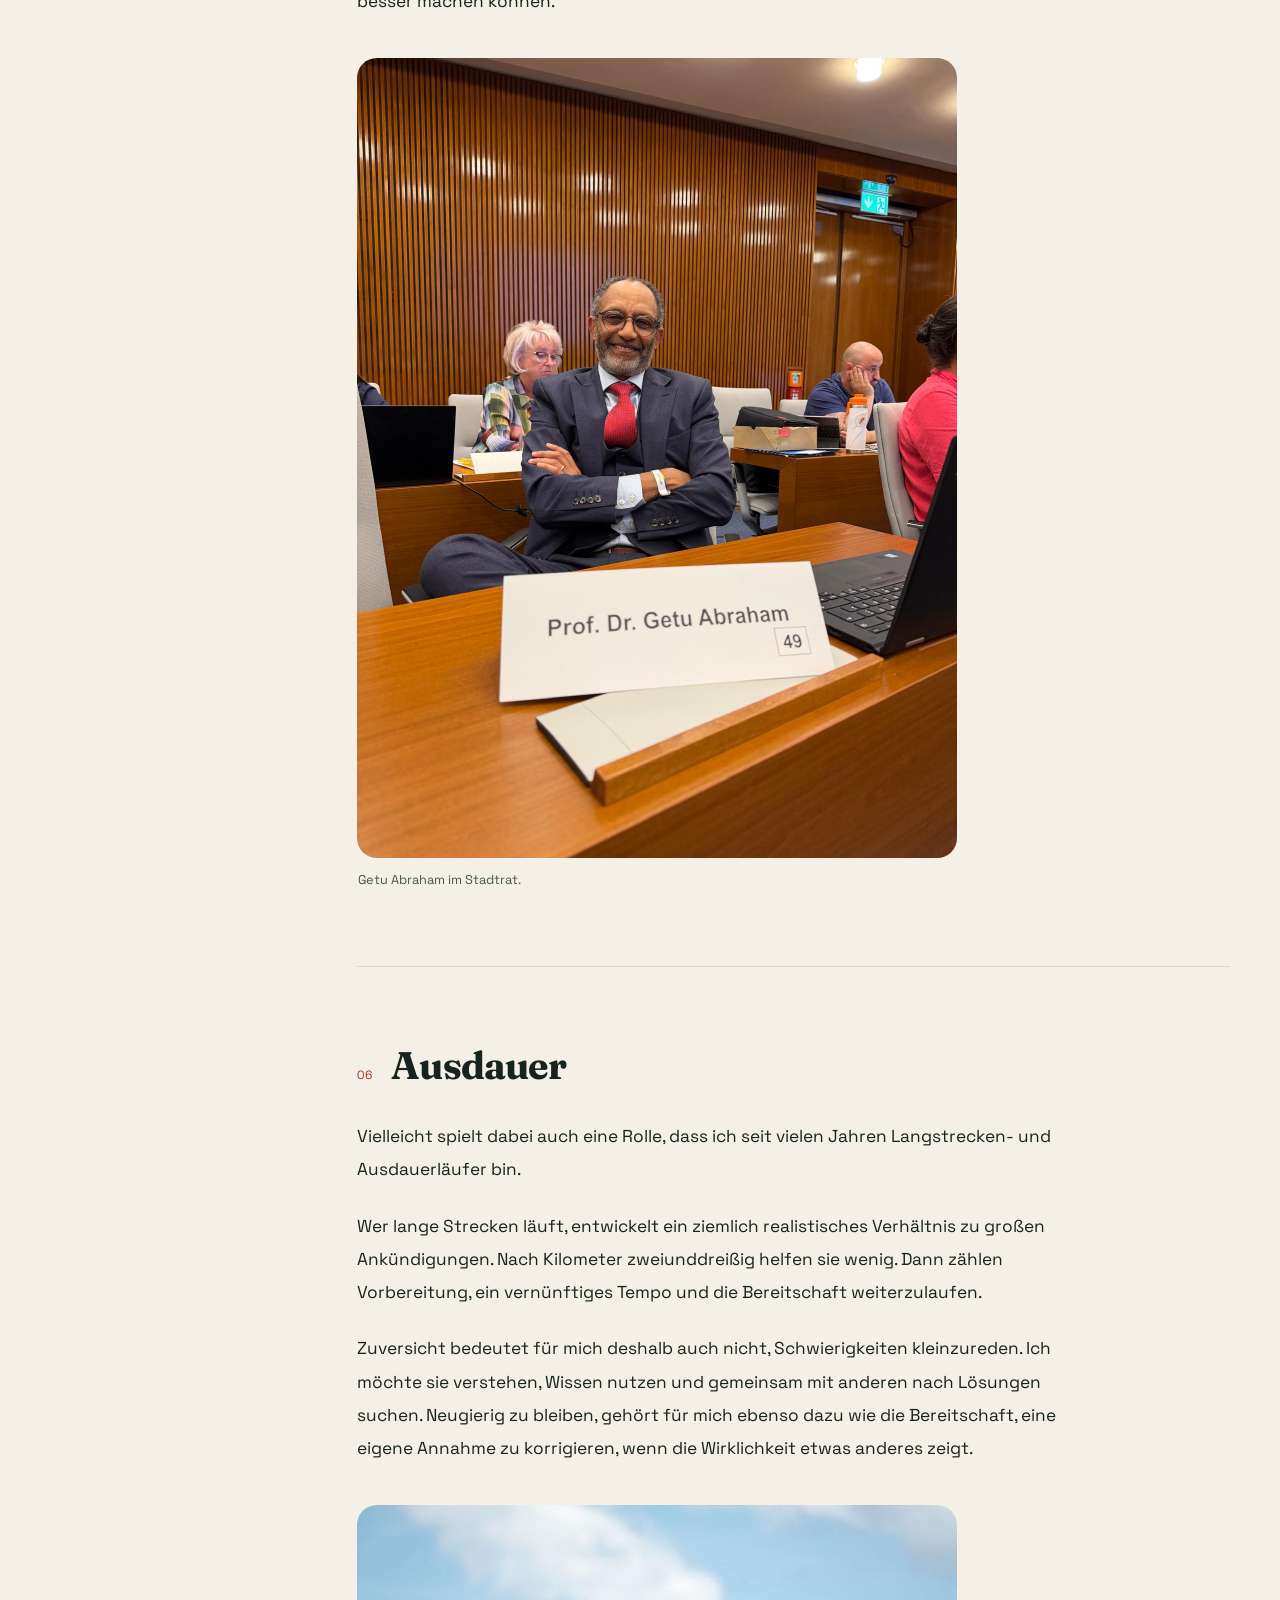
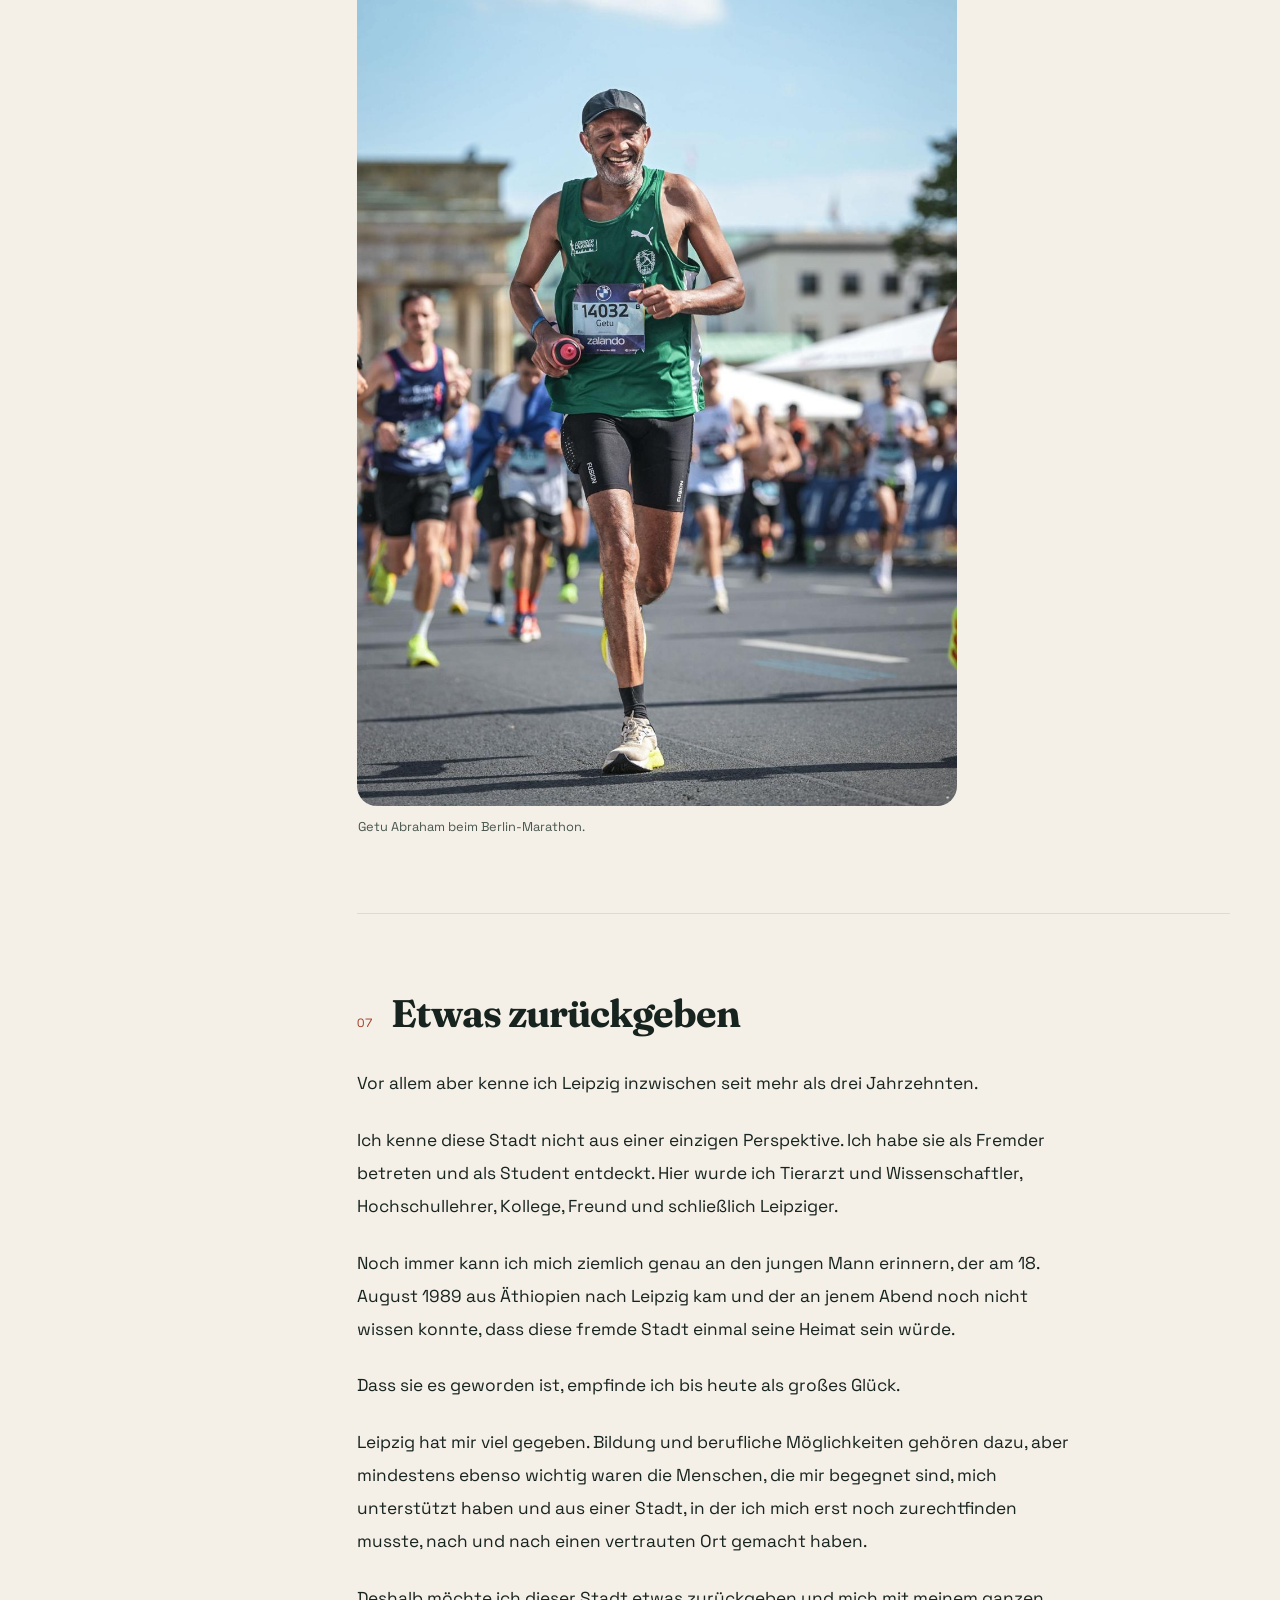
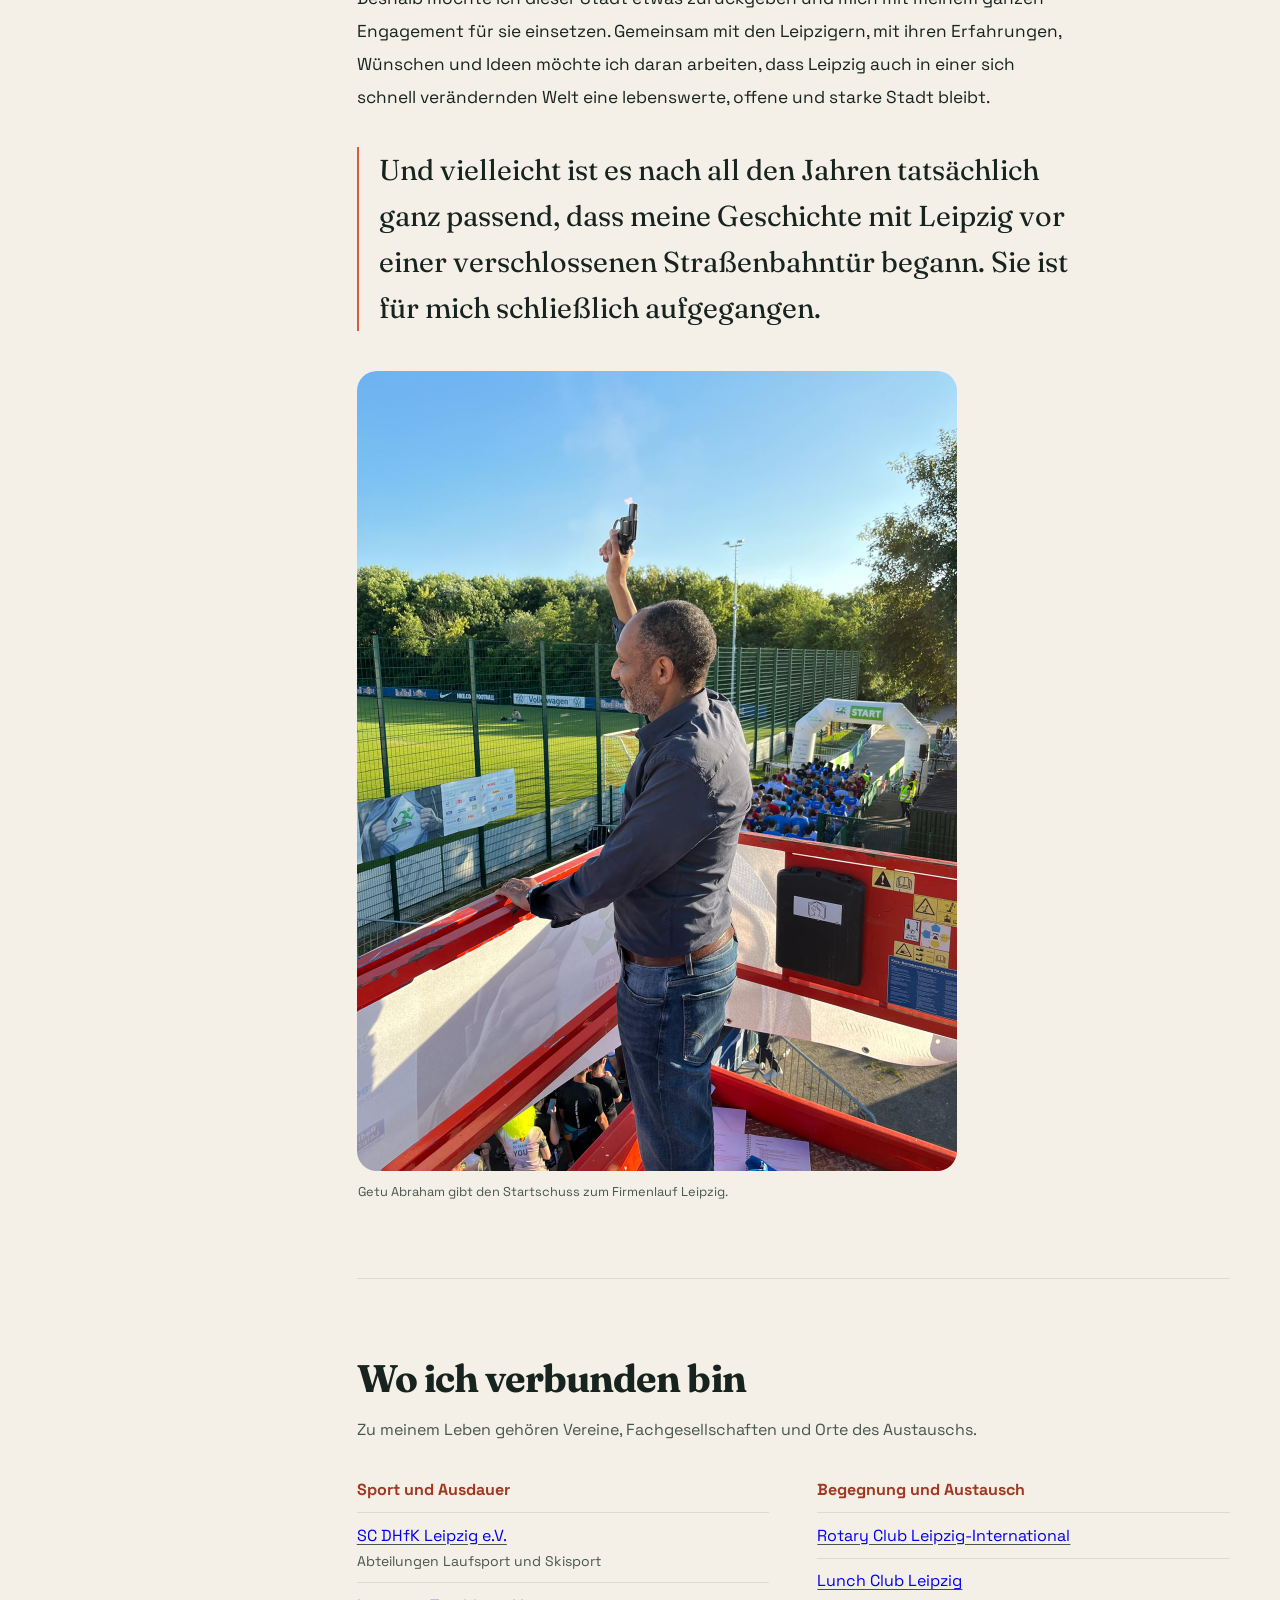
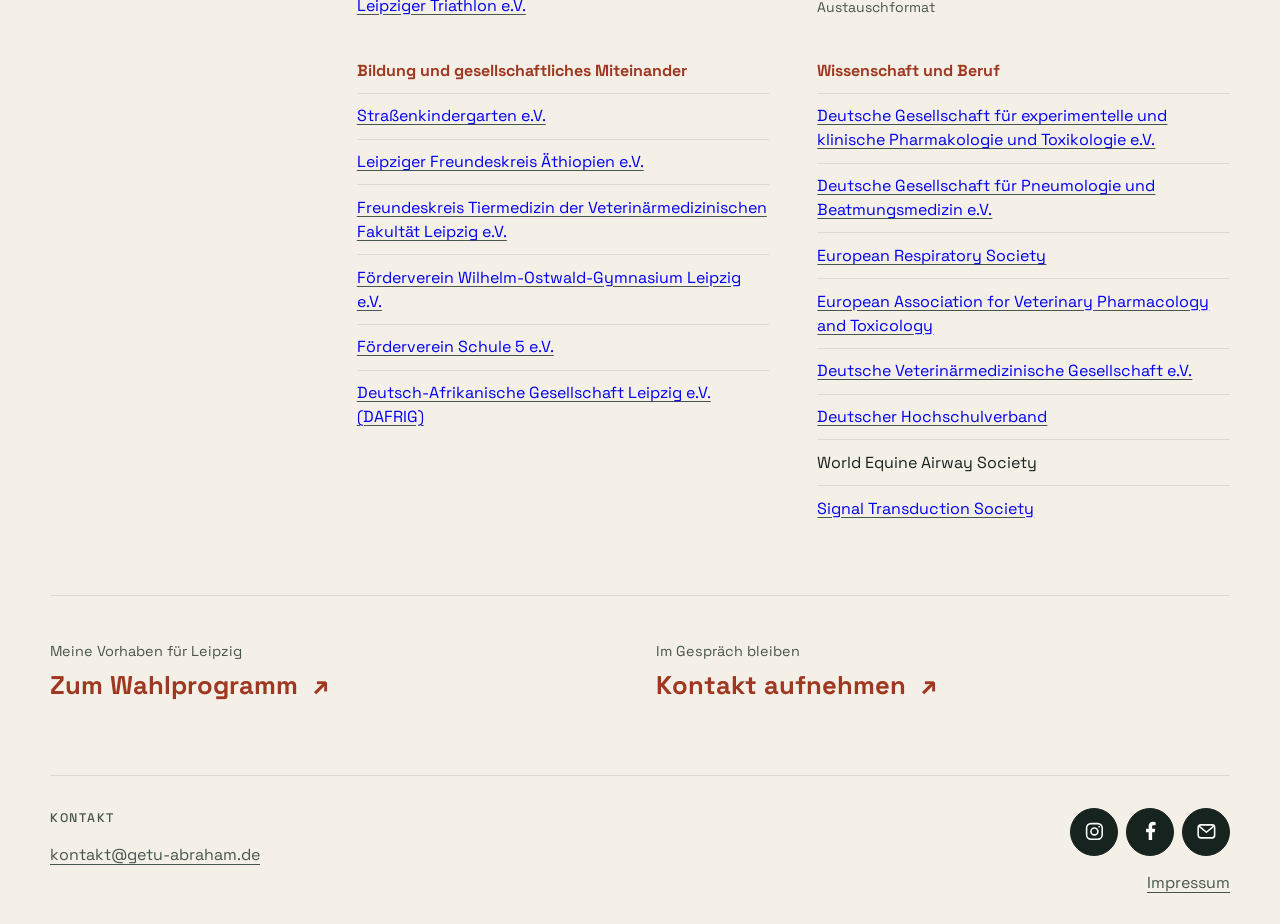
==== commit 53efd8e4: "Add memberships to the personal portrait in preview" ====
--- a/persoenliches/index.html
+++ b/persoenliches/index.html
@@ -1,7 +1,7 @@
 <!doctype html>
 <html lang="de" class="personal-document"><head><meta charset="utf-8"><meta name="viewport" content="width=device-width,initial-scale=1"><meta name="robots" content="noindex,nofollow"><meta name="theme-color" content="#17231e"><title>Persönliches | Prof. Dr. Getu Abraham</title>
 <link rel="preconnect" href="https://fonts.googleapis.com"><link rel="preconnect" href="https://fonts.gstatic.com" crossorigin><link href="https://fonts.googleapis.com/css2?family=Space+Grotesk:wght@400;500;700&family=Fraunces:wght@600;700&display=swap" rel="stylesheet">
-<link rel="stylesheet" href="../styles.css?v=20261030-01"><link rel="stylesheet" href="personal.css?v=20261029-05"><script src="../script.js?v=20261012-02" defer></script><script src="personal.js?v=20261029-04" defer></script></head>
+<link rel="stylesheet" href="../styles.css?v=20261030-01"><link rel="stylesheet" href="personal.css?v=20261116-01"><script src="../script.js?v=20261012-02" defer></script><script src="personal.js?v=20261029-04" defer></script></head>
 <body class="personal-page"><a class="personal-skip" href="#persoenliches">Zum persönlichen Porträt</a><aside class="signature-banner" aria-labelledby="signature-banner-title">
         <div class="signature-banner__inner">
         <div class="signature-banner__copy">
@@ -28,7 +28,7 @@
       </header>
       
 <main id="persoenliches" class="personal-main"><article aria-labelledby="personal-title"><header class="personal-hero"><div class="personal-opening"><p class="eyebrow">Persönliches</p><h1 data-source-p="0" class="personal-title" id="personal-title" tabindex="-1"><strong>Aus Geschichte wird Zukunft</strong></h1><p data-source-p="1" class="personal-intro">Es war Freitag, der 18. August 1989, als ich in Leipzig am Hauptbahnhof aus dem Zug stieg. Ich war ein junger College-Student aus Äthiopien und gerade dabei, auf einem fremden Kontinent ein neues Leben anzufangen. Meine Ausstattung dafür war überschaubar: eine kleine Fahrtskizze, 50 Dollar in der Tasche und ein Koffer, der auf der langen Reise schon ein wenig von seiner ursprünglichen Form eingebüßt hatte.</p><a class="story-start" href="#ankommen">Meine Geschichte lesen <span aria-hidden="true">↓</span></a></div><figure class="story-photo personal-portrait"><img src="/programm/bilder/getu-portrait-allee.jpg" alt="Getu Abraham steht lächelnd auf einem von Bäumen gesäumten Weg." width="1066" height="1600" decoding="async" fetchpriority="high"><figcaption>Prof. Dr. Getu Abraham.</figcaption></figure></header>
-<div class="personal-story-layout"><aside class="story-sidebar"><nav aria-label="Kapitel des persönlichen Porträts"><details class="chapter-menu" open><summary>In dieser Geschichte</summary><p class="editorial-label">Redaktionelle Gliederung</p><ol><li><a href="#ankommen" data-chapter-link><span aria-hidden="true">01</span>Ankommen</a></li><li><a href="#lernen-und-lehren" data-chapter-link><span aria-hidden="true">02</span>Lernen und Lehren</a></li><li><a href="#heimat-leipzig" data-chapter-link><span aria-hidden="true">03</span>Heimat Leipzig</a></li><li><a href="#glaube-und-miteinander" data-chapter-link><span aria-hidden="true">04</span>Glaube und Miteinander</a></li><li><a href="#verantwortung" data-chapter-link><span aria-hidden="true">05</span>Verantwortung übernehmen</a></li><li><a href="#ausdauer" data-chapter-link><span aria-hidden="true">06</span>Ausdauer</a></li><li><a href="#etwas-zurueckgeben" data-chapter-link><span aria-hidden="true">07</span>Etwas zurückgeben</a></li></ol></details></nav></aside><div class="personal-chapters"><section class="story-chapter" id="ankommen" aria-labelledby="heading-ankommen"><header class="chapter-heading"><span class="chapter-number" aria-hidden="true">01</span><h2 id="heading-ankommen" tabindex="-1">Ankommen</h2></header><div class="story-prose"><p data-source-p="2" class="">Mein Weg hatte mich zunächst nach Ost-Berlin geführt. Von dort war ich mit dem Zug nach Leipzig gefahren, wo ich gegen Mitternacht ankam. Was heute nach einer kurzen Etappe klingt, war für mich damals eine Reise ins vollkommen Unbekannte. Ich sprach kein Deutsch. Niemand wartete am Leipziger Hauptbahnhof mit einem Namensschild auf mich und der Bahnhof erschien mir in jener Nacht vermutlich noch größer, als er ohnehin ist: Die langen Bahnsteige, die gewaltige Halle, Lautsprecherdurchsagen in einer Sprache, von der ich kein Wort verstand. Menschen gingen mit Taschen und Koffern in verschiedene Richtungen und schienen, anders als ich, ziemlich genau zu wissen, wohin sie gehörten. Auch von meinen Englischkenntnissen ließ sich Leipzig nicht sonderlich beeindrucken. </p>
+<div class="personal-story-layout"><aside class="story-sidebar"><nav aria-label="Kapitel des persönlichen Porträts"><details class="chapter-menu" open><summary>In dieser Geschichte</summary><p class="editorial-label">Redaktionelle Gliederung</p><ol><li><a href="#ankommen" data-chapter-link><span aria-hidden="true">01</span>Ankommen</a></li><li><a href="#lernen-und-lehren" data-chapter-link><span aria-hidden="true">02</span>Lernen und Lehren</a></li><li><a href="#heimat-leipzig" data-chapter-link><span aria-hidden="true">03</span>Heimat Leipzig</a></li><li><a href="#glaube-und-miteinander" data-chapter-link><span aria-hidden="true">04</span>Glaube und Miteinander</a></li><li><a href="#verantwortung" data-chapter-link><span aria-hidden="true">05</span>Verantwortung übernehmen</a></li><li><a href="#ausdauer" data-chapter-link><span aria-hidden="true">06</span>Ausdauer</a></li><li><a href="#etwas-zurueckgeben" data-chapter-link><span aria-hidden="true">07</span>Etwas zurückgeben</a></li><li><a href="#mitgliedschaften" data-chapter-link>Mitgliedschaften</a></li></ol></details></nav></aside><div class="personal-chapters"><section class="story-chapter" id="ankommen" aria-labelledby="heading-ankommen"><header class="chapter-heading"><span class="chapter-number" aria-hidden="true">01</span><h2 id="heading-ankommen" tabindex="-1">Ankommen</h2></header><div class="story-prose"><p data-source-p="2" class="">Mein Weg hatte mich zunächst nach Ost-Berlin geführt. Von dort war ich mit dem Zug nach Leipzig gefahren, wo ich gegen Mitternacht ankam. Was heute nach einer kurzen Etappe klingt, war für mich damals eine Reise ins vollkommen Unbekannte. Ich sprach kein Deutsch. Niemand wartete am Leipziger Hauptbahnhof mit einem Namensschild auf mich und der Bahnhof erschien mir in jener Nacht vermutlich noch größer, als er ohnehin ist: Die langen Bahnsteige, die gewaltige Halle, Lautsprecherdurchsagen in einer Sprache, von der ich kein Wort verstand. Menschen gingen mit Taschen und Koffern in verschiedene Richtungen und schienen, anders als ich, ziemlich genau zu wissen, wohin sie gehörten. Auch von meinen Englischkenntnissen ließ sich Leipzig nicht sonderlich beeindrucken. </p>
 <p data-source-p="3" class="">Mein Ziel kannte ich immerhin: das Studentenwohnheim in der Straße des 18. Oktober. Ich musste nur noch dorthin gelangen. Also hinaus auf die Westseite des Hauptbahnhofs. Dort rumpelten die Leipziger Tatras über die Gleise, jene kantigen, elfenbeinfarbenen Straßenbahnen mit ihren blauen Zierstreifen, die 1989 zum Stadtbild gehörten. Irgendwann hielt eine Bahn, nur öffnete sich keine ihrer Türen. Die nächste Bahn kam. Wieder wartete ich. Wieder blieb die Tür verschlossen. Dass man die Tür per Knopfdruck selbst öffnen musste, war auf meiner kleinen Fahrtskizze nicht vermerkt.</p>
 <p data-source-p="4" class="">So stand ich nachts in einer vollkommen fremden Stadt vor einer Straßenbahn, die mich durchaus hätte mitnehmen können, wenn ich nur gewusst hätte, wie man hineinkommt. Dann wollte jemand aussteigen. Die Tür ging auf. Und ich nutzte meine erste echte Chance in Leipzig und stieg ein.</p>
 <p data-source-p="5" class="">An diese erste Leipziger Nacht denke ich bis heute gern zurück. Vielleicht auch deshalb, weil sie im Kleinen schon einiges enthielt, was ich später in dieser Stadt immer wieder erleben sollte: Man versteht nicht sofort alles. Man kennt den Weg noch nicht. Und manchmal braucht es zunächst nur eine einzige offene Tür.</p>
@@ -59,7 +59,58 @@
 <p data-source-p="40" class="">Dass sie es geworden ist, empfinde ich bis heute als großes Glück.</p>
 <p data-source-p="41" class="">Leipzig hat mir viel gegeben. Bildung und berufliche Möglichkeiten gehören dazu, aber mindestens ebenso wichtig waren die Menschen, die mir begegnet sind, mich unterstützt haben und aus einer Stadt, in der ich mich erst noch zurechtfinden musste, nach und nach einen vertrauten Ort gemacht haben.</p>
 <p data-source-p="42" class="">Deshalb möchte ich dieser Stadt etwas zurückgeben und mich mit meinem ganzen Engagement für sie einsetzen. Gemeinsam mit den Leipzigern, mit ihren Erfahrungen, Wünschen und Ideen möchte ich daran arbeiten, dass Leipzig auch in einer sich schnell verändernden Welt eine lebenswerte, offene und starke Stadt bleibt.</p>
-<p data-source-p="43" class="story-ending">Und vielleicht ist es nach all den Jahren tatsächlich ganz passend, dass meine Geschichte mit Leipzig vor einer verschlossenen Straßenbahntür begann. Sie ist für mich schließlich aufgegangen. </p></div><figure class="story-photo photo-documentary"><img src="./bilder/getu-startschuss-leipzig.jpg" alt="Getu Abraham gibt mit erhobener Startpistole den Startschuss zum Firmenlauf Leipzig." width="1200" height="1600" decoding="async" loading="lazy"><figcaption>Getu Abraham gibt den Startschuss zum Firmenlauf Leipzig.</figcaption></figure></section></div></div></article>
+<p data-source-p="43" class="story-ending">Und vielleicht ist es nach all den Jahren tatsächlich ganz passend, dass meine Geschichte mit Leipzig vor einer verschlossenen Straßenbahntür begann. Sie ist für mich schließlich aufgegangen. </p></div><figure class="story-photo photo-documentary"><img src="./bilder/getu-startschuss-leipzig.jpg" alt="Getu Abraham gibt mit erhobener Startpistole den Startschuss zum Firmenlauf Leipzig." width="1200" height="1600" decoding="async" loading="lazy"><figcaption>Getu Abraham gibt den Startschuss zum Firmenlauf Leipzig.</figcaption></figure></section>
+<section class="story-chapter personal-memberships" id="mitgliedschaften" aria-labelledby="heading-mitgliedschaften">
+  <header class="chapter-heading">
+    <h2 id="heading-mitgliedschaften" tabindex="-1">Wo ich verbunden bin</h2>
+  </header>
+  <p class="membership-intro">Zu meinem Leben gehören Vereine, Fachgesellschaften und Orte des Austauschs.</p>
+  <div class="membership-grid">
+    <div class="membership-column">
+      <div class="membership-group">
+        <h3>Sport und Ausdauer</h3>
+        <ul role="list">
+          <li><a href="https://scdhfk.de/">SC DHfK Leipzig e.V.</a><span class="membership-note">Abteilungen Laufsport und Skisport</span></li>
+          <li><a href="https://www.leipziger-triathlon.de/verein/">Leipziger Triathlon e.V.</a></li>
+        </ul>
+      </div>
+      <div class="membership-group">
+        <h3>Bildung und gesellschaftliches Miteinander</h3>
+        <ul role="list">
+          <li><a href="https://strassenkindergarten.de/">Straßenkindergarten e.V.</a></li>
+          <li><a href="https://www.lefkaev.de/">Leipziger Freundeskreis Äthiopien e.V.</a></li>
+          <li><a href="https://www.frk-leipzig.de/">Freundeskreis Tiermedizin der Veterinärmedizinischen Fakultät Leipzig e.V.</a></li>
+          <li><a href="https://ostwaldgymnasium.de/unsere-schule/foerderverein/">Förderverein Wilhelm-Ostwald-Gymnasium Leipzig e.V.</a></li>
+          <li><a href="https://www.foerderverein-schule5.de/start.html">Förderverein Schule 5 e.V.</a></li>
+          <li><a href="https://dafrig.de/">Deutsch-Afrikanische Gesellschaft Leipzig e.V. (DAFRIG)</a></li>
+        </ul>
+      </div>
+    </div>
+    <div class="membership-column">
+      <div class="membership-group">
+        <h3>Begegnung und Austausch</h3>
+        <ul role="list">
+          <li><a href="https://leipzig-international.rotary.de/">Rotary Club Leipzig-International</a></li>
+          <li><a href="https://www.hitschfeld.de/lunch-club-leipzig-feiert-jubilaeum/">Lunch Club Leipzig</a><span class="membership-note">Austauschformat</span></li>
+        </ul>
+      </div>
+      <div class="membership-group">
+        <h3>Wissenschaft und Beruf</h3>
+        <ul role="list">
+          <li><a href="https://dgpt-online.de/">Deutsche Gesellschaft für experimentelle und klinische Pharmakologie und Toxikologie e.V.</a></li>
+          <li><a href="https://www.pneumologie.de/">Deutsche Gesellschaft für Pneumologie und Beatmungsmedizin e.V.</a></li>
+          <li><a href="https://www.ersnet.org/">European Respiratory Society</a></li>
+          <li><a href="https://eavpt.org/">European Association for Veterinary Pharmacology and Toxicology</a></li>
+          <li><a href="https://www.dvg.de/">Deutsche Veterinärmedizinische Gesellschaft e.V.</a></li>
+          <li><a href="https://www.hochschulverband.de/">Deutscher Hochschulverband</a></li>
+          <li>World Equine Airway Society</li>
+          <li><a href="https://sigtrans.de/en/sts">Signal Transduction Society</a></li>
+        </ul>
+      </div>
+    </div>
+  </div>
+</section>
+</div></div></article>
 <nav class="personal-next" aria-label="Weiterführende Seiten"><a href="/themen/"><span>Meine Vorhaben für Leipzig</span><strong>Zum Wahlprogramm <span aria-hidden="true">↗</span></strong></a><a href="../#kontakt"><span>Im Gespräch bleiben</span><strong>Kontakt aufnehmen <span aria-hidden="true">↗</span></strong></a></nav></main><footer class="site-footer" id="kontakt">
         <div class="footer-contact-copy">
           <p class="eyebrow">Kontakt</p>
--- a/styles.css
+++ b/styles.css
@@ -1637,3 +1637,22 @@
     transform: none;
   }
 }
+
+.profile-memberships {
+  margin: 1.35rem 0 0;
+  line-height: 1.6;
+}
+
+.profile-memberships a {
+  display: inline-block;
+  padding: .5rem 0;
+  color: var(--accent-dark);
+  font-weight: 700;
+  text-underline-offset: .2em;
+  overflow-wrap: anywhere;
+}
+
+.profile-memberships a:focus-visible {
+  outline: 2px solid var(--accent-dark);
+  outline-offset: 4px;
+}
--- a/persoenliches/personal.css
+++ b/persoenliches/personal.css
@@ -66,3 +66,74 @@
 @media(max-width:760px){.story-sidebar{max-height:none;overflow:visible}}
 @container (max-width:16em){.personal-page .site-header[data-menu-ready]{grid-template-columns:minmax(0,1fr) auto;gap:.5rem}.personal-page .site-header[data-menu-ready] .brand{grid-column:1/-1;grid-row:1;overflow-wrap:anywhere}.personal-page .site-header[data-menu-ready]>.button-small{grid-column:1;grid-row:2;justify-self:start;max-width:100%}.personal-page .site-header[data-menu-ready] .menu-toggle{grid-column:2;grid-row:2}.personal-page .site-header[data-menu-ready] .site-nav a{overflow-wrap:anywhere;hyphens:auto;min-width:0}}
 @container (max-width:10em){.personal-page .site-header[data-menu-ready]{grid-template-columns:minmax(0,1fr)}.personal-page .site-header[data-menu-ready] .brand{grid-column:1;grid-row:1}.personal-page .site-header[data-menu-ready]>.button-small{grid-column:1;grid-row:2}.personal-page .site-header[data-menu-ready] .menu-toggle{grid-column:1;grid-row:3;justify-self:end}}
+
+.personal-memberships {
+  overflow-wrap: anywhere;
+  hyphens: auto;
+}
+
+.personal-memberships .chapter-heading {
+  margin-bottom: 1rem;
+}
+
+.membership-intro {
+  max-width: 62ch;
+  margin: 0 0 2.25rem;
+  color: var(--muted);
+  line-height: 1.7;
+}
+
+.membership-grid {
+  display: grid;
+  grid-template-columns: repeat(2, minmax(0, 1fr));
+  gap: 2rem clamp(1.5rem, 4vw, 3rem);
+}
+
+.membership-column {
+  display: flex;
+  flex-direction: column;
+  gap: 2rem;
+}
+
+.membership-group h3 {
+  margin: 0 0 .65rem;
+  color: var(--accent-dark);
+  font-size: 1rem;
+  line-height: 1.4;
+}
+
+.membership-group ul {
+  margin: 0;
+  padding: 0;
+  list-style: none;
+}
+
+.membership-group li {
+  padding: .65rem 0;
+  border-top: 1px solid var(--line);
+  line-height: 1.5;
+}
+
+.membership-group a {
+  text-decoration: underline;
+  text-decoration-color: var(--muted);
+  text-underline-offset: .19em;
+}
+
+.membership-group a:hover {
+  color: var(--accent-dark);
+  text-decoration-color: currentColor;
+}
+
+.membership-note {
+  display: block;
+  margin-top: .2rem;
+  color: var(--muted);
+  font-size: .875rem;
+}
+
+@container (max-width: 49rem) {
+  .membership-grid {
+    grid-template-columns: minmax(0, 1fr);
+  }
+}
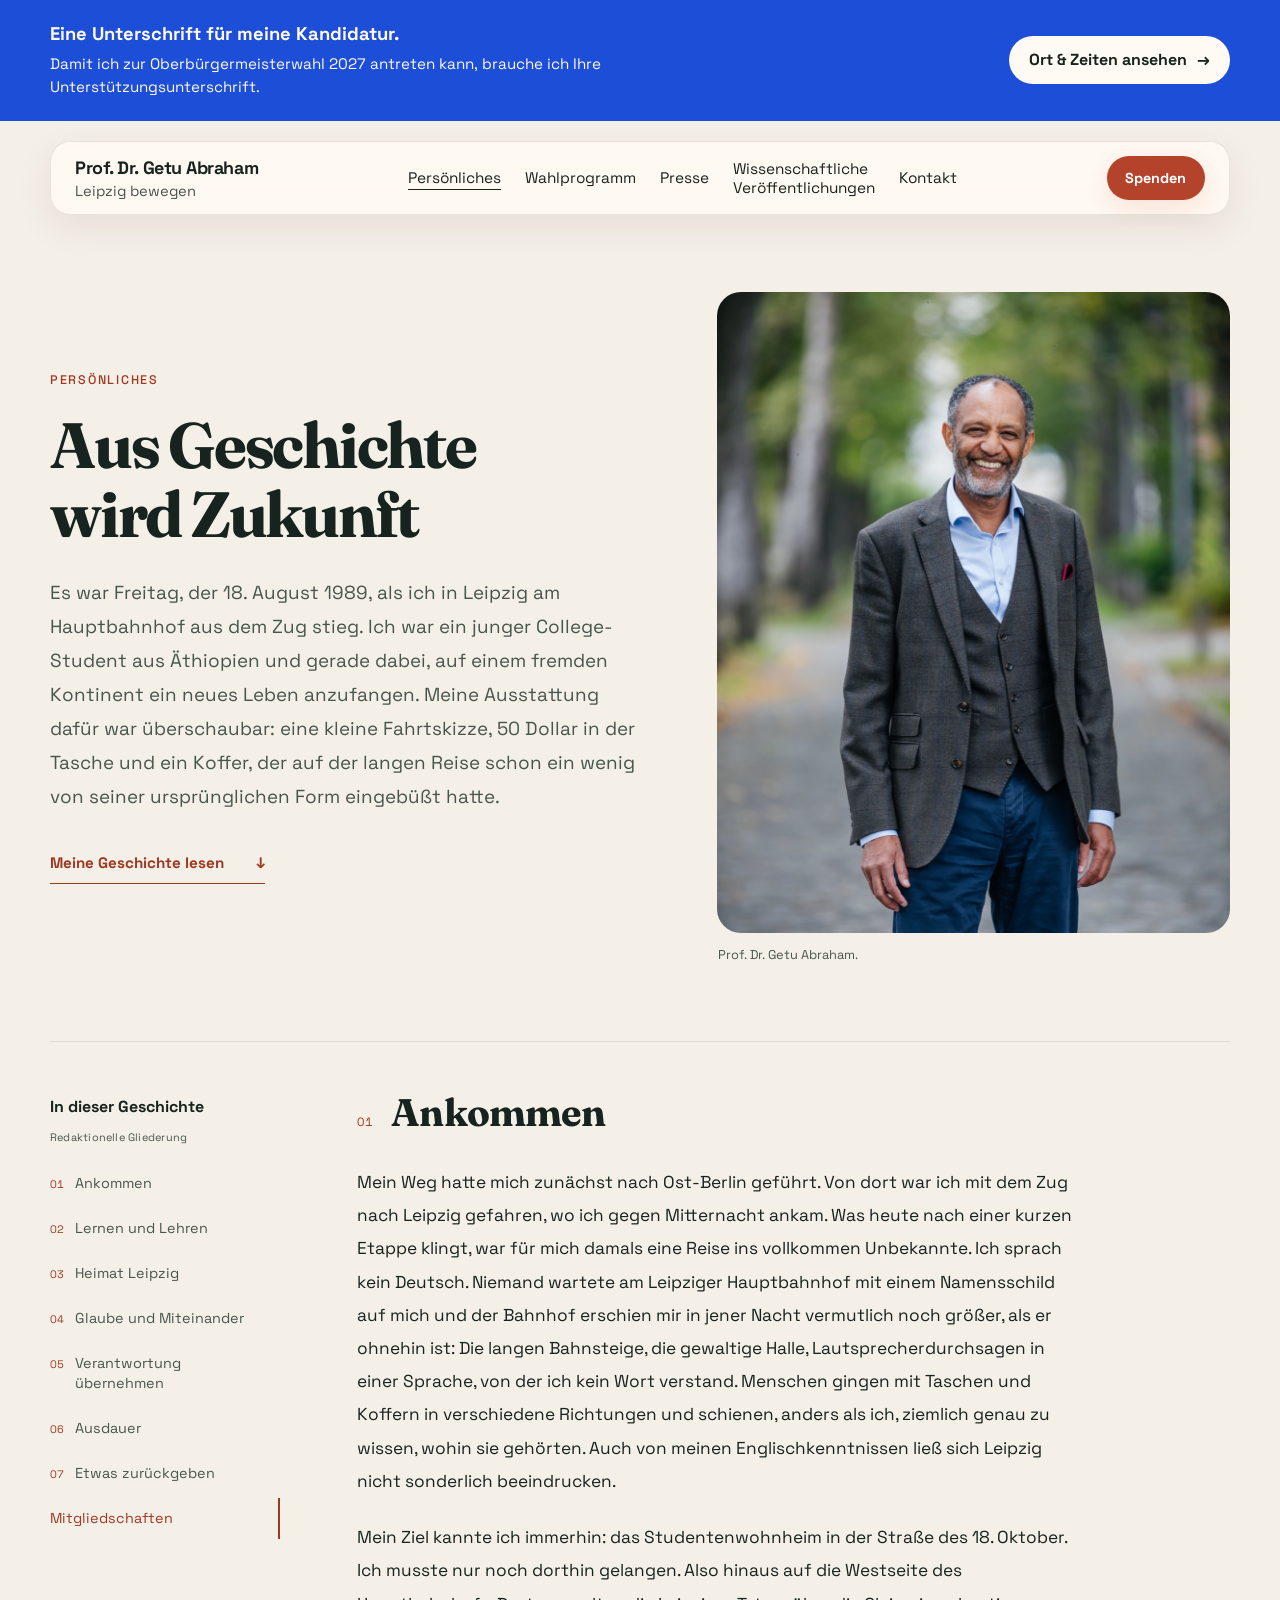
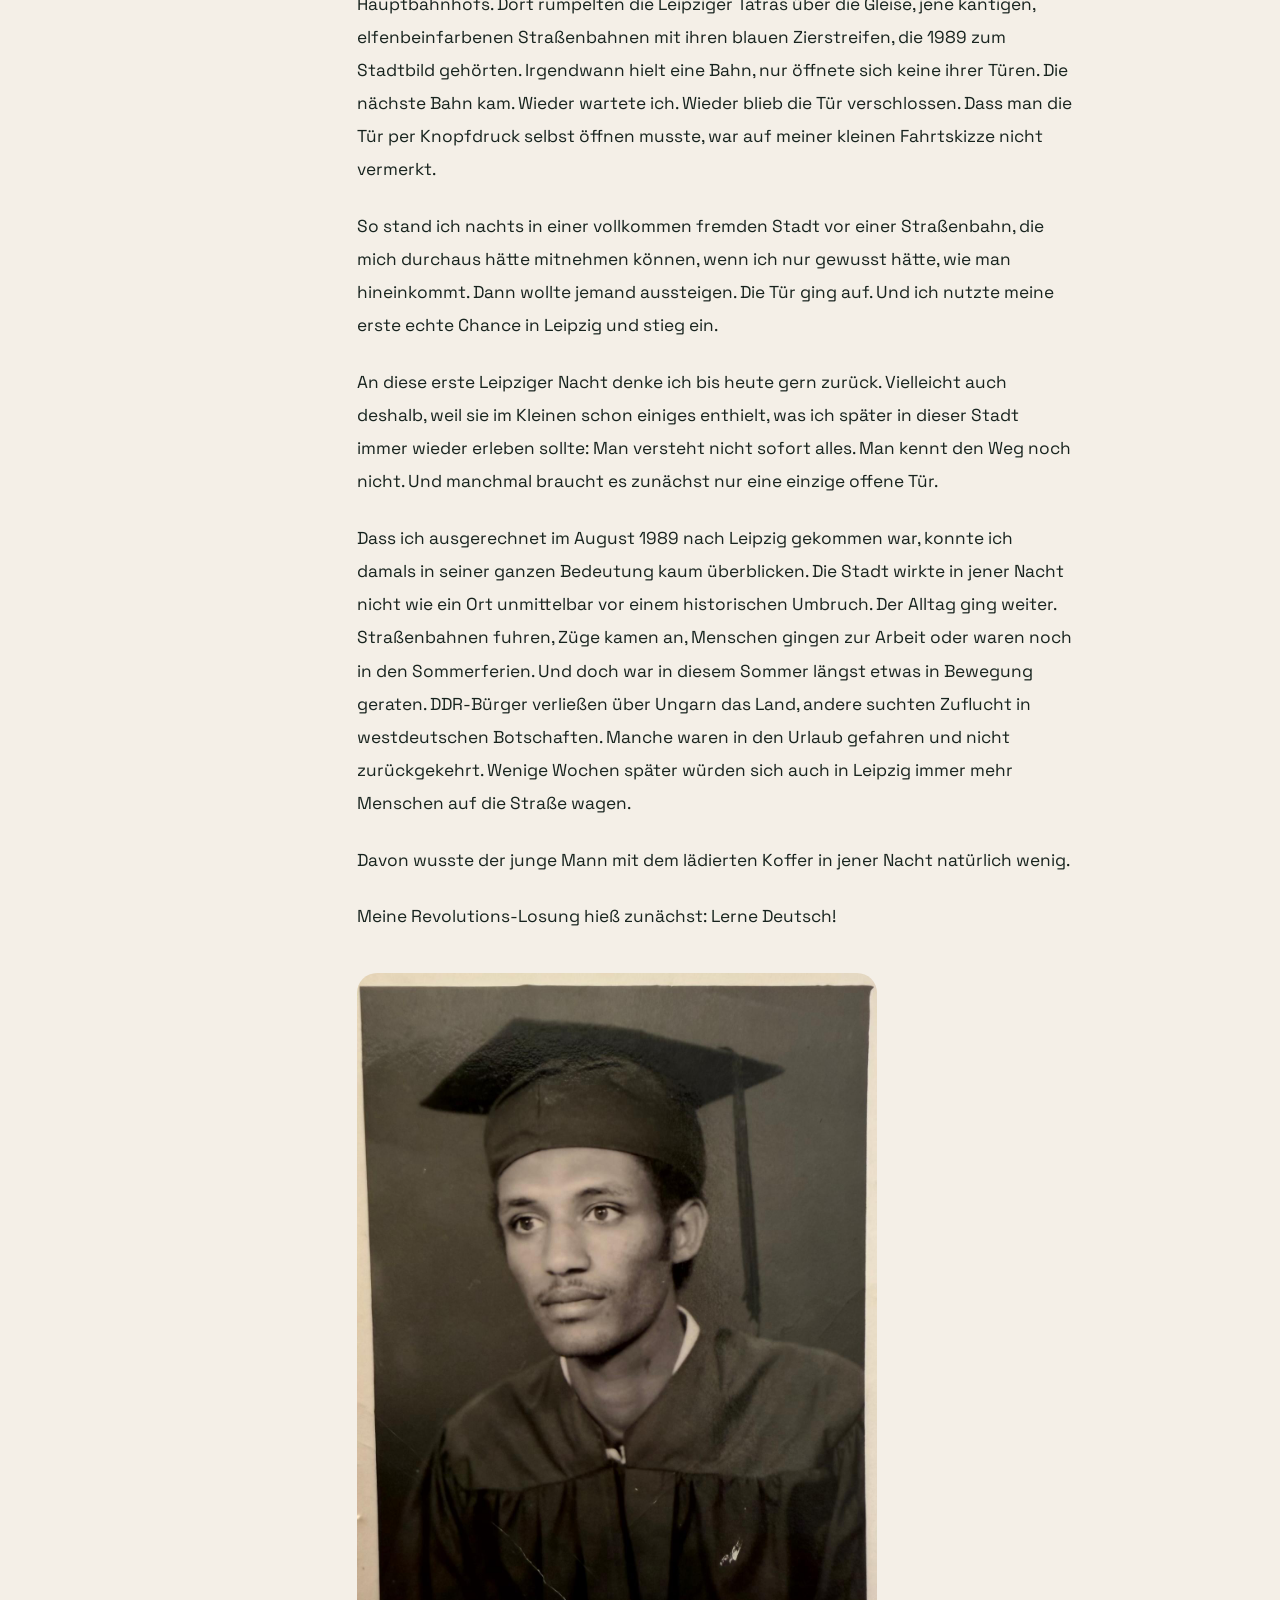
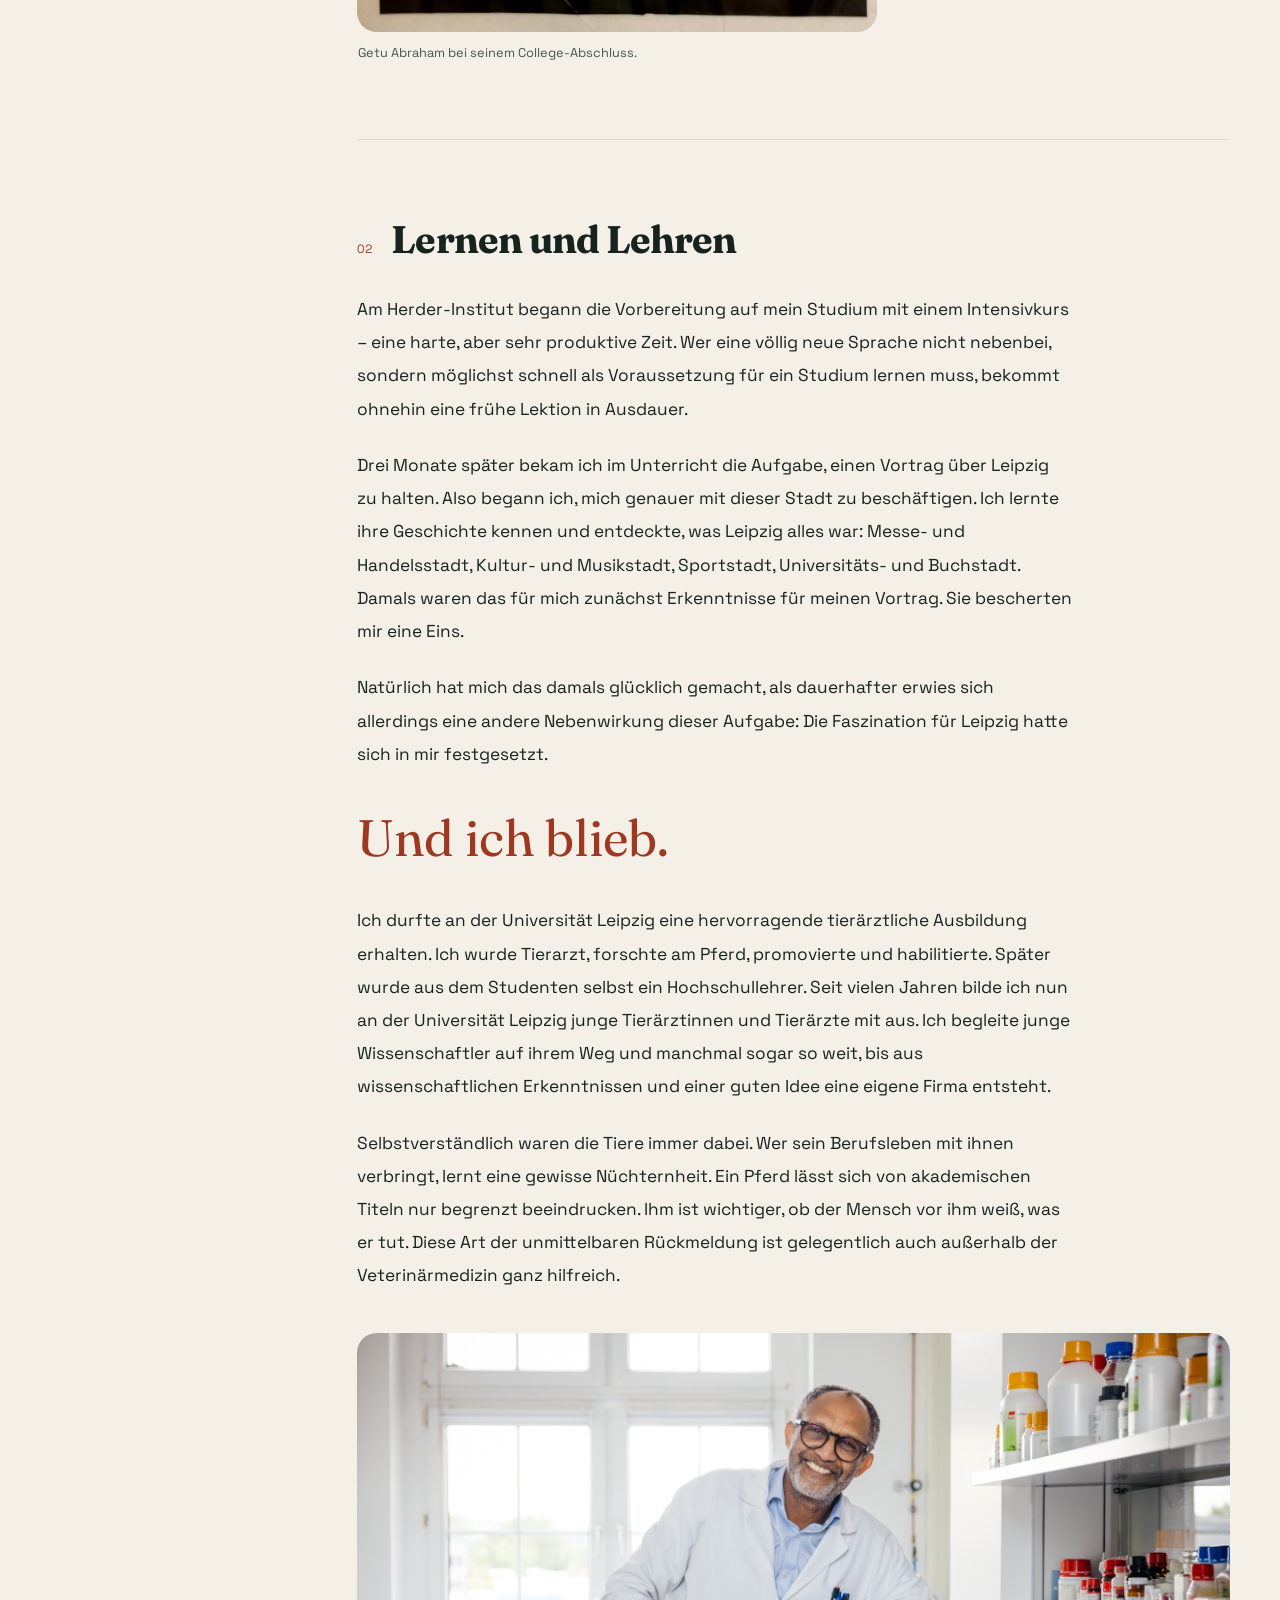
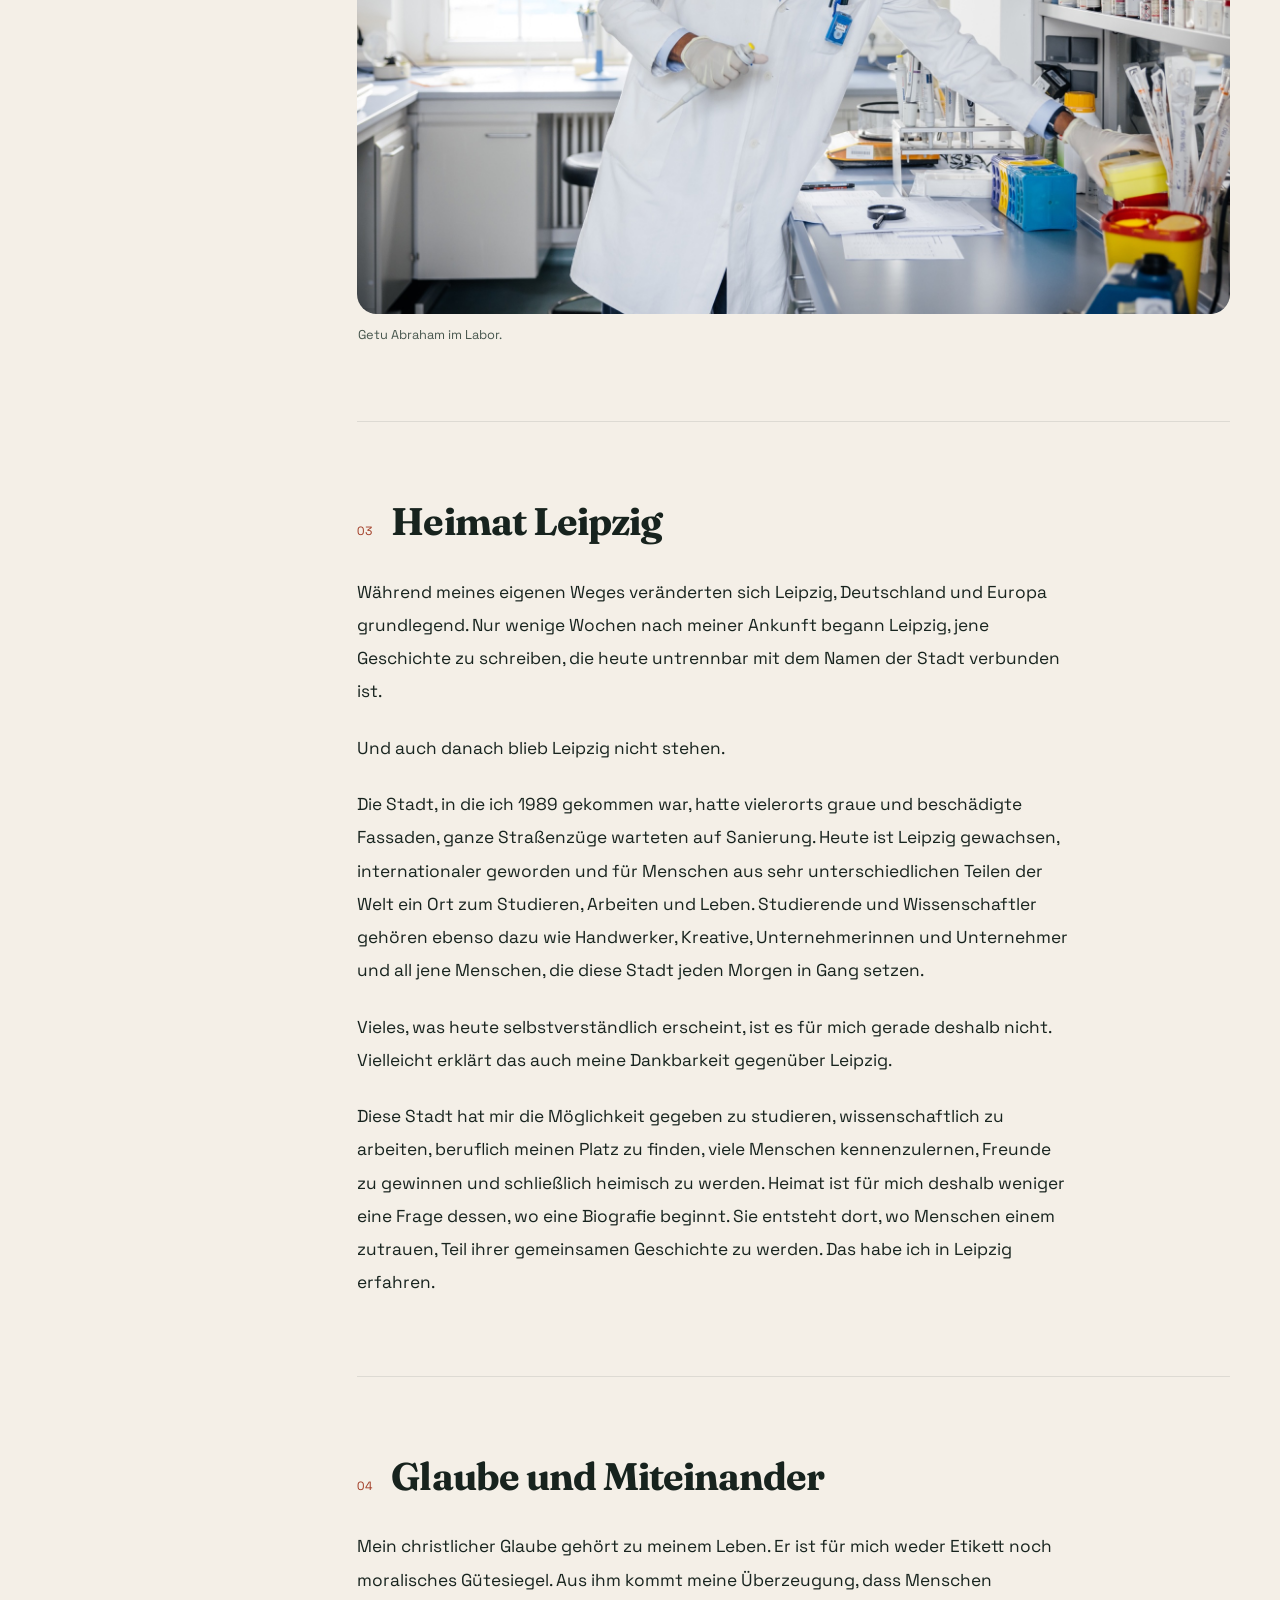
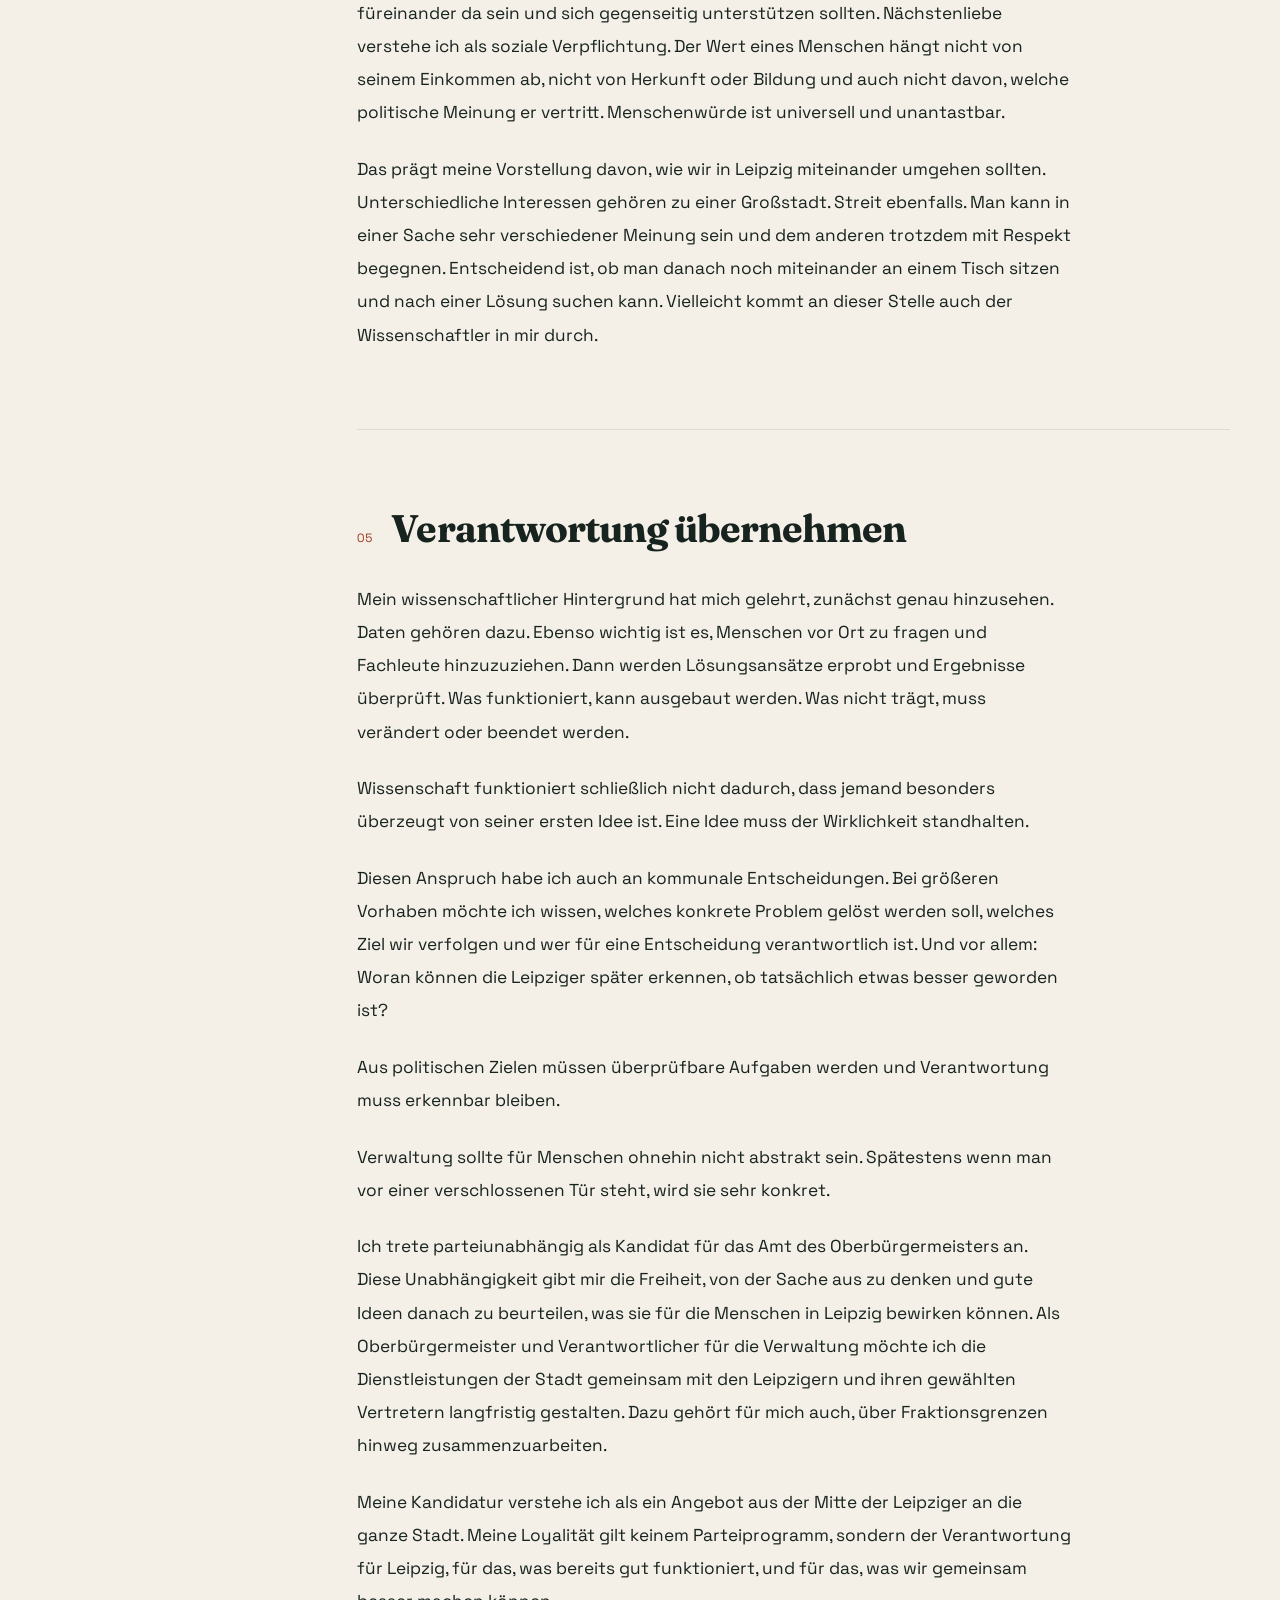
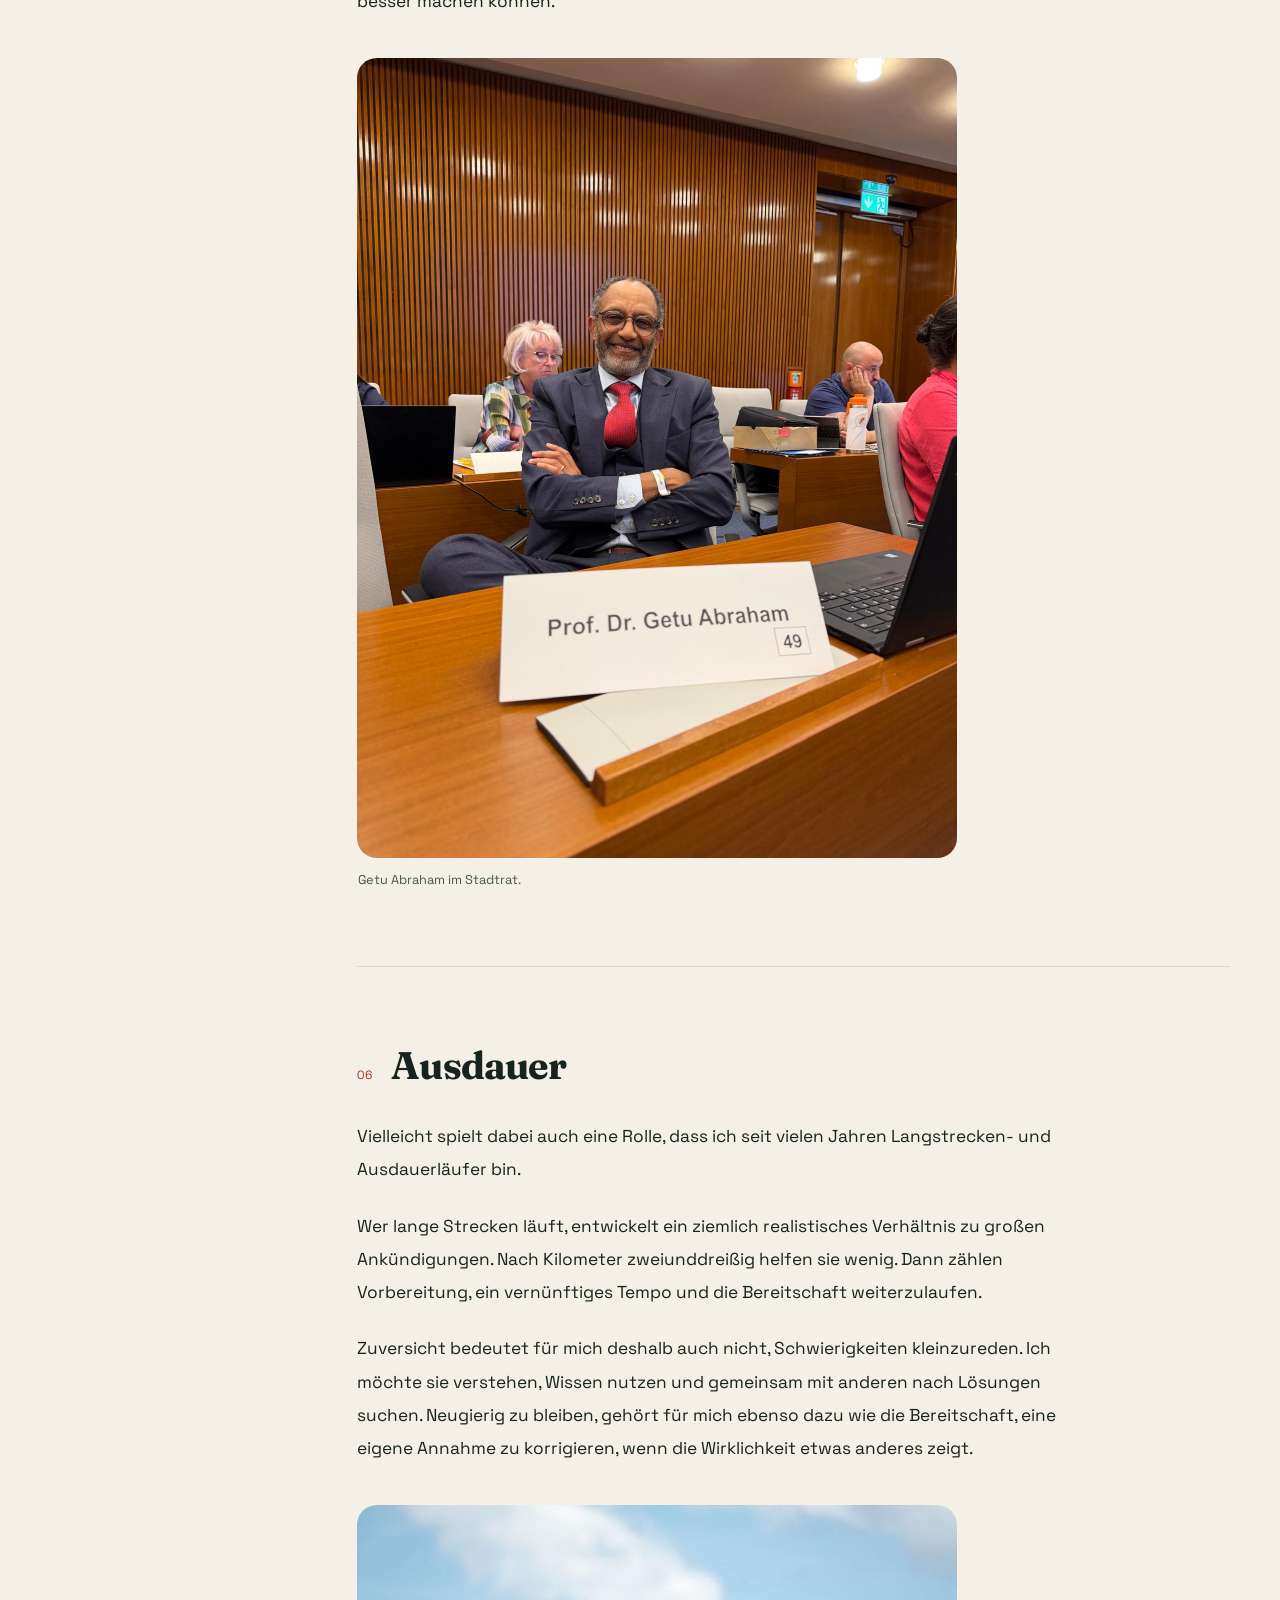
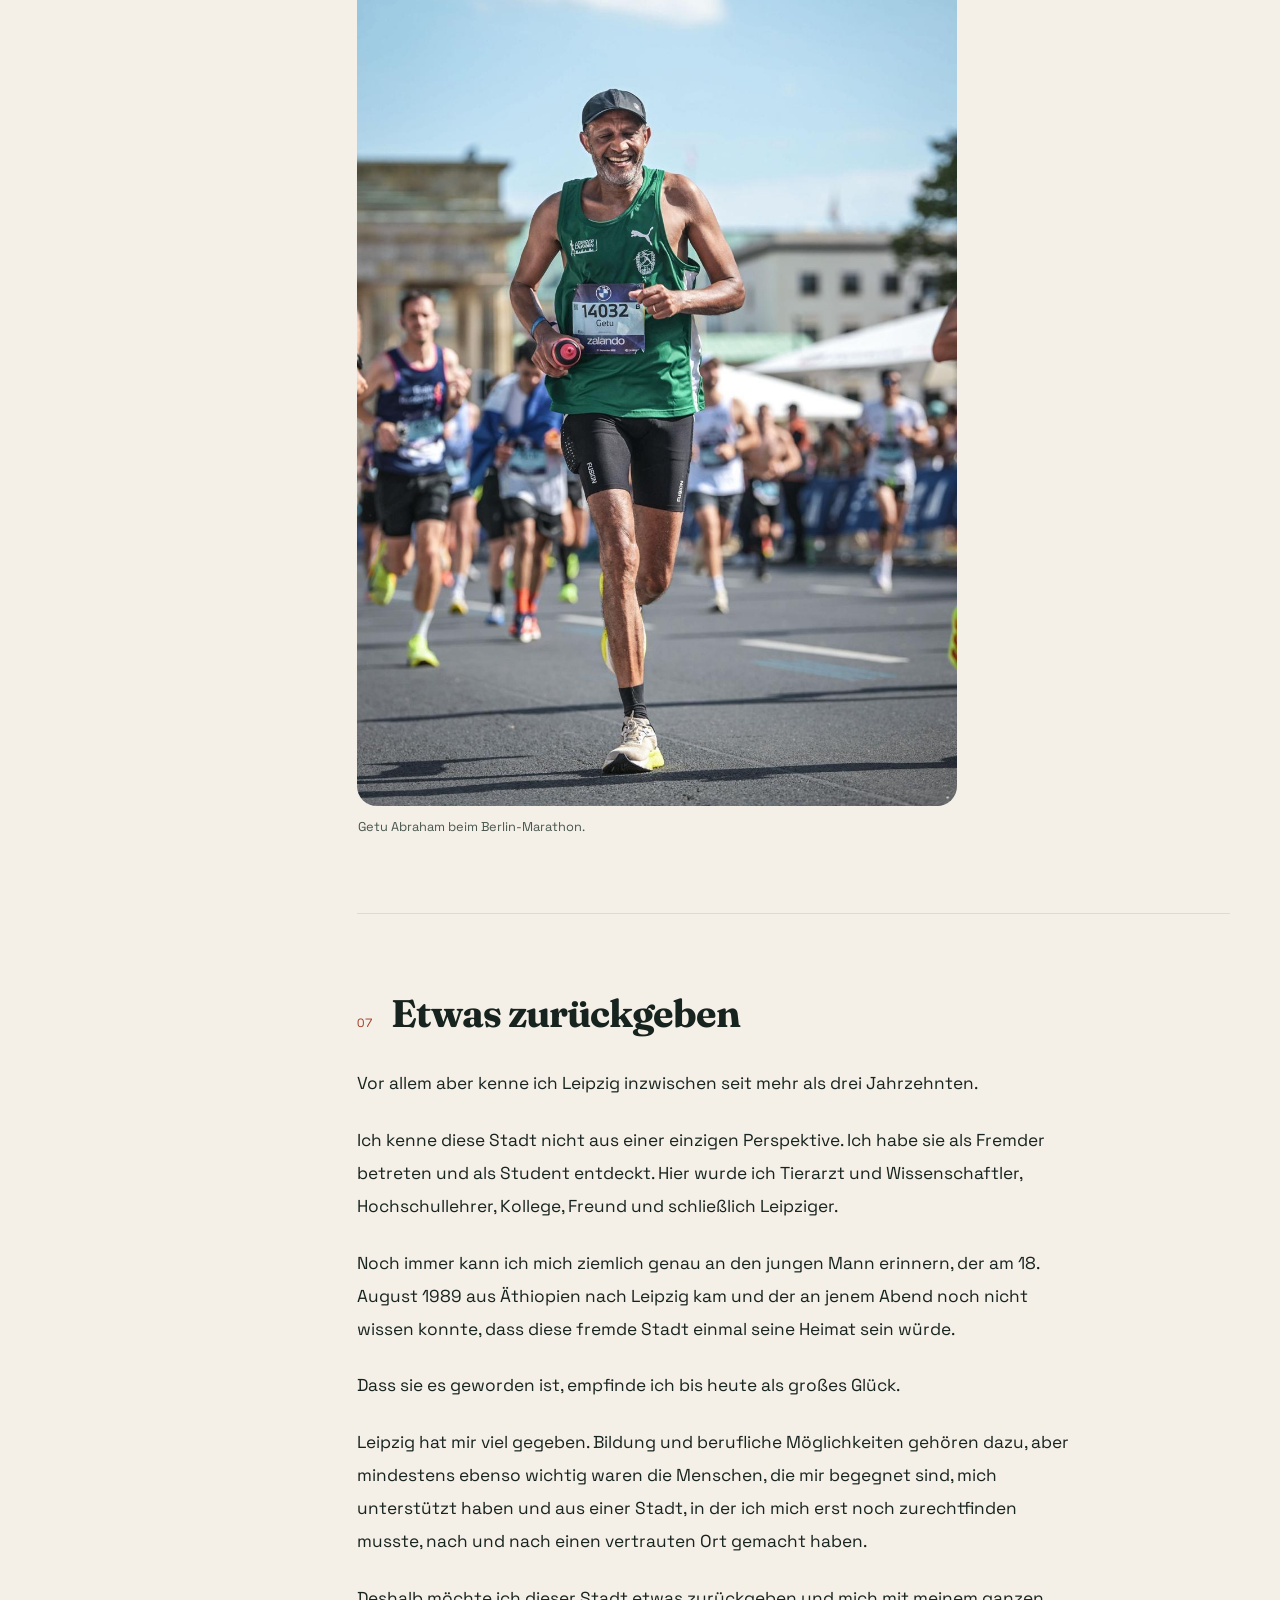
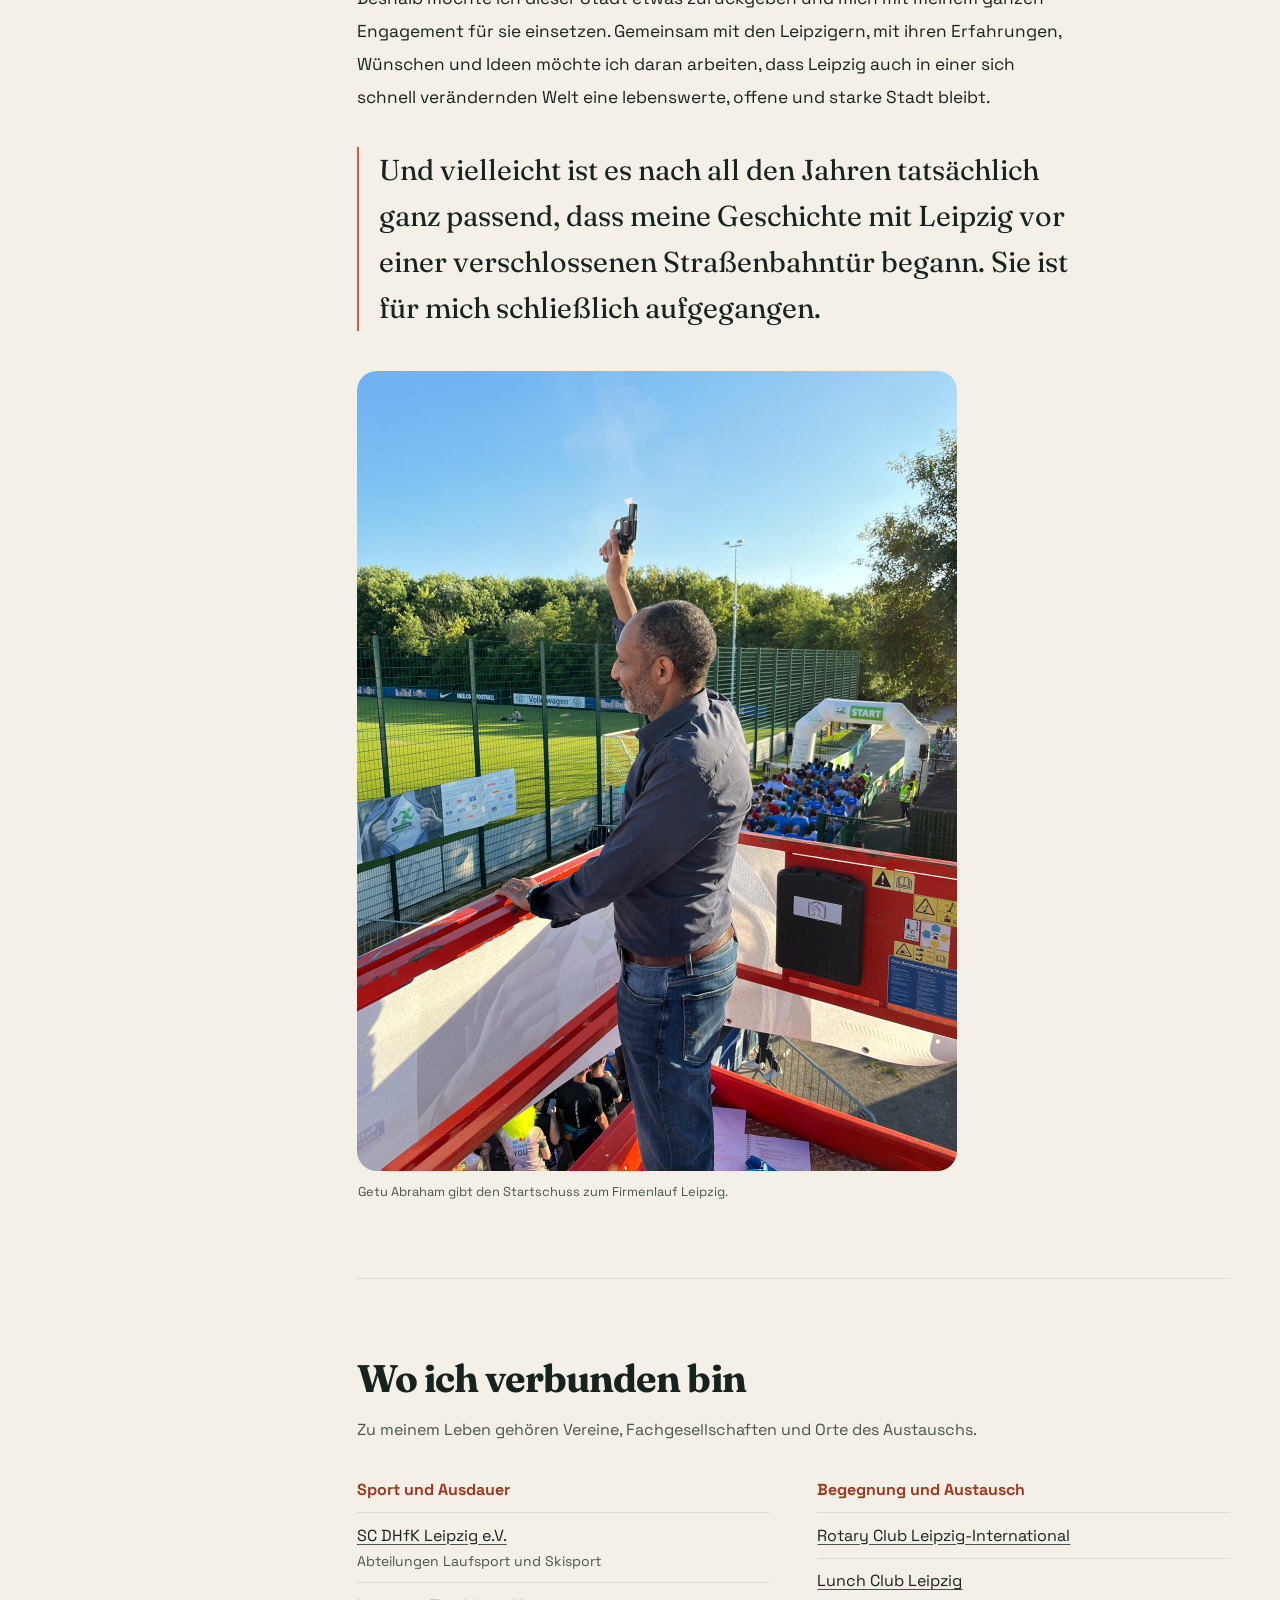
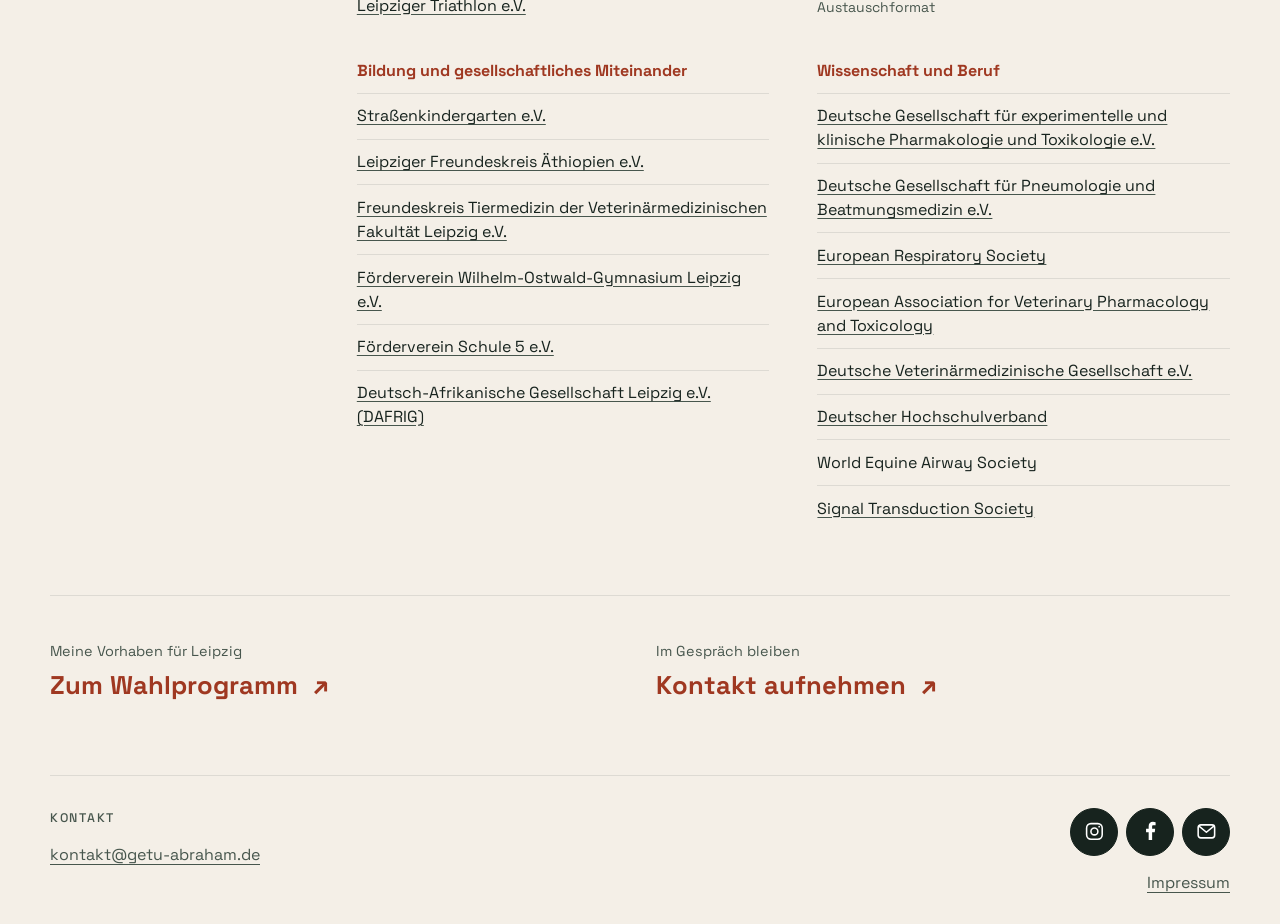
==== commit 852d4768: "Match membership links to the portrait palette" ====
--- a/persoenliches/index.html
+++ b/persoenliches/index.html
@@ -1,7 +1,7 @@
 <!doctype html>
 <html lang="de" class="personal-document"><head><meta charset="utf-8"><meta name="viewport" content="width=device-width,initial-scale=1"><meta name="robots" content="noindex,nofollow"><meta name="theme-color" content="#17231e"><title>Persönliches | Prof. Dr. Getu Abraham</title>
 <link rel="preconnect" href="https://fonts.googleapis.com"><link rel="preconnect" href="https://fonts.gstatic.com" crossorigin><link href="https://fonts.googleapis.com/css2?family=Space+Grotesk:wght@400;500;700&family=Fraunces:wght@600;700&display=swap" rel="stylesheet">
-<link rel="stylesheet" href="../styles.css?v=20261030-01"><link rel="stylesheet" href="personal.css?v=20261116-01"><script src="../script.js?v=20261012-02" defer></script><script src="personal.js?v=20261029-04" defer></script></head>
+<link rel="stylesheet" href="../styles.css?v=20261030-01"><link rel="stylesheet" href="personal.css?v=20261116-02"><script src="../script.js?v=20261012-02" defer></script><script src="personal.js?v=20261029-04" defer></script></head>
 <body class="personal-page"><a class="personal-skip" href="#persoenliches">Zum persönlichen Porträt</a><aside class="signature-banner" aria-labelledby="signature-banner-title">
         <div class="signature-banner__inner">
         <div class="signature-banner__copy">
--- a/persoenliches/personal.css
+++ b/persoenliches/personal.css
@@ -115,6 +115,7 @@
 }
 
 .membership-group a {
+  color: var(--ink);
   text-decoration: underline;
   text-decoration-color: var(--muted);
   text-underline-offset: .19em;
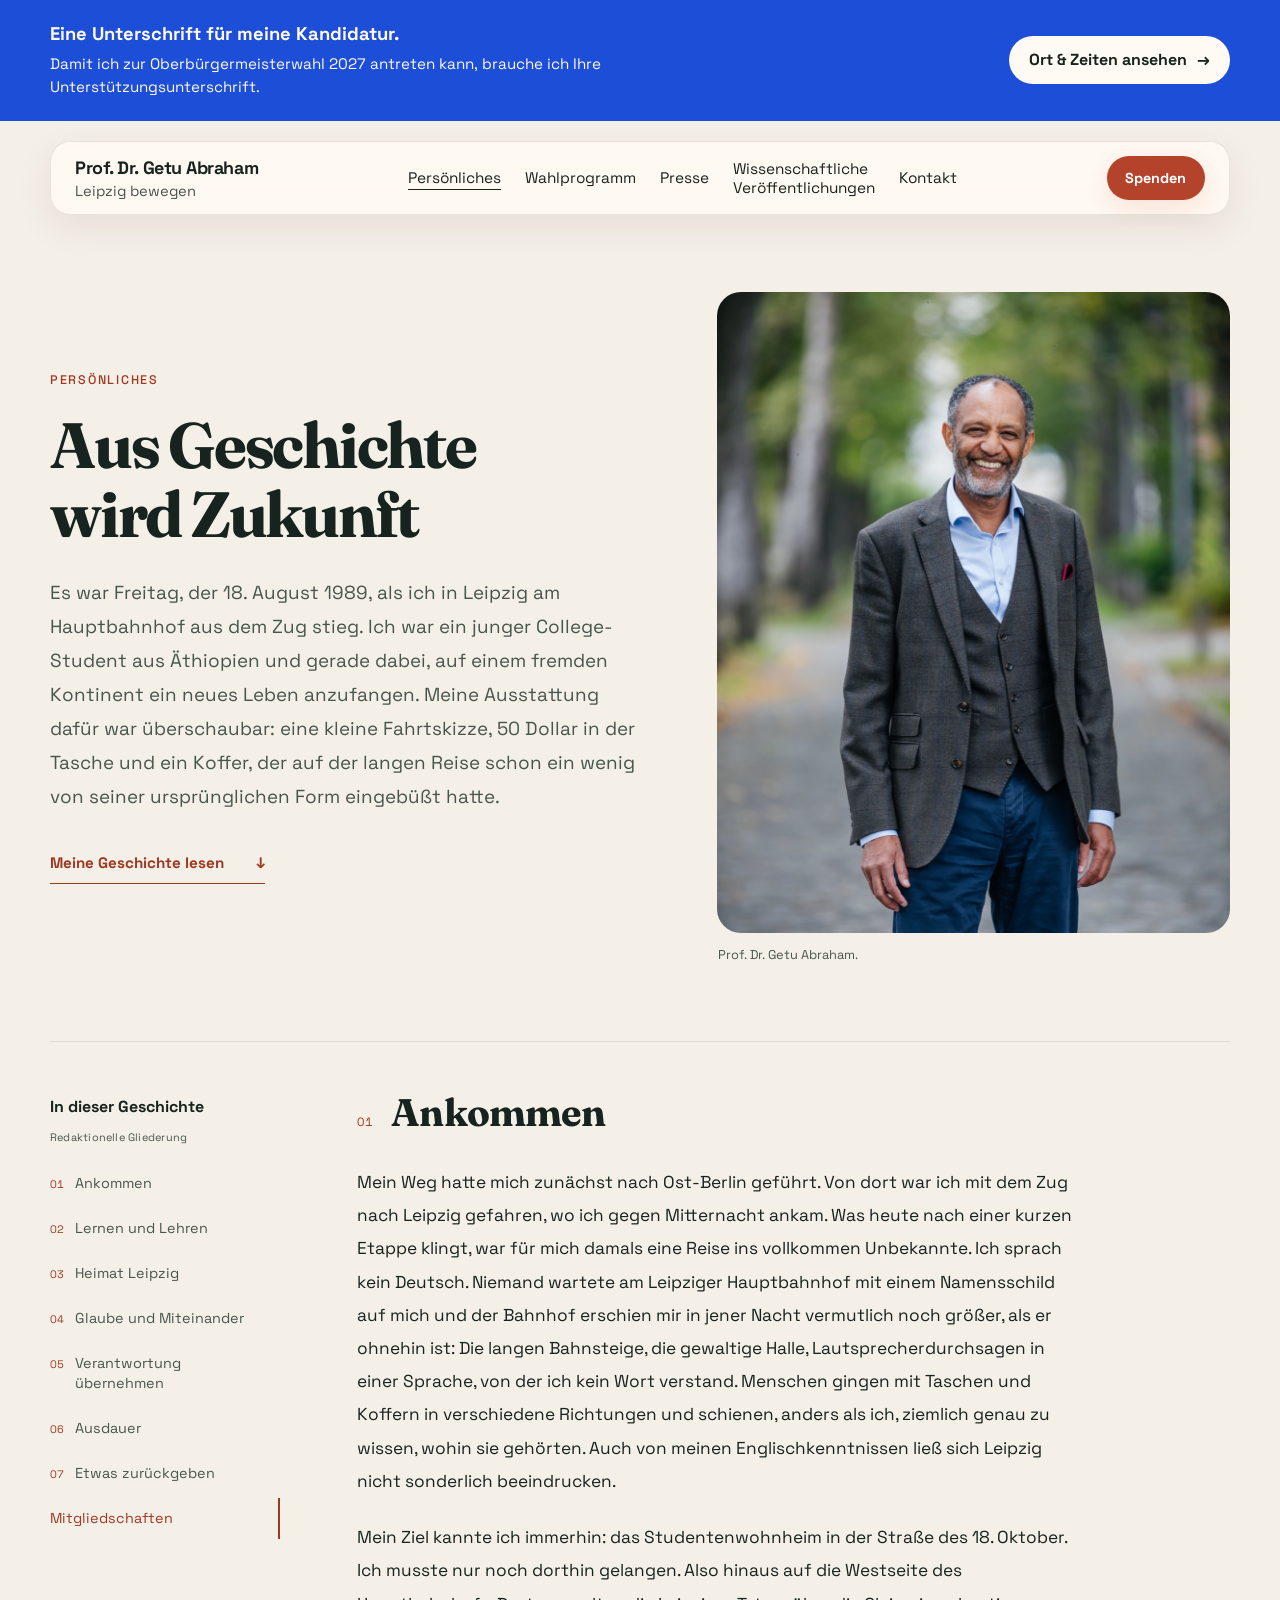
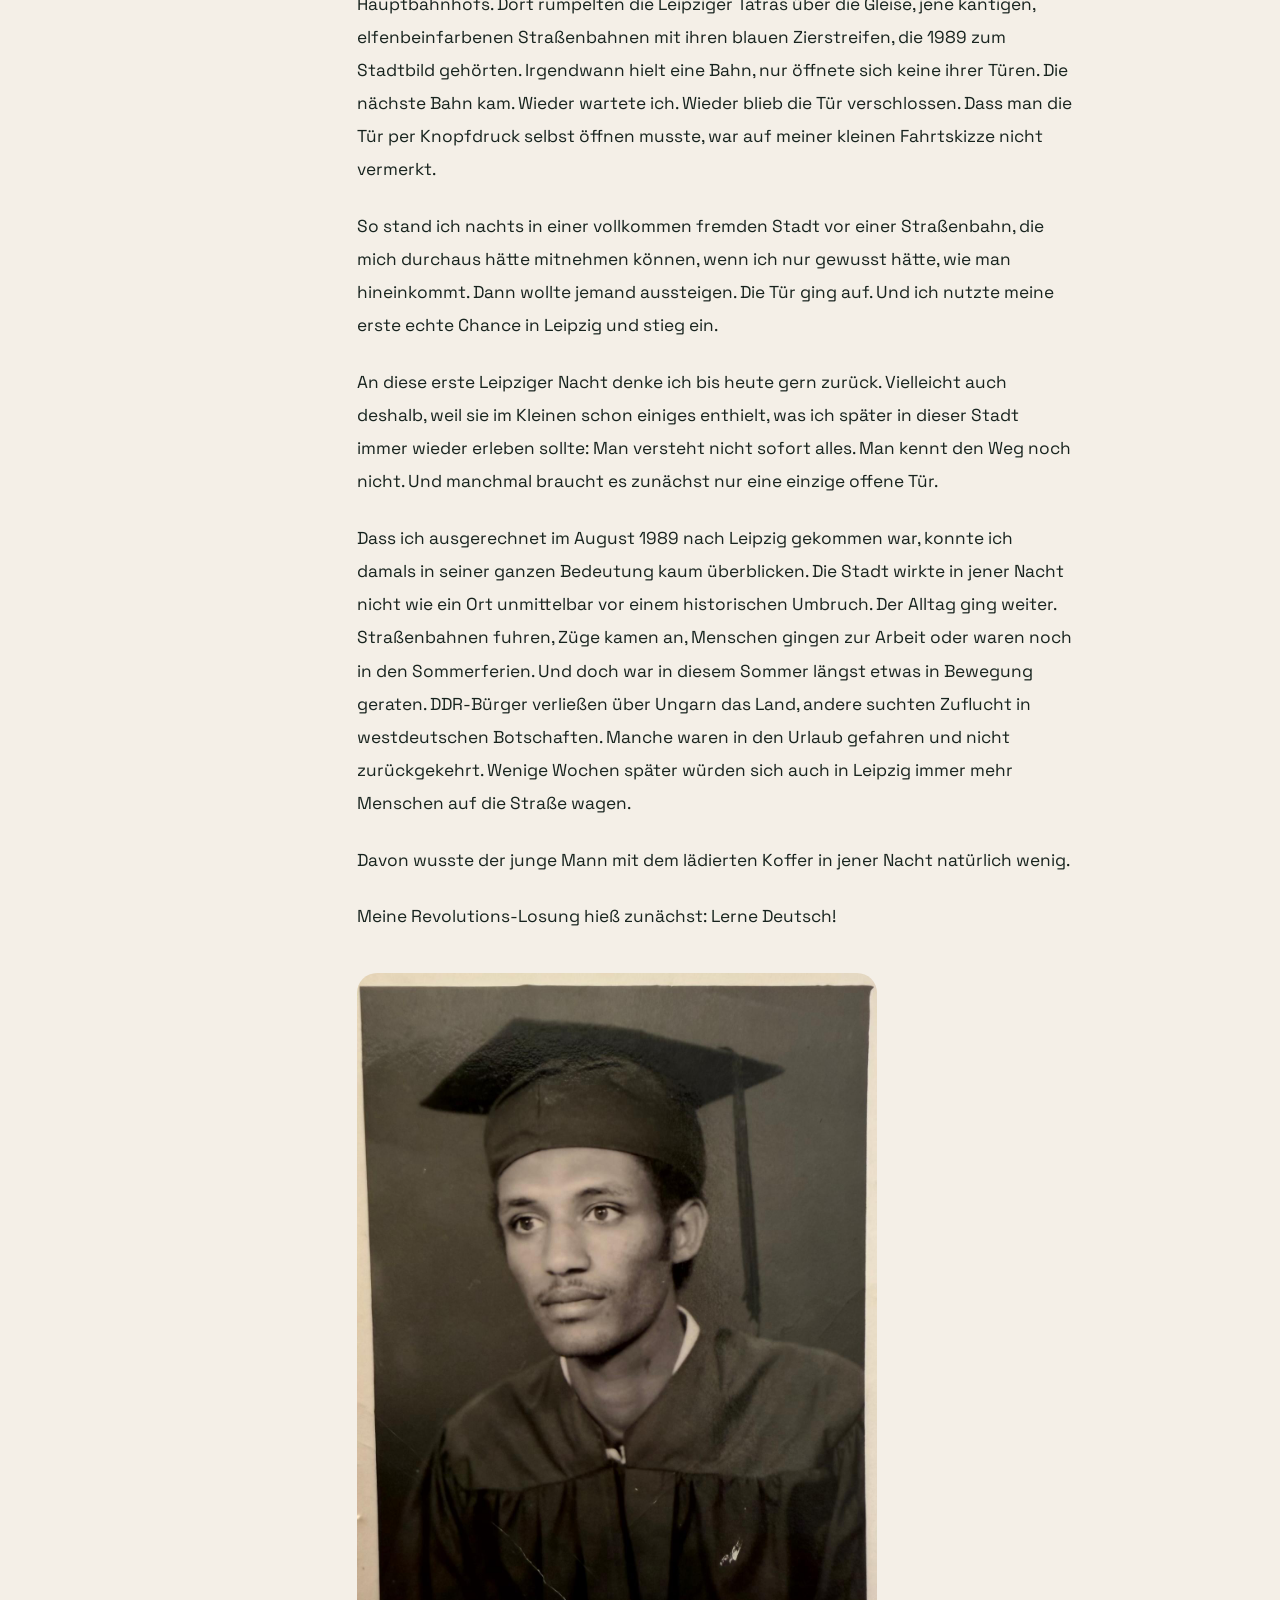
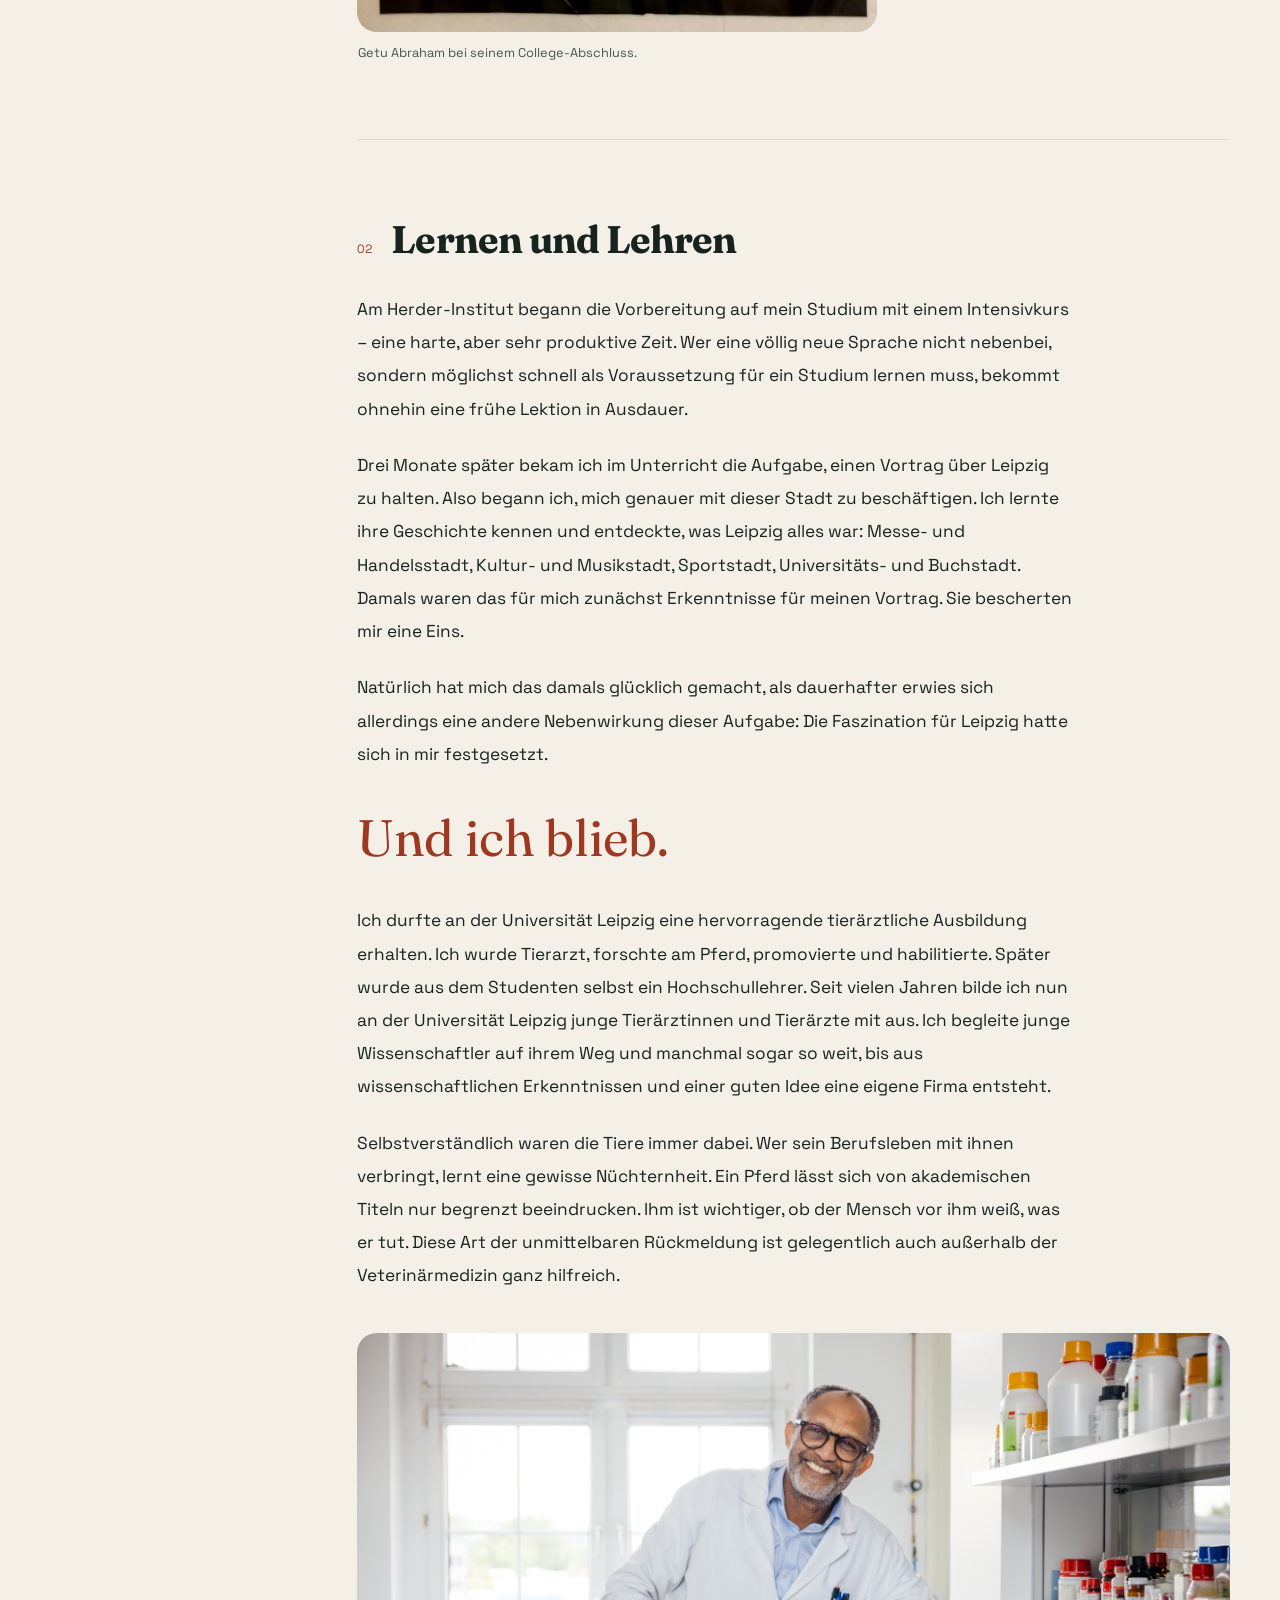
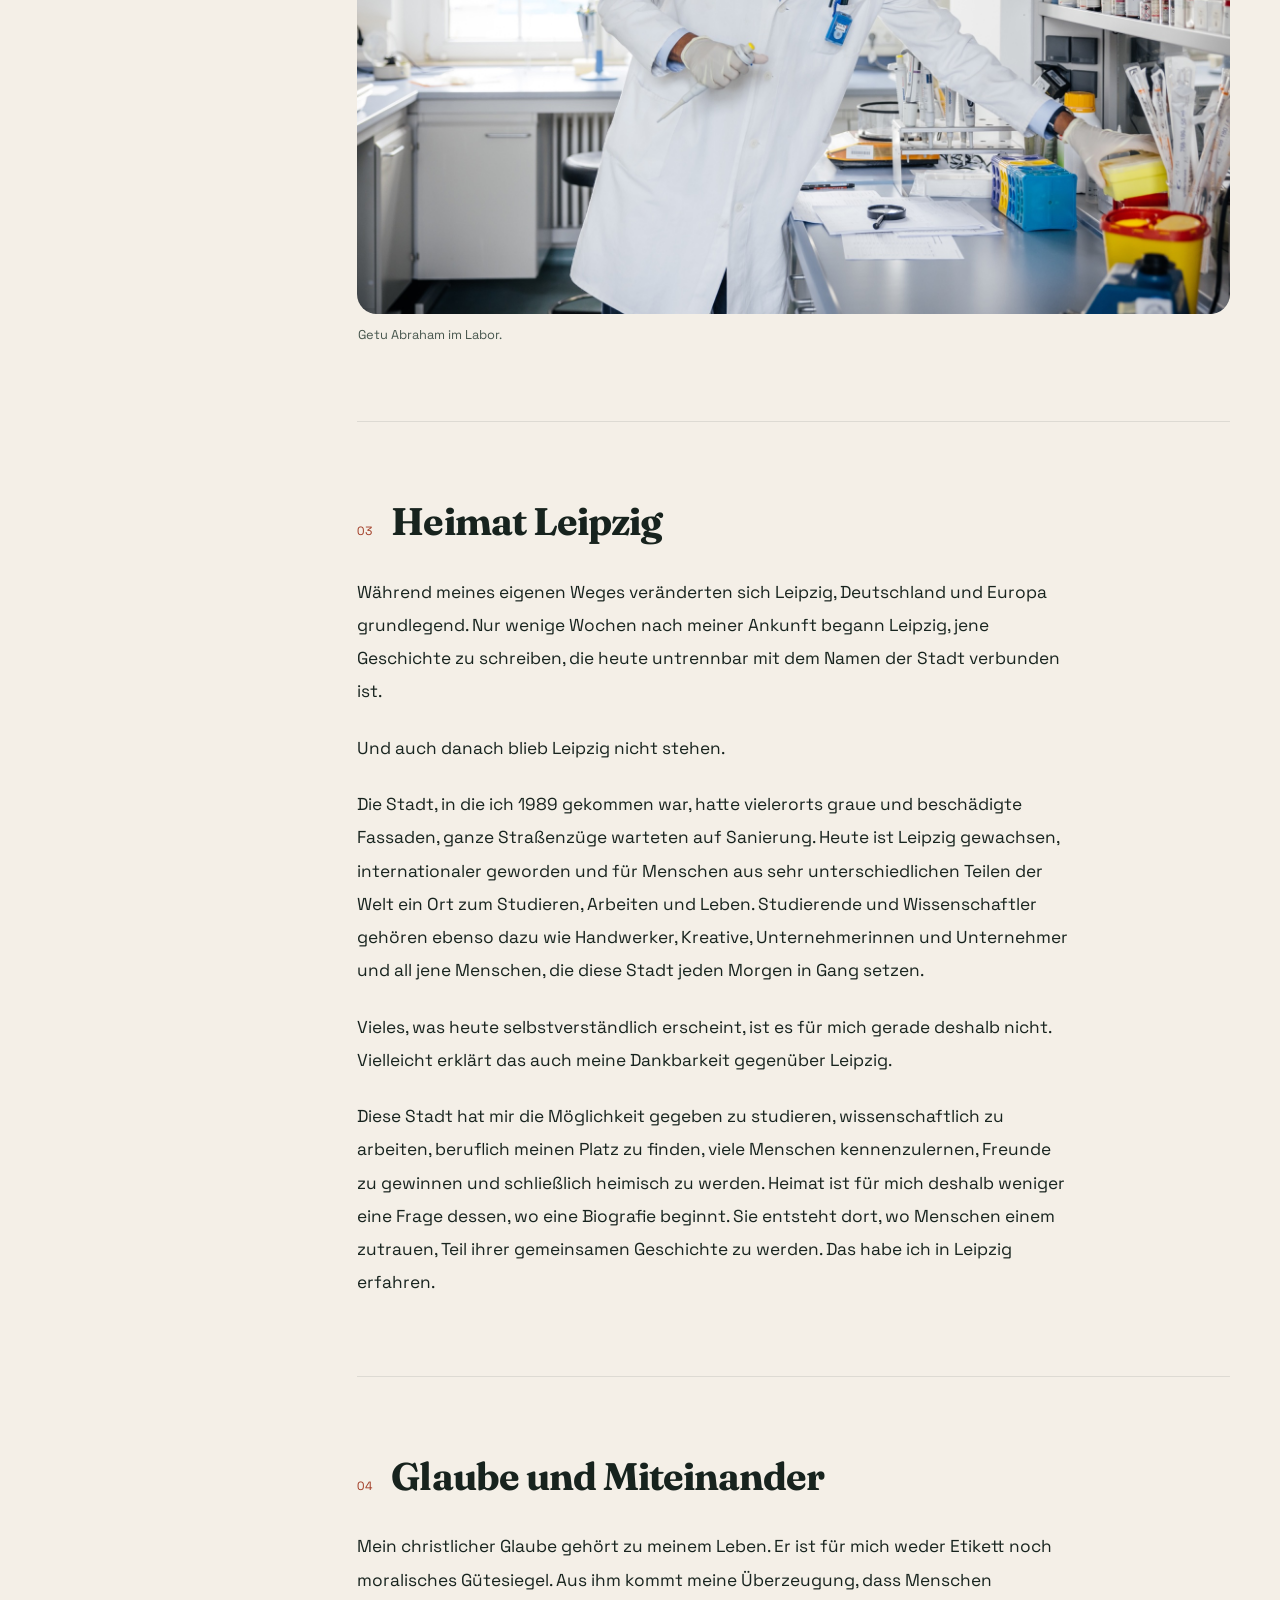
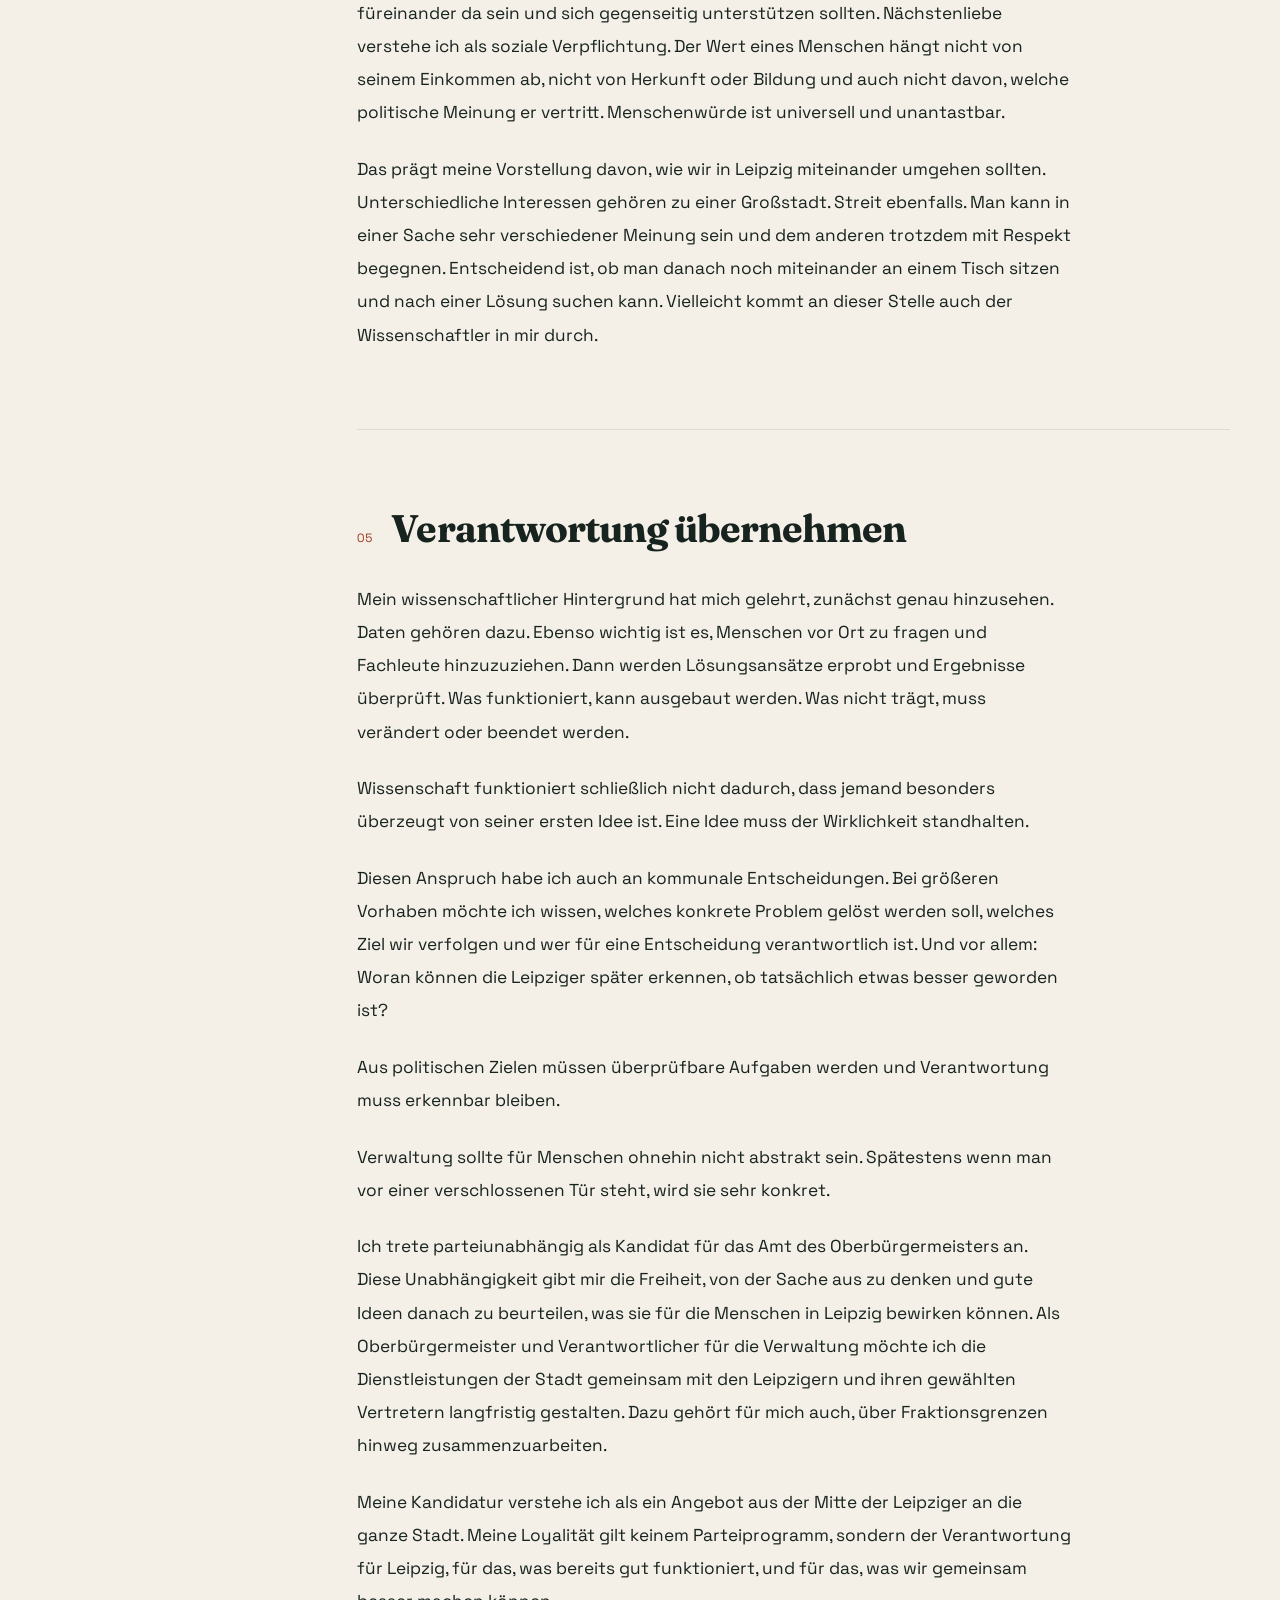
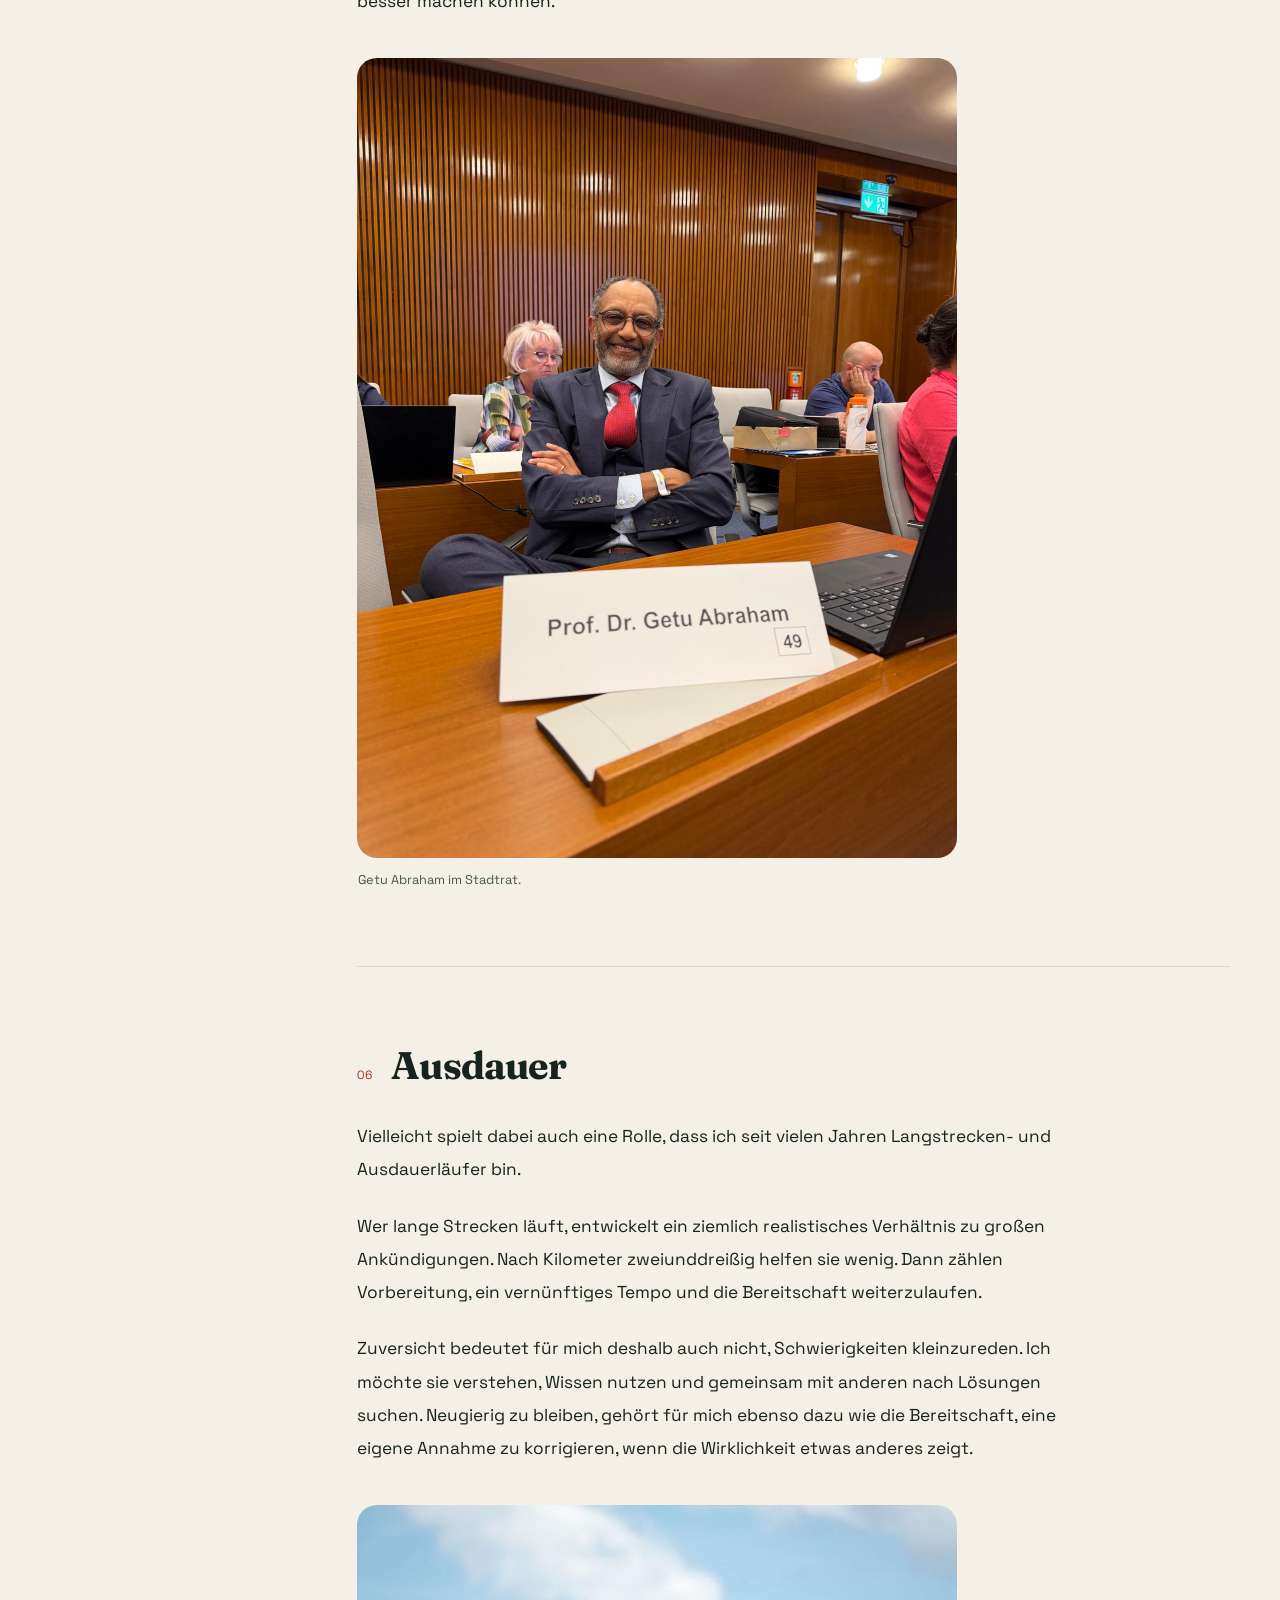
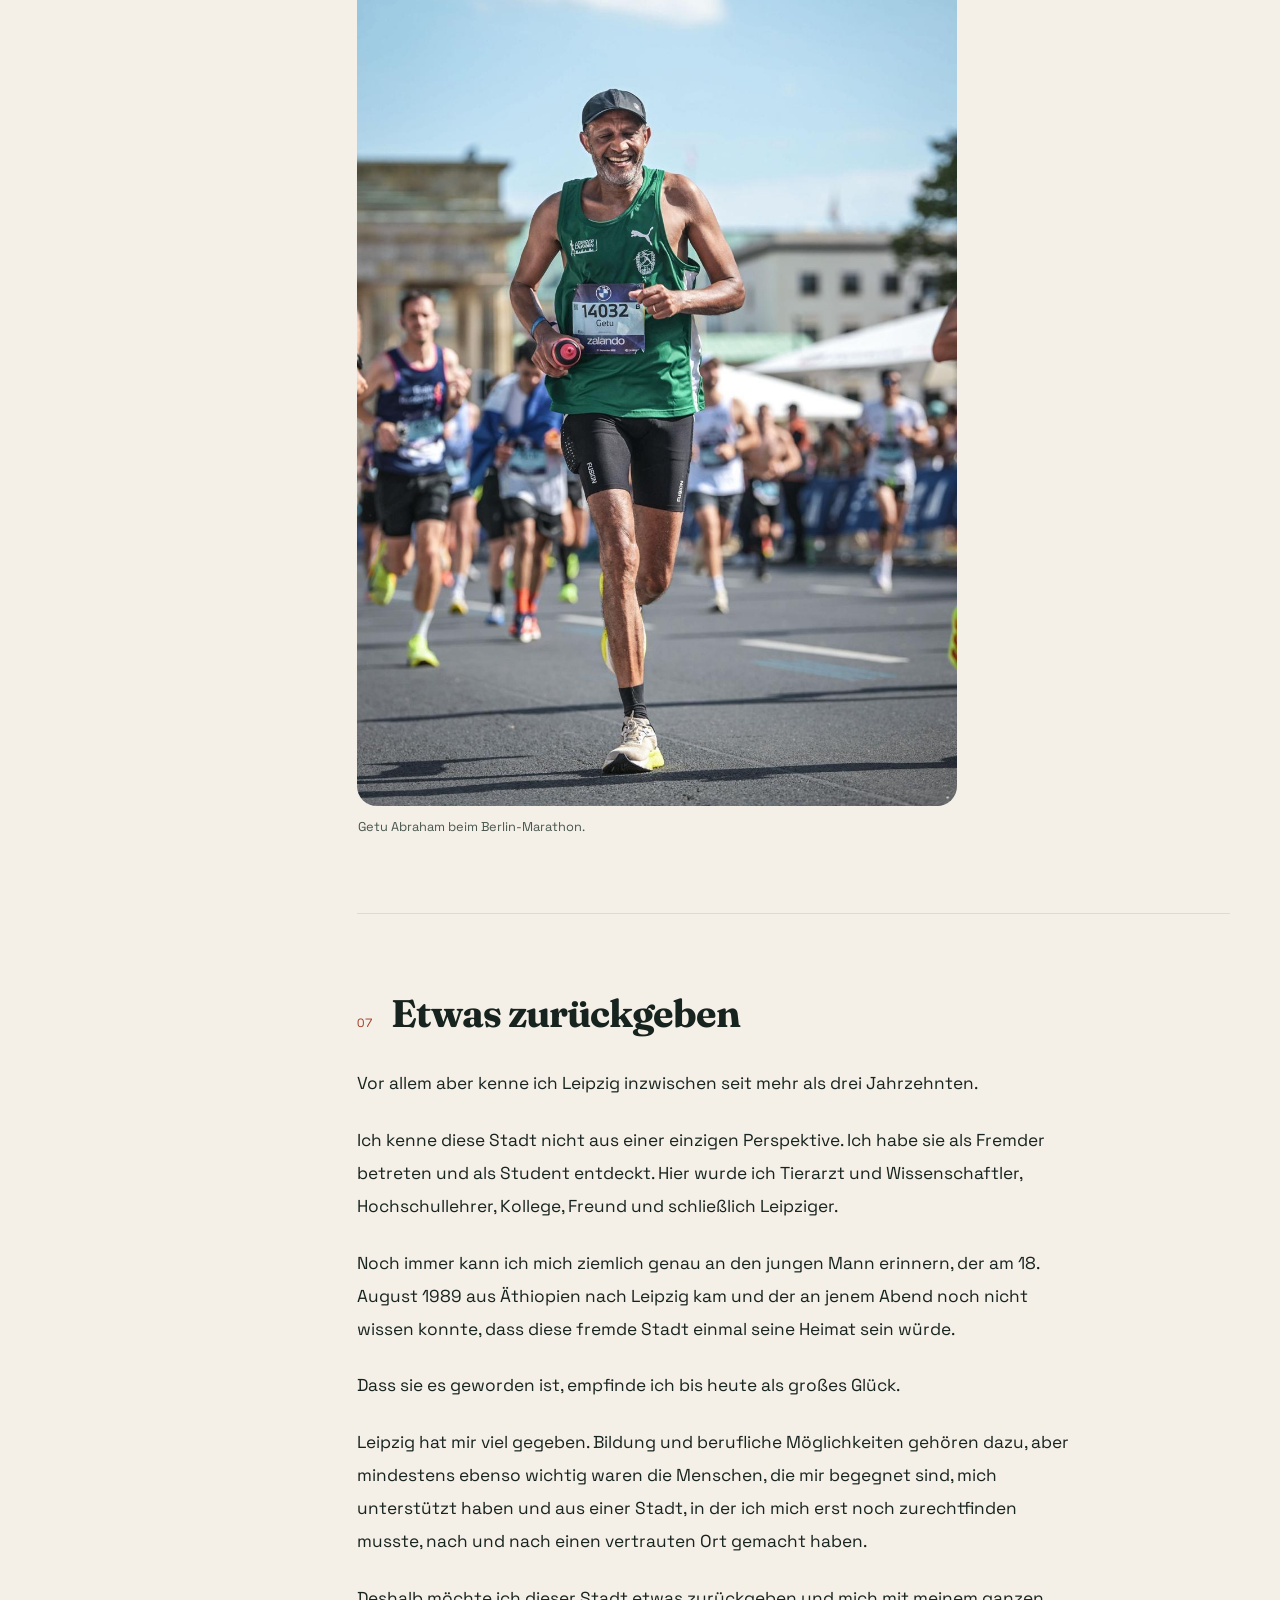
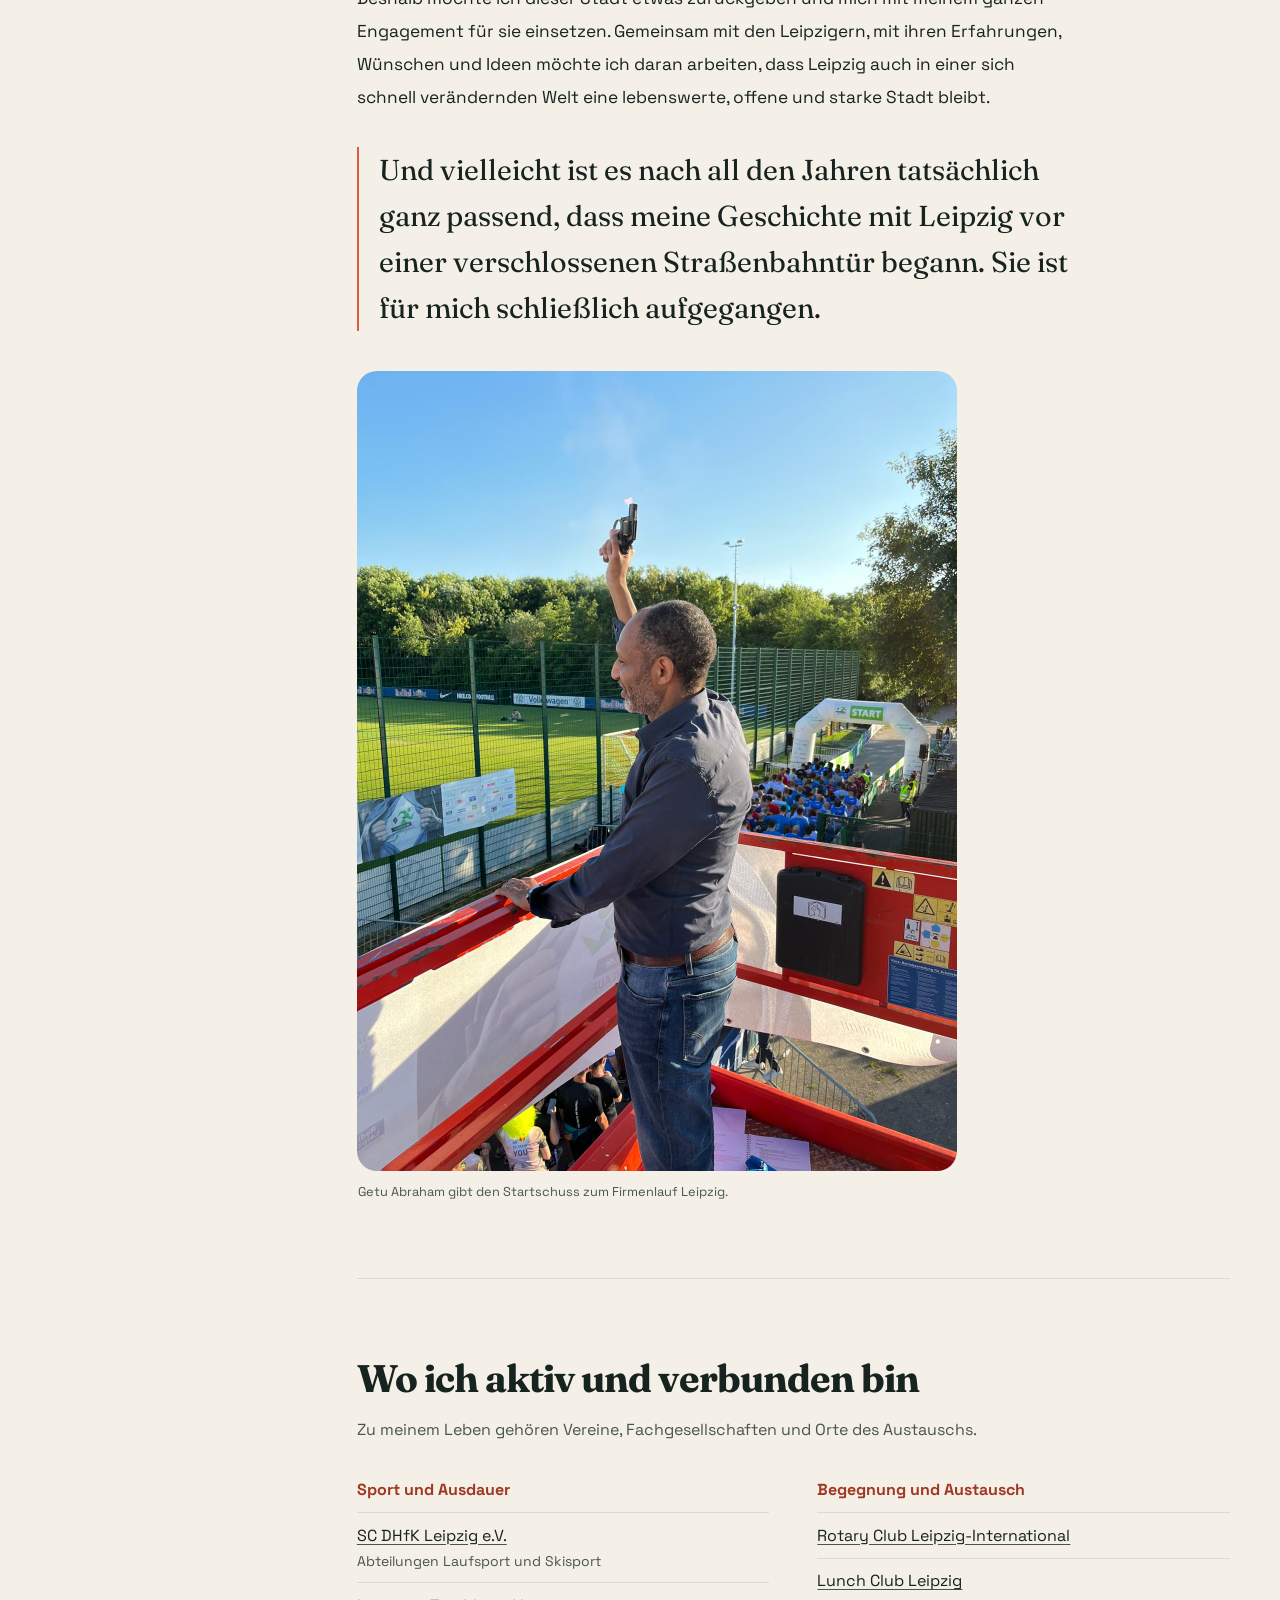
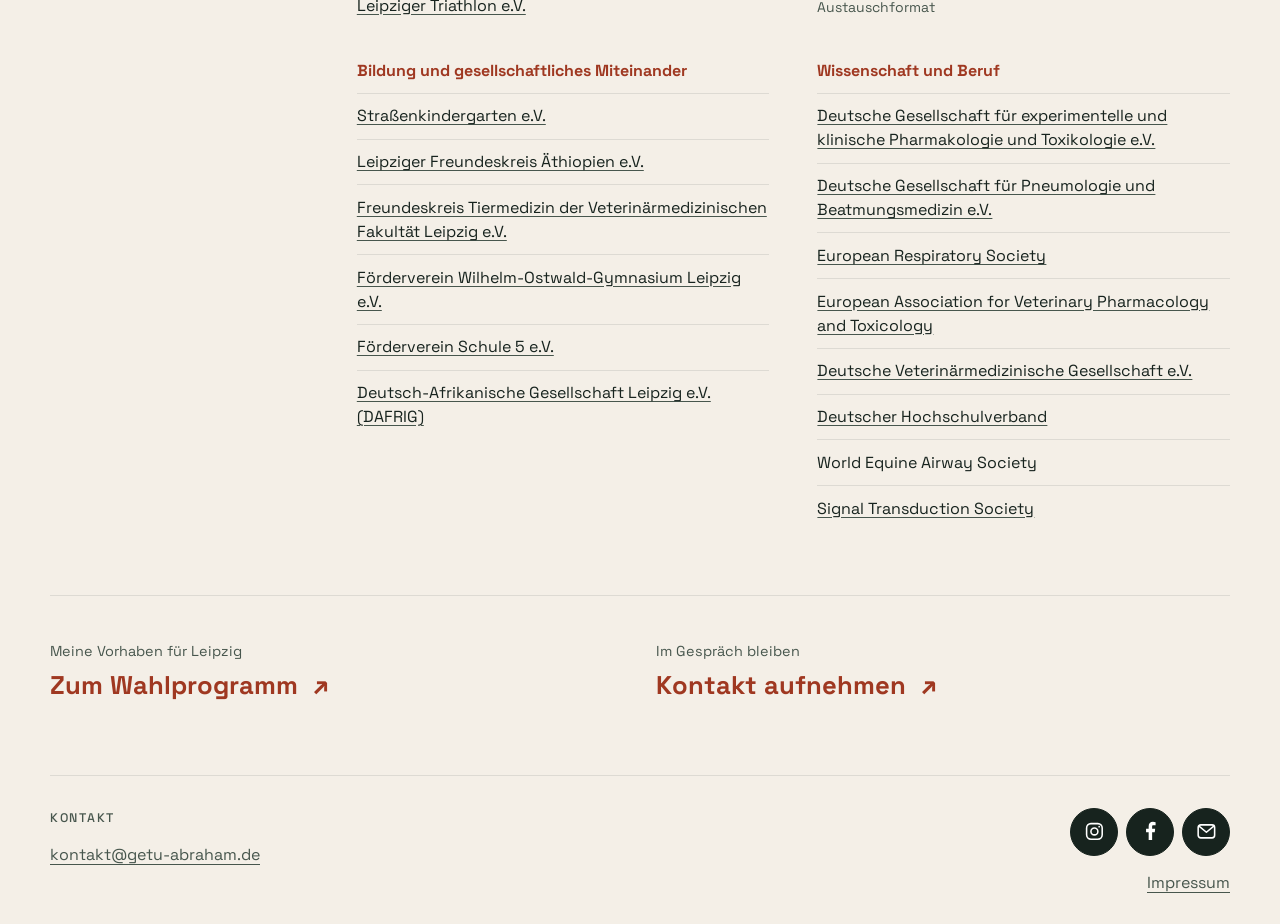
==== commit 76f64d8c: "Set separate headings for the membership ticker and overview" ====
--- a/persoenliches/index.html
+++ b/persoenliches/index.html
@@ -62,7 +62,7 @@
 <p data-source-p="43" class="story-ending">Und vielleicht ist es nach all den Jahren tatsächlich ganz passend, dass meine Geschichte mit Leipzig vor einer verschlossenen Straßenbahntür begann. Sie ist für mich schließlich aufgegangen. </p></div><figure class="story-photo photo-documentary"><img src="./bilder/getu-startschuss-leipzig.jpg" alt="Getu Abraham gibt mit erhobener Startpistole den Startschuss zum Firmenlauf Leipzig." width="1200" height="1600" decoding="async" loading="lazy"><figcaption>Getu Abraham gibt den Startschuss zum Firmenlauf Leipzig.</figcaption></figure></section>
 <section class="story-chapter personal-memberships" id="mitgliedschaften" aria-labelledby="heading-mitgliedschaften">
   <header class="chapter-heading">
-    <h2 id="heading-mitgliedschaften" tabindex="-1">Wo ich verbunden bin</h2>
+    <h2 id="heading-mitgliedschaften" tabindex="-1">Wo ich aktiv und verbunden bin</h2>
   </header>
   <p class="membership-intro">Zu meinem Leben gehören Vereine, Fachgesellschaften und Orte des Austauschs.</p>
   <div class="membership-grid">
--- a/styles.css
+++ b/styles.css
@@ -1652,7 +1652,150 @@
   overflow-wrap: anywhere;
 }
 
+.profile-memberships-action {
+  white-space: nowrap;
+}
+
 .profile-memberships a:focus-visible {
   outline: 2px solid var(--accent-dark);
   outline-offset: 4px;
 }
+
+.membership-ticker {
+  margin-top: clamp(1.75rem, 4vw, 3rem);
+}
+
+.membership-ticker-heading {
+  display: flex;
+  flex-wrap: wrap;
+  align-items: center;
+  justify-content: space-between;
+  gap: 0 1rem;
+  margin-bottom: .4rem;
+}
+
+.membership-ticker-heading h3 {
+  flex: 1 1 8rem;
+  min-width: 0;
+  margin: 0;
+  overflow-wrap: anywhere;
+  color: var(--muted);
+  font: inherit;
+  font-weight: 600;
+}
+
+.membership-ticker-toggle {
+  flex: 0 0 auto;
+  min-height: 44px;
+  min-width: 6.5rem;
+  padding: .3rem .6rem;
+  border: 0;
+  background: transparent;
+  color: var(--accent-dark);
+  font: inherit;
+  font-size: .9rem;
+  text-align: right;
+  text-decoration: underline;
+  text-underline-offset: .2em;
+  cursor: pointer;
+}
+
+.membership-ticker-toggle:focus-visible {
+  outline: 2px solid var(--accent-dark);
+  outline-offset: 2px;
+}
+
+.membership-ticker-names {
+  border-block: 1px solid var(--line);
+}
+
+.membership-ticker-list {
+  display: flex;
+  flex-wrap: wrap;
+  column-gap: 1.25rem;
+  row-gap: .55rem;
+  margin: 0;
+  padding: .95rem 0;
+  list-style: none;
+}
+
+.membership-ticker-list[data-ticker-copy] {
+  display: none;
+}
+
+.membership-ticker-list li {
+  display: flex;
+  align-items: center;
+  gap: 1rem;
+  color: var(--ink);
+  font-size: clamp(1rem, 1.6vw, 1.23rem);
+  font-weight: 600;
+  overflow-wrap: anywhere;
+}
+
+.membership-ticker-list li:not(:last-child)::after {
+  content: "";
+  flex: 0 0 .32rem;
+  height: .32rem;
+  border-radius: 50%;
+  background: var(--accent-dark);
+}
+
+@media (prefers-reduced-motion: no-preference) {
+  .membership-ticker[data-ticker-ready] .membership-ticker-names {
+    display: flex;
+    overflow: hidden;
+  }
+
+  .membership-ticker[data-ticker-ready] .membership-ticker-list {
+    display: flex;
+    flex: 0 0 auto;
+    flex-wrap: nowrap;
+    min-width: 100%;
+    column-gap: 0;
+    animation: membership-ticker-scroll 46s linear infinite;
+  }
+
+  .membership-ticker[data-ticker-ready] .membership-ticker-list li {
+    /* Equal spacing on both sides places the dot at the boundary between names. */
+    position: relative;
+    flex: 1 0 auto;
+    justify-content: center;
+    padding-inline: clamp(.625rem, 2vw, 1.75rem);
+    white-space: nowrap;
+  }
+
+  .membership-ticker[data-ticker-ready] .membership-ticker-list li::after {
+    content: "";
+    position: absolute;
+    top: 50%;
+    right: 0;
+    width: .32rem;
+    height: .32rem;
+    transform: translate(50%, -50%);
+    border-radius: 50%;
+    background: var(--accent-dark);
+  }
+
+  .membership-ticker[data-ticker-paused] .membership-ticker-list {
+    animation-play-state: paused;
+  }
+}
+
+@media (max-width: 760px) and (prefers-reduced-motion: no-preference) {
+  .membership-ticker[data-ticker-ready] .membership-ticker-list {
+    animation-duration: 30s;
+  }
+}
+
+@media (prefers-reduced-motion: reduce) {
+  .membership-ticker-toggle {
+    display: none;
+  }
+}
+
+@keyframes membership-ticker-scroll {
+  to {
+    transform: translateX(-100%);
+  }
+}
